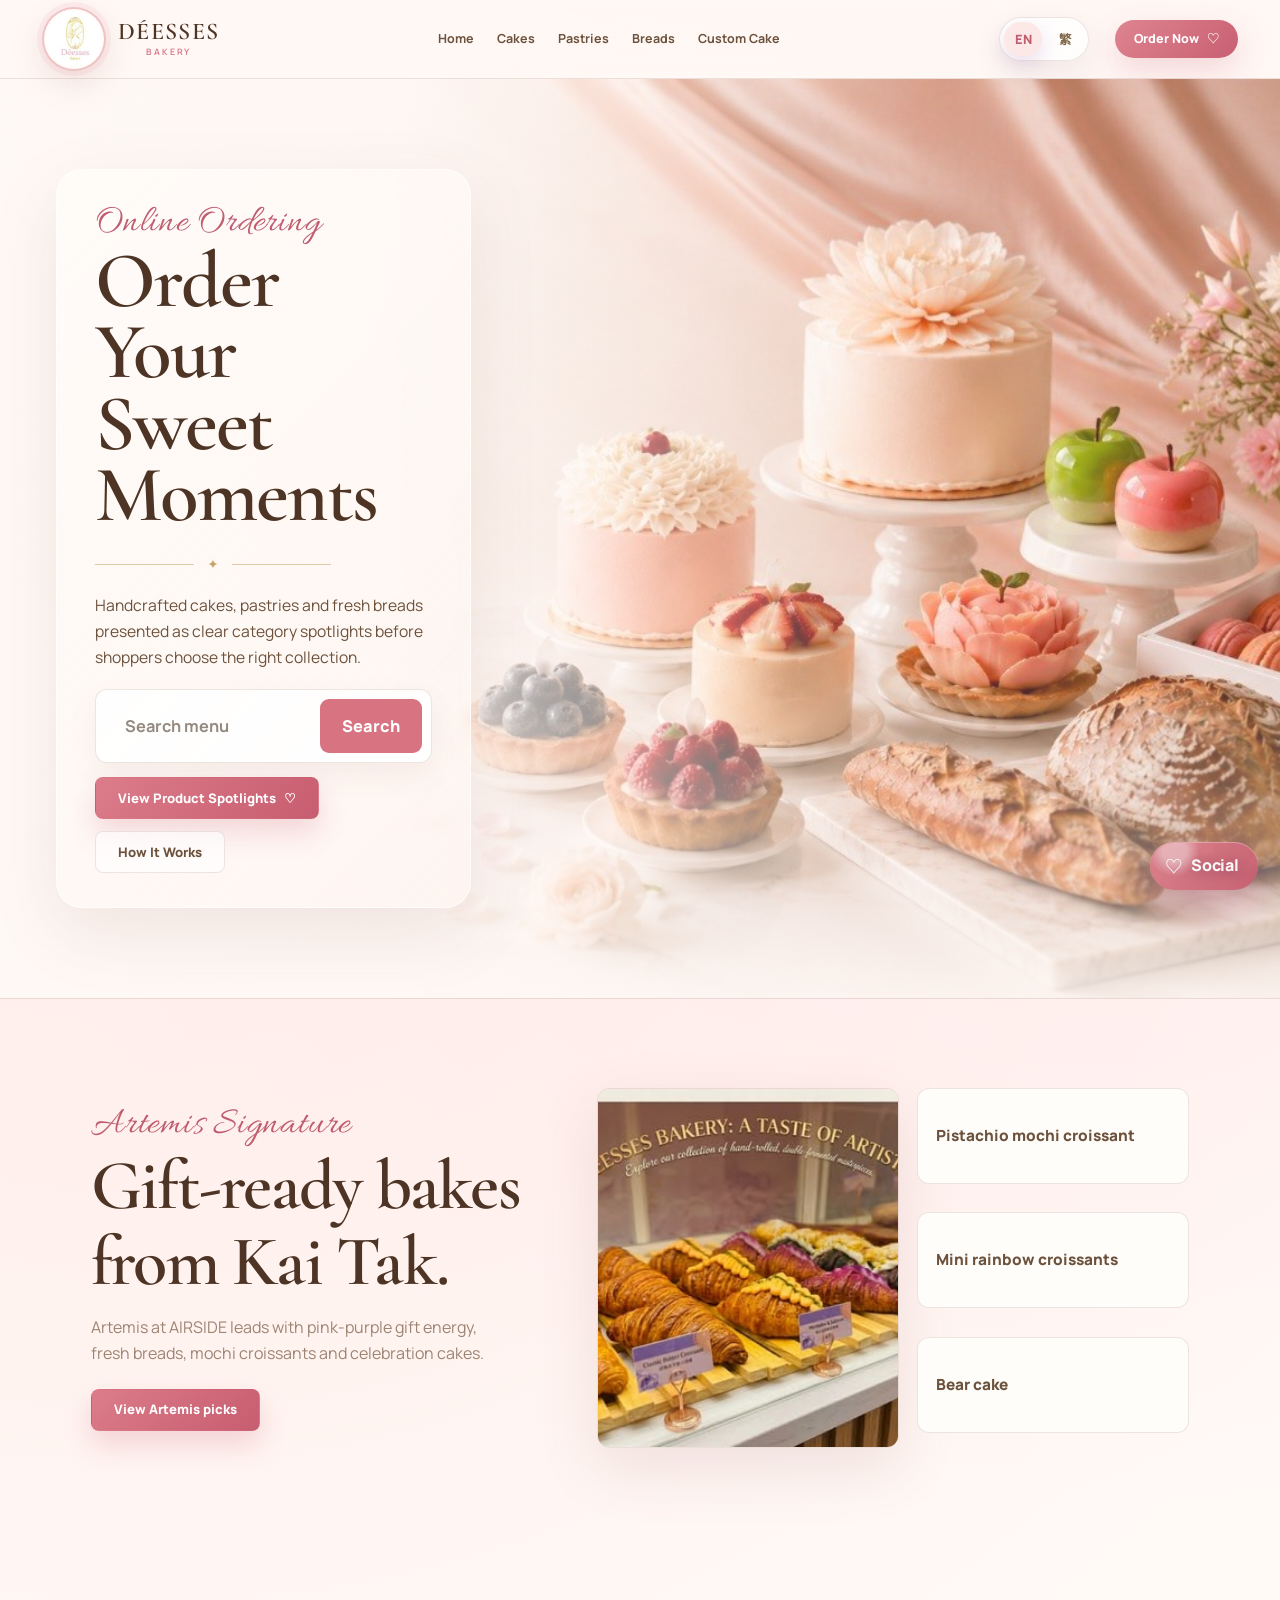
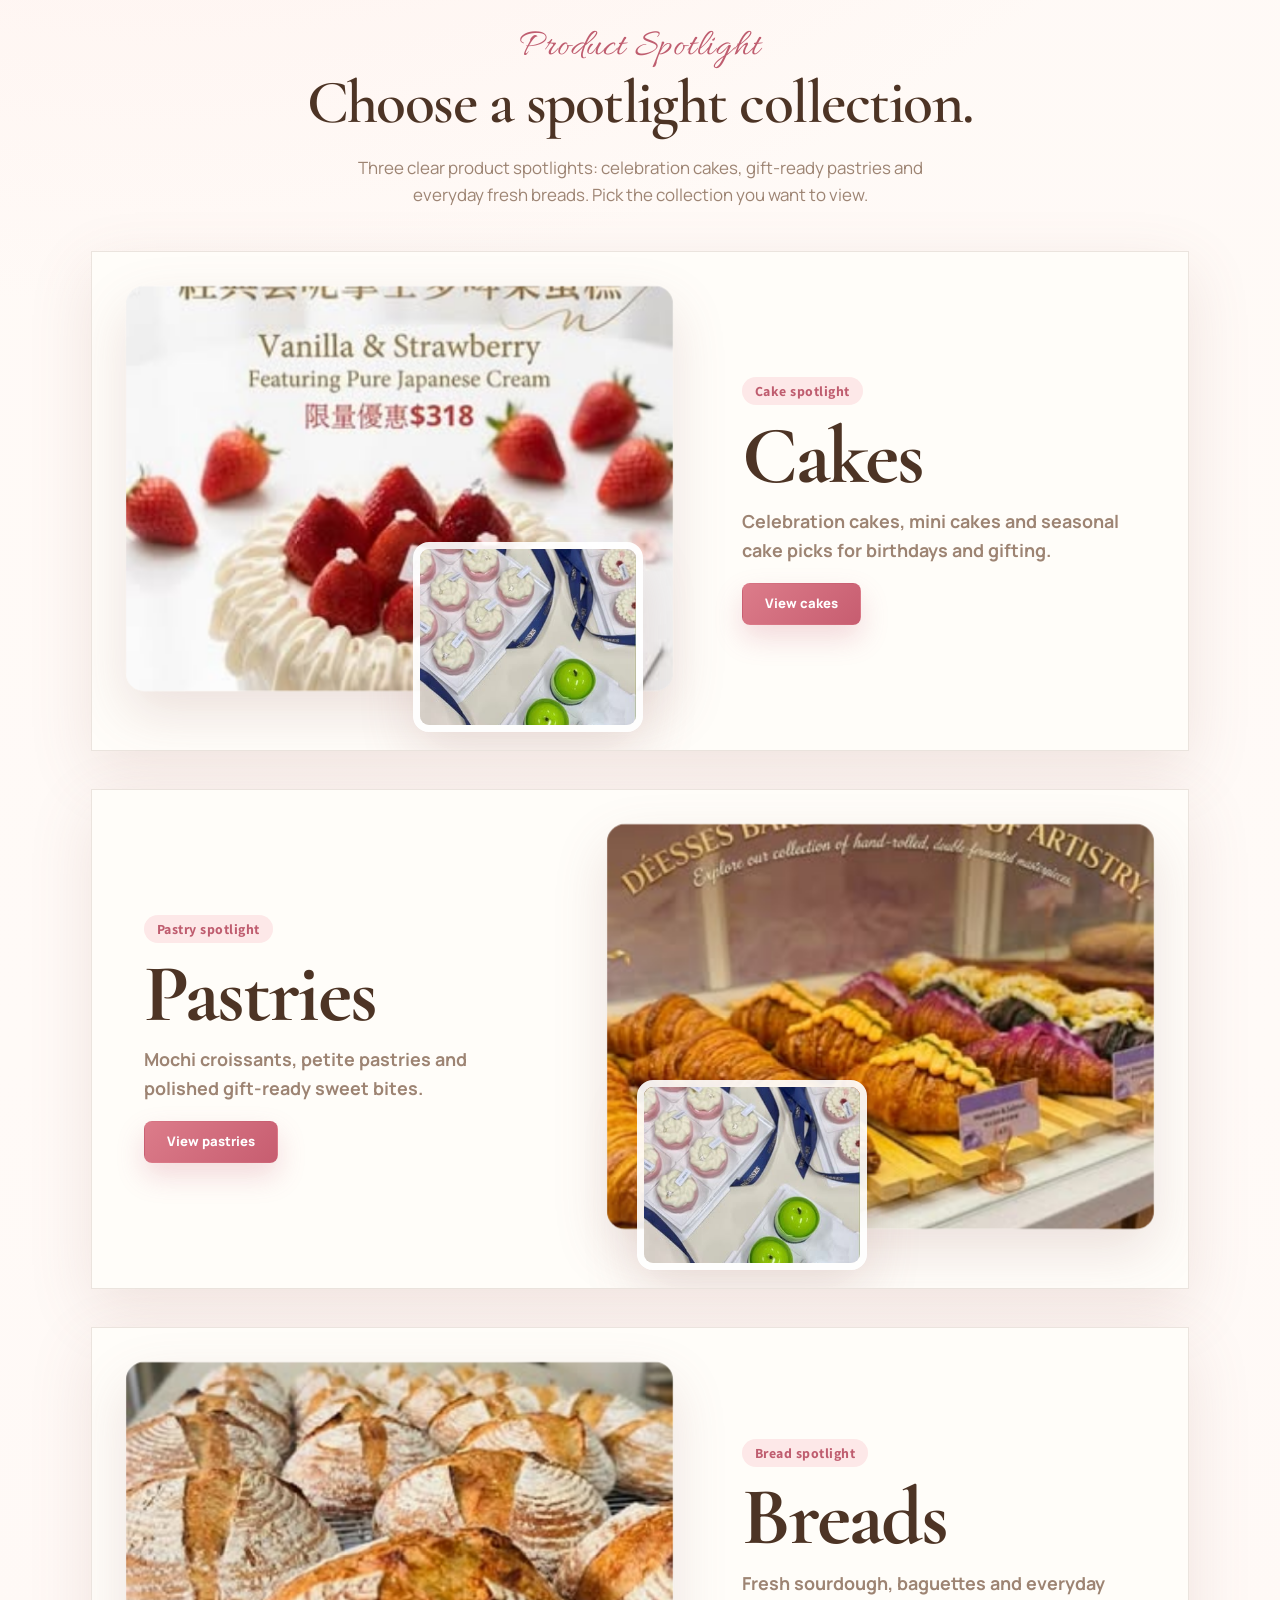
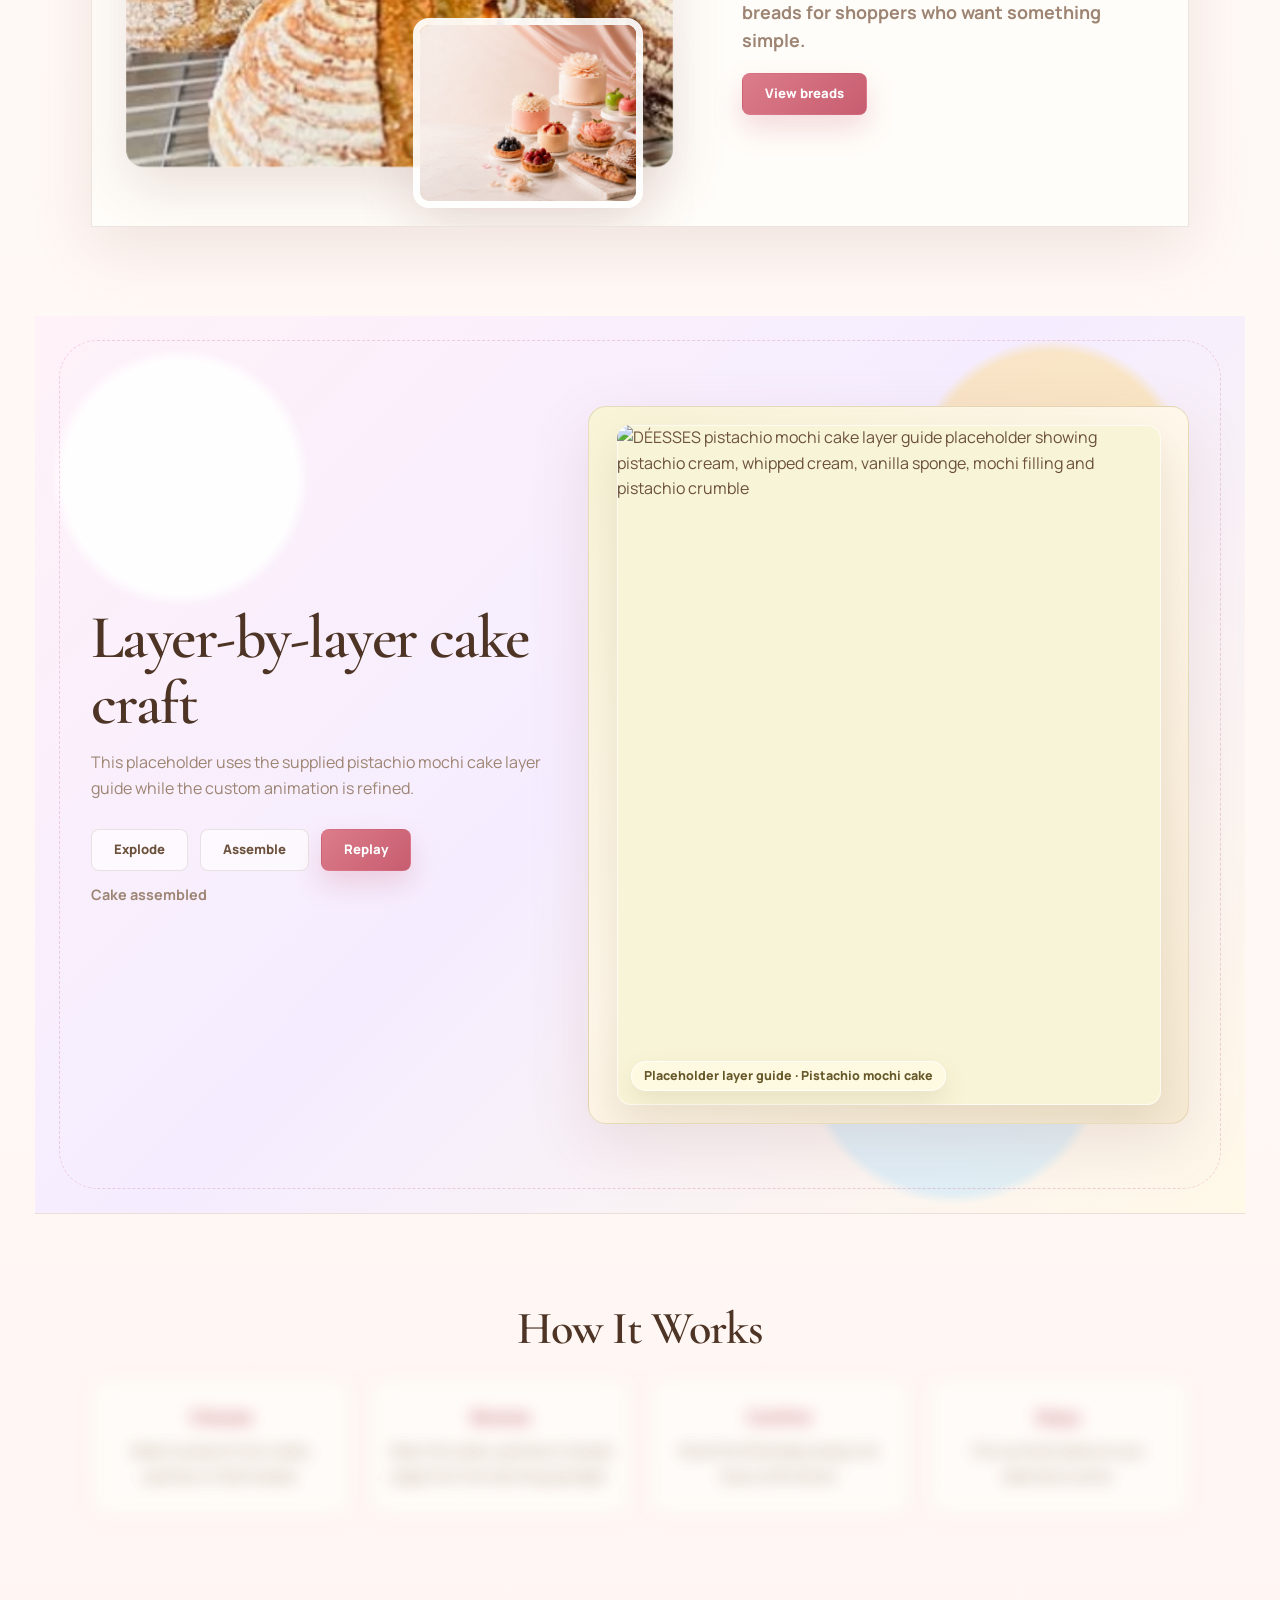
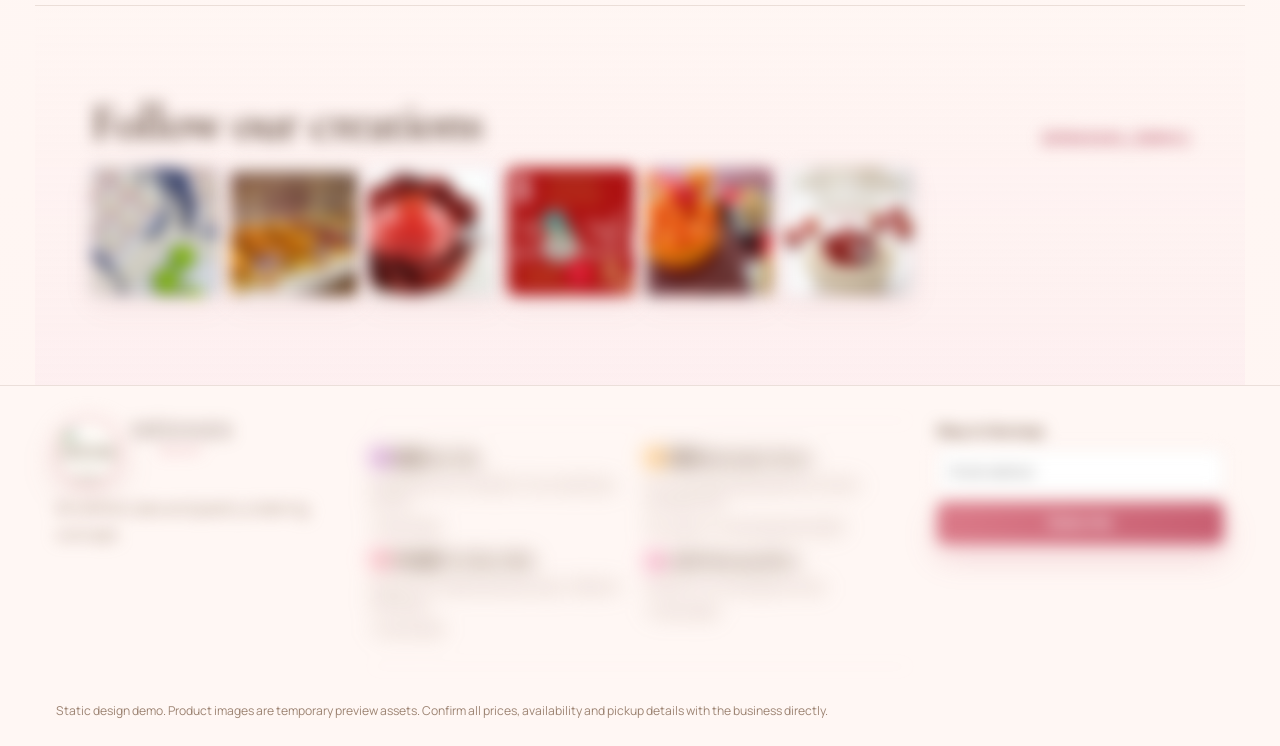
==== index.html @ 6c3a6b91 "feat: split custom cake into dedicated page" ====
<!DOCTYPE html>
<html lang="en">
<head>
  <meta charset="UTF-8" />
  <meta name="viewport" content="width=device-width, initial-scale=1.0" />
  <title>DÉESSES Bakery — Online Ordering</title>
  <meta name="description" content="DÉESSES Bakery showcase concept with cakes, pastries, bakery breads, product highlights and WhatsApp pre-order flow." />
  <meta name="theme-color" content="#fff7f2" />
  <link rel="canonical" href="https://sloppy0726.github.io/deesses-bakery-demo/" />
  <meta property="og:type" content="website" />
  <meta property="og:title" content="DÉESSES Bakery — Online Ordering" />
  <meta property="og:description" content="Browse DÉESSES cakes, pastries and bread highlights, then pre-order by WhatsApp." />
  <meta property="og:image" content="https://sloppy0726.github.io/deesses-bakery-demo/assets/front-page-bakery-scene.jpg" />
  <meta property="og:url" content="https://sloppy0726.github.io/deesses-bakery-demo/" />
  <meta name="twitter:card" content="summary_large_image" />
  <meta name="twitter:title" content="DÉESSES Bakery — Online Ordering" />
  <meta name="twitter:description" content="Browse DÉESSES cakes, pastries and bread highlights, then pre-order by WhatsApp." />
  <meta name="twitter:image" content="https://sloppy0726.github.io/deesses-bakery-demo/assets/front-page-bakery-scene.jpg" />
  <link rel="icon" href="data:image/svg+xml,%3Csvg xmlns='http://www.w3.org/2000/svg' viewBox='0 0 64 64'%3E%3Crect width='64' height='64' rx='18' fill='%23fff7f2'/%3E%3Ctext x='50%25' y='56%25' dominant-baseline='middle' text-anchor='middle' font-size='34'%3E%E2%99%A1%3C/text%3E%3C/svg%3E" />
  <link rel="apple-touch-icon" href="assets/deesses-instagram-logo.jpg" />
  <link rel="preload" as="image" href="assets/front-page-bakery-scene.jpg" />
  <link rel="preload" as="image" href="assets/deconstructed-cake-placeholder.jpg" />
  <link rel="preload" as="image" href="assets/mini.jpg" />
  <link rel="preload" as="image" href="assets/strawberry.jpg" />
  <link rel="preconnect" href="https://fonts.googleapis.com" />
  <link rel="preconnect" href="https://fonts.gstatic.com" crossorigin />
  <link href="https://fonts.googleapis.com/css2?family=Allura&family=Cormorant+Garamond:ital,wght@0,500;0,600;0,700;1,500&family=Manrope:wght@400;500;600;700;800&family=Noto+Sans+TC:wght@400;500;700;900&family=Noto+Serif+TC:wght@500;700;900&display=swap" rel="stylesheet" />
  <link rel="stylesheet" href="styles.css?v=brand-logo-1" />
  <link rel="stylesheet" href="site.css?v=concept-16" />
  <script type="application/ld+json">
  {
    "@context": "https://schema.org",
    "@type": "Bakery",
    "name": "DÉESSES Bakery",
    "url": "https://sloppy0726.github.io/deesses-bakery-demo/",
    "image": "https://sloppy0726.github.io/deesses-bakery-demo/assets/front-page-bakery-scene.jpg",
    "telephone": "+85268128098",
    "sameAs": ["https://www.instagram.com/deesses_bakery/"],
    "servesCuisine": ["French pastry", "Bakery", "Cake"],
    "department": [
      {"@type":"Bakery","name":"Artemis by Deesses Bakery — Kai Tak","telephone":"+85268128981","address":{"@type":"PostalAddress","streetAddress":"Shop B132C, B1/F, AIRSIDE, 2 Concorde Road","addressLocality":"Kai Tak","addressRegion":"Hong Kong","addressCountry":"HK"}},
      {"@type":"Bakery","name":"DÉESSES Bakery — Kennedy Town","address":{"@type":"PostalAddress","streetAddress":"G/F, Luen Wai Building, Belcher's Street","addressLocality":"Kennedy Town","addressRegion":"Hong Kong","addressCountry":"HK"}},
      {"@type":"Bakery","name":"DÉESSES Bakery — Tin Shui Wai","telephone":"+85268128908","address":{"@type":"PostalAddress","streetAddress":"Shop 10, G/F, Wetland Seasons Bay, 1 Wetland Park Road","addressLocality":"Tin Shui Wai","addressRegion":"Hong Kong","addressCountry":"HK"}},
      {"@type":"Bakery","name":"DÉESSES Bakery — Sheung Shui","telephone":"+85268128980","address":{"@type":"PostalAddress","streetAddress":"Shop 512, 5/F, Sheung Shui Plaza","addressLocality":"Sheung Shui","addressRegion":"Hong Kong","addressCountry":"HK"}}
    ]
  }
  </script>
</head>
<body class="site">
  <header class="nav site-nav" id="nav">
    <nav class="nav__inner site-nav__inner" aria-label="Primary">
      <a href="#top" class="nav__brand site-brand">
        <img class="nav__mark nav__logo site-brand__logo" src="assets/deesses-instagram-logo-safe.jpg" alt="DÉESSES Bakery logo" width="68" height="68" />
        <span class="nav__name site-brand__name">DÉESSES<small>Bakery</small></span>
      </a>
      <button class="nav__toggle site-nav__toggle" type="button" aria-expanded="false" aria-controls="primaryNavLinks" data-nav-toggle>
        <span class="sr-only">Open navigation</span>
        <span aria-hidden="true"></span>
      </button>
      <ul class="nav__links site-nav__links" id="primaryNavLinks">
        <li><a href="#top">Home</a></li>
        <li><a href="cakes.html" data-hero-filter="cake">Cakes</a></li>
        <li><a href="pastries.html" data-hero-filter="pastry">Pastries</a></li>
        <li><a href="breads.html" data-hero-filter="bakery">Breads</a></li>
        <li><a href="custom-cake.html" data-i18n="order">Order</a></li>
      </ul>
      <div class="language-switch site-language" aria-label="Language" data-i18n-aria="languageLabel">
        <button type="button" data-language="en" aria-pressed="false"><span>EN</span></button>
        <button type="button" data-language="zh" aria-pressed="false"><span>繁</span></button>
      </div>
      <a href="custom-cake.html" class="nav__cta site-order-pill">Order Now <span aria-hidden="true">♡</span></a>
    </nav>
  </header>

  <aside class="social-float site-social-float" aria-label="Quick social links" data-i18n-aria="quickSocialLinks">
    <button class="social-trigger site-social-trigger" type="button" aria-haspopup="true" aria-expanded="false" data-social-trigger>
      <span class="site-social-trigger__icon" aria-hidden="true">♡</span>
      <span class="social-trigger__label" data-i18n="socialLabel">Social</span>
    </button>
    <div class="social-menu" role="menu">
      <a role="menuitem" href="https://www.instagram.com/deesses_bakery/" target="_blank" rel="noopener">
        <span class="social-icon" aria-hidden="true">◎</span>
        <span><strong>Instagram</strong><small data-i18n="socialInstagramHint">Latest cakes / DM pre-order</small></span>
      </a>
      <a role="menuitem" href="https://wa.me/85268128098" target="_blank" rel="noopener">
        <span class="social-icon" aria-hidden="true">✆</span>
        <span><strong>WhatsApp</strong><small data-i18n="socialWhatsappHint">Message to pre-order</small></span>
      </a>
      <a role="menuitem" href="#social">
        <span class="social-icon" aria-hidden="true">✧</span>
        <span><strong data-i18n="socialGalleryTitle">Social gallery</strong><small data-i18n="socialGalleryHint">Preview posts and updates</small></span>
      </a>
    </div>
  </aside>

  <main id="top">
    <section class="hero site-hero" id="hero">
      <div class="site-hero__content hero-center">
        <p class="site-script">Online Ordering</p>
        <h1 class="site-hero__title">Order Your<br />Sweet Moments</h1>
        <div class="site-flourish" aria-hidden="true"><span></span><strong>✦</strong><span></span></div>
        <p class="site-hero__copy">Handcrafted cakes, pastries and fresh breads presented as clear category spotlights before shoppers choose the right collection.</p>
        <form class="hero-search site-search" role="search" aria-label="Search DÉESSES menu" data-i18n-aria="searchMenu" data-hero-search>
          <label class="sr-only" for="heroSearchInput" data-i18n="searchMenu">Search menu</label>
          <input id="heroSearchInput" type="search" placeholder="Search menu" data-i18n-placeholder="searchMenu" autocomplete="off" />
          <button type="submit" data-i18n="searchButton">Search</button>
        </form>
        <div class="site-hero__actions">
          <a class="btn btn--primary site-button site-button--primary" href="#product-spotlight">View Product Spotlights <span aria-hidden="true">♡</span></a>
          <a class="btn btn--ghost site-button site-button--ghost" href="#how-it-works">How It Works</a>
        </div>
      </div>
      <div class="hero-gallery site-hero__visual" aria-hidden="true">
        <figure class="site-hero-photo site-hero-photo--cake hero-gallery__tile"><img src="assets/strawberry.jpg" alt="" width="520" height="520" fetchpriority="high" /></figure>
        <figure class="site-hero-photo site-hero-photo--berry hero-gallery__tile"><img src="assets/mini.jpg" alt="" width="440" height="440" /></figure>
        <figure class="site-hero-photo site-hero-photo--gift hero-gallery__tile"><img src="assets/orange.jpg" alt="" width="360" height="360" /></figure>
        <figure class="site-hero-photo site-hero-photo--tart hero-gallery__tile"><img src="assets/croissant.jpg" alt="" width="260" height="260" /></figure>
      </div>
    </section>

    <section class="signature site-signature" id="signature">
      <div class="signature__copy site-signature__copy">
        <p class="site-script">Artemis Signature</p>
        <h2>Gift-ready bakes from Kai Tak.</h2>
        <p>Artemis at AIRSIDE leads with pink-purple gift energy, fresh breads, mochi croissants and celebration cakes.</p>
        <a class="btn btn--primary site-button site-button--primary" href="pastries.html?branch=kaitak#menu" data-hero-filter="pastry">View Artemis picks</a>
      </div>
      <div class="signature__visual site-signature__visual">
        <img src="assets/croissant.jpg" alt="Croissants from DÉESSES Bakery" width="520" height="420" loading="lazy" />
        <ul class="signature-list site-signature-list">
          <li><button type="button" data-signature-product="pistachio-mochi-croissant">Pistachio mochi croissant</button></li>
          <li><button type="button" data-signature-product="rainbow-croissants">Mini rainbow croissants</button></li>
          <li><button type="button" data-signature-product="bear-cake">Bear cake</button></li>
        </ul>
      </div>
    </section>

    <section class="site-product-spotlight" id="product-spotlight" aria-labelledby="productSpotlightTitle">
      <div class="site-section-head site-product-spotlight__head">
        <p class="site-script">Product Spotlight</p>
        <h2 id="productSpotlightTitle">Choose a spotlight collection.</h2>
        <p class="section__sub">Three clear product spotlights: celebration cakes, gift-ready pastries and everyday fresh breads. Pick the collection you want to view.</p>
      </div>
      <div class="site-product-spotlight__stack" aria-label="Product spotlight categories">
        <article class="site-product-spotlight__section site-product-spotlight__section--cake">
          <div class="site-product-spotlight__photos" aria-label="Cake spotlight photos">
            <img class="site-product-spotlight__photo site-product-spotlight__photo--main" src="assets/strawberry.jpg" alt="Strawberry celebration cake with cream and fruit" width="720" height="620" loading="lazy" />
            <img class="site-product-spotlight__photo site-product-spotlight__photo--accent" src="assets/mini.jpg" alt="Mini cakes and petite cake selection" width="420" height="360" loading="lazy" />
          </div>
          <div class="site-product-spotlight__copy">
            <span class="site-product-spotlight__tag">Cake spotlight</span>
            <h3>Cakes</h3>
            <p>Celebration cakes, mini cakes and seasonal cake picks for birthdays and gifting.</p>
            <a class="site-button site-button--primary" href="cakes.html">View cakes</a>
          </div>
        </article>
        <article class="site-product-spotlight__section site-product-spotlight__section--pastry site-product-spotlight__section--reverse">
          <div class="site-product-spotlight__copy">
            <span class="site-product-spotlight__tag">Pastry spotlight</span>
            <h3>Pastries</h3>
            <p>Mochi croissants, petite pastries and polished gift-ready sweet bites.</p>
            <a class="site-button site-button--primary" href="pastries.html">View pastries</a>
          </div>
          <div class="site-product-spotlight__photos" aria-label="Pastry spotlight photos">
            <img class="site-product-spotlight__photo site-product-spotlight__photo--main" src="assets/croissant.jpg" alt="Mochi croissants from DÉESSES Bakery" width="720" height="620" loading="lazy" />
            <img class="site-product-spotlight__photo site-product-spotlight__photo--accent" src="assets/mini.jpg" alt="Mini rainbow croissants and petite pastries" width="420" height="360" loading="lazy" />
          </div>
        </article>
        <article class="site-product-spotlight__section site-product-spotlight__section--breads">
          <div class="site-product-spotlight__photos" aria-label="Bread spotlight photos">
            <img class="site-product-spotlight__photo site-product-spotlight__photo--main" src="assets/sourdough.jpg" alt="Fresh sourdough and daily breads" width="720" height="620" loading="lazy" />
            <img class="site-product-spotlight__photo site-product-spotlight__photo--accent" src="assets/front-page-bakery-scene.jpg" alt="DÉESSES counter with fresh breads and bakes" width="420" height="360" loading="lazy" />
          </div>
          <div class="site-product-spotlight__copy">
            <span class="site-product-spotlight__tag">Bread spotlight</span>
            <h3>Breads</h3>
            <p>Fresh sourdough, baguettes and everyday breads for shoppers who want something simple.</p>
            <a class="site-button site-button--primary" href="breads.html">View breads</a>
          </div>
        </article>
      </div>
    </section>

    <section class="craft site-craft" id="craft" data-cake-mode="assembled">
      <div class="craft__copy site-craft__copy">
        <h2>Layer-by-layer cake craft</h2>
        <p>This placeholder uses the supplied pistachio mochi cake layer guide while the custom animation is refined.</p>
        <div class="craft__controls" aria-label="Cake assembly controls">
          <button class="site-button site-button--ghost" type="button" data-cake-action="explode">Explode</button>
          <button class="site-button site-button--ghost" type="button" data-cake-action="assemble">Assemble</button>
          <button class="site-button site-button--primary" type="button" data-cake-action="replay">Replay</button>
        </div>
        <p class="craft__status" id="cakeStatus" aria-live="polite">Cake assembled</p>
      </div>
      <div class="craft__panel site-cake-panel">
        <figure class="site-cake-placeholder">
          <img src="assets/deconstructed-cake-placeholder.jpg" alt="DÉESSES pistachio mochi cake layer guide placeholder showing pistachio cream, whipped cream, vanilla sponge, mochi filling and pistachio crumble" width="1024" height="1280" loading="lazy" />
          <figcaption>Placeholder layer guide · Pistachio mochi cake</figcaption>
        </figure>
        <div class="cake-stage site-cake-stage--legacy" aria-hidden="true" aria-label="Animated exploded-view celebration cake">
          <div class="cake-piece cake-piece--candle">✦</div>
          <div class="cake-piece cake-piece--berries"></div>
          <div class="cake-piece cake-piece--cream"></div>
          <div class="cake-piece cake-piece--sponge"></div>
          <div class="cake-piece cake-piece--plate"></div>
        </div>
      </div>
    </section>

    <section class="site-how" id="how-it-works">
      <h2>How ordering works</h2>
      <ol>
        <li><strong>Choose</strong><span>Select products from cakes, pastries or fresh breads.</span></li>
        <li><strong>Browse</strong><span>Open the cakes, pastries or breads page from the matching spotlight.</span></li>
        <li><strong>Confirm</strong><span>Send the WhatsApp enquiry from the menu page for shop confirmation.</span></li>
        <li><strong>Enjoy</strong><span>Pick up fresh bakes at your selected counter.</span></li>
      </ol>
    </section>

    <section class="social site-social" id="social">
      <div class="social__text site-social__head">
        <h2>Follow our creations</h2>
        <p><a href="https://www.instagram.com/deesses_bakery/" target="_blank" rel="noopener">@deesses_bakery</a></p>
      </div>
      <div class="social__grid site-social-grid" id="socialGrid"></div>
    </section>
  </main>

  <footer class="footer site-footer" id="contact">
    <div class="footer__inner site-footer__inner">
      <div>
        <a href="#top" class="site-brand site-footer-brand">
          <img class="site-brand__logo" src="assets/deesses-instagram-logo.jpg" alt="DÉESSES Bakery logo" width="48" height="48" />
          <span class="site-brand__name">DÉESSES<small>Bakery</small></span>
        </a>
        <p>An online cake and pastry ordering concept.</p>
      </div>
      <div class="footer__branches site-footer-branches" id="footerBranches"></div>
      <form class="site-subscribe" action="https://wa.me/85268128098" target="_blank">
        <label>Stay in the loop<input type="email" placeholder="Email address" /></label>
        <button class="site-button site-button--primary" type="submit">Subscribe</button>
      </form>
    </div>
    <p class="site-footer-note">Static design demo. Product images are temporary preview assets. Confirm all prices, availability and pickup details with the business directly.</p>
  </footer>

  <script src="script.js?v=custom-page-1"></script>
</body>
</html>
---- styles.css ----
/* =========================================================
   DÉESSES Bakery — multi-branch static demo
   Warm golden bakery base + pink/purple "goddess" gift accent
   Scroll-driven warm theme via [data-theme] on <body>
   ========================================================= */

:root {
  /* Warm bakery palette */
  --crust:   #7a4a21;
  --amber:   #c8821f;
  --honey:   #e7a93c;
  --butter:  #f4d58a;
  --cream:   #fbf3e4;
  --linen:   #fdf8ef;
  --espresso:#3a2614;

  /* Goddess gift accent (pink / purple) */
  --rose:    #c93278;
  --plum:    #8a4f9e;
  --blush:   #f6d6e6;
  --lilac:   #efe2f6;

  /* Brand channels */
  --whatsapp:#25d366;

  /* Theme tokens (default / "dawn") */
  --bg:      var(--linen);
  --surface: #ffffff;
  --text:    var(--espresso);
  --muted:   #836b4d;
  --accent:  var(--amber);
  --accent-2:var(--rose);
  --hairline: rgba(58, 38, 20, 0.10);
  --glass:   rgba(253, 248, 239, 0.72);

  --radius:  20px;
  --radius-sm: 14px;
  --maxw: 1160px;
  --ease: cubic-bezier(0.22, 1, 0.36, 1);
}

/* ---- Scroll themes ---- */
body[data-theme="dawn"]   { --bg: var(--linen); --surface: #fff; --text: var(--espresso); --muted: #836b4d; --accent: var(--amber); --glass: rgba(253,248,239,0.72); --hairline: rgba(58,38,20,0.10); }
body[data-theme="midday"] { --bg: var(--cream); --surface: #fffaf0; --text: var(--espresso); --muted: #8a6f4d; --accent: var(--amber); --glass: rgba(251,243,228,0.72); --hairline: rgba(58,38,20,0.12); }
body[data-theme="golden"] { --bg: #f9ecdc; --surface: #fff5e6; --text: #4a2f15; --muted: #8a6336; --accent: var(--crust); --glass: rgba(249,236,220,0.74); --hairline: rgba(74,47,21,0.14); }
body[data-theme="dusk"]   { --bg: #2a1a0e; --surface: #36230f; --text: #f6e4c2; --muted: #cba36a; --accent: var(--honey); --glass: rgba(42,26,14,0.66); --hairline: rgba(246,228,194,0.14); }

/* ---- Reset / base ---- */
*, *::before, *::after { box-sizing: border-box; }
html { scroll-behavior: smooth; }
body {
  margin: 0;
  font-family: "Inter", "Noto Sans TC", system-ui, -apple-system, "Segoe UI", sans-serif;
  color: var(--text);
  background: var(--bg);
  line-height: 1.6;
  -webkit-font-smoothing: antialiased;
  transition: background 0.8s var(--ease), color 0.8s var(--ease);
}
::selection { background: rgba(201, 50, 120, 0.18); color: var(--espresso); }
body.modal-open { overflow: hidden; }
h1, h2, h3 {
  font-family: "Fraunces", Georgia, serif;
  font-weight: 600;
  line-height: 1.08;
  letter-spacing: -0.01em;
  margin: 0;
}
p { margin: 0; }
a { color: inherit; text-decoration: none; }
img { max-width: 100%; display: block; }
section { padding: clamp(64px, 11vw, 132px) clamp(20px, 6vw, 64px); }

/* ---- Instagram glyph ---- */
.ig-mark {
  display: inline-block;
  width: 18px; height: 18px;
  border-radius: 6px;
  border: 2px solid currentColor;
  position: relative;
  flex: none;
}
.ig-mark::before {
  content: ""; position: absolute;
  inset: 3px; border-radius: 50%;
  border: 2px solid currentColor;
}
.ig-mark::after {
  content: ""; position: absolute;
  top: 2.5px; right: 2.5px;
  width: 2.5px; height: 2.5px; border-radius: 50%;
  background: currentColor;
}
.ig-mark--lg { width: 30px; height: 30px; border-radius: 9px; }
.ig-mark--lg::after { width: 3.5px; height: 3.5px; top: 4px; right: 4px; }

/* ---- Shared bits ---- */
.eyebrow {
  font-size: 0.78rem;
  letter-spacing: 0.16em;
  text-transform: uppercase;
  font-weight: 600;
  color: var(--accent-2);
  margin-bottom: 14px;
}
.eyebrow--light { color: var(--blush); }

.section__head { max-width: 760px; margin: 0 auto clamp(34px, 5vw, 64px); text-align: center; }
.section__head h2 { font-size: clamp(2rem, 5vw, 3.4rem); }
.section__sub { margin: 18px auto 0; color: var(--muted); font-size: 1.06rem; max-width: 62ch; }
.section__sub strong, .section__sub em { color: var(--text); }
.reveal-on-scroll {
  opacity: 0;
  transform: translateY(34px) scale(0.985);
  filter: blur(8px);
  transition:
    opacity 0.85s ease var(--reveal-delay, 0ms),
    transform 0.85s cubic-bezier(0.2, 0.8, 0.2, 1) var(--reveal-delay, 0ms),
    filter 0.85s ease var(--reveal-delay, 0ms);
  will-change: opacity, transform, filter;
}
.reveal-on-scroll.is-visible { opacity: 1; transform: translateY(0) scale(1); filter: blur(0); }
.product.reveal-on-scroll,
.branch-card.reveal-on-scroll,
.social-tile.reveal-on-scroll,
.footer-branch.reveal-on-scroll { transform: translateY(42px) scale(0.96); }
.product.reveal-on-scroll.is-visible,
.branch-card.reveal-on-scroll.is-visible,
.social-tile.reveal-on-scroll.is-visible,
.footer-branch.reveal-on-scroll.is-visible { transform: translateY(0) scale(1); }
.product.reveal-on-scroll.is-visible:hover,
.branch-card.reveal-on-scroll.is-visible:hover { transform: translateY(-6px) scale(1); }
.social-tile.reveal-on-scroll.is-visible:hover { transform: translateY(-4px) scale(1); }

.btn {
  display: inline-flex; align-items: center; justify-content: center;
  gap: 9px; padding: 14px 26px; border-radius: 999px;
  font-weight: 600; font-size: 0.98rem; border: none; cursor: pointer;
  font-family: inherit;
  transition: transform 0.3s var(--ease), box-shadow 0.3s var(--ease), background 0.3s var(--ease);
}
.btn:hover { transform: translateY(-2px); }
.btn--primary {
  background: linear-gradient(120deg, var(--rose), var(--plum));
  color: #fff;
  box-shadow: 0 14px 32px -14px var(--plum);
}
.btn--ghost { border: 1px solid var(--hairline); color: var(--text); background: transparent; }
.btn--ghost:hover { border-color: var(--accent-2); }
.skip-link {
  position: fixed; left: 16px; top: 12px; z-index: 2000; transform: translateY(-160%);
  padding: 10px 16px; border-radius: 999px; background: var(--espresso); color: #fff; font-weight: 800;
  box-shadow: 0 16px 32px -18px rgba(0,0,0,0.55); transition: transform 0.2s var(--ease);
}
.skip-link:focus { transform: translateY(0); }
.btn--lg { padding: 16px 32px; font-size: 1.02rem; }

.note {
  text-align: center; margin: 40px auto 0; max-width: 780px;
  font-size: 0.84rem; color: var(--muted); font-style: italic;
}

/* ---- Navigation ---- */
.nav {
  position: sticky; top: 0; z-index: 100;
  padding: 14px clamp(16px, 5vw, 48px);
  transition: padding 0.4s var(--ease), background 0.6s var(--ease), box-shadow 0.4s var(--ease);
}
.nav--scrolled {
  background: var(--glass);
  -webkit-backdrop-filter: saturate(180%) blur(18px);
  backdrop-filter: saturate(180%) blur(18px);
  box-shadow: 0 1px 0 var(--hairline);
}
.nav__inner { max-width: var(--maxw); margin: 0 auto; display: flex; align-items: center; gap: 24px; }
.nav__brand { display: flex; align-items: center; gap: 12px; font-family: "Fraunces", serif; font-weight: 600; font-size: 1.18rem; letter-spacing: 0.04em; }
.nav__name small { display: block; font-size: 0.62rem; letter-spacing: 0.32em; color: var(--muted); font-family: "Inter", sans-serif; font-weight: 600; }
.nav__mark { color: var(--accent-2); font-size: 1.25rem; }
.nav__logo {
  width: 48px; height: 48px; border-radius: 50%; object-fit: cover; display: block; flex: none;
  padding: 3px;
  background: linear-gradient(#fffaf4, #fffaf4) padding-box, linear-gradient(135deg, var(--rose), var(--plum), var(--honey)) border-box;
  border: 2px solid transparent;
  box-shadow: 0 12px 30px -13px rgba(138, 79, 158, 0.95), 0 0 0 5px rgba(246, 214, 230, 0.34);
}
.nav__links { display: flex; gap: 26px; list-style: none; margin: 0 auto 0 18px; padding: 0; font-size: 0.92rem; font-weight: 500; }
.nav__links a { color: var(--muted); transition: color 0.25s var(--ease); }
.nav__links a:hover { color: var(--accent-2); }
.social-float { position: fixed; right: clamp(10px, 2vw, 22px); bottom: max(10px, env(safe-area-inset-bottom)); z-index: 95; }
.social-trigger {
  border: 0; cursor: pointer; min-width: 104px; height: 48px; padding: 0 18px 0 14px; display: inline-flex; align-items: center; justify-content: center; gap: 8px;
  position: relative; overflow: hidden; isolation: isolate; border-radius: 999px; color: #fff;
  background: linear-gradient(135deg, #5b2a86 0%, #c13584 38%, #e1306c 68%, #f77737 100%);
  box-shadow: 0 16px 38px rgba(193,53,132,0.24), inset 0 1px 0 rgba(255,255,255,0.32);
  font: inherit; font-weight: 850; letter-spacing: -0.01em; opacity: 0.94;
  transition: transform 0.18s var(--ease), box-shadow 0.18s var(--ease), opacity 0.18s var(--ease);
}
.social-trigger::before {
  content: ""; position: absolute; inset: 1px; z-index: -1; border-radius: inherit;
  background: radial-gradient(circle at 22% 18%, rgba(255,255,255,0.42) 0 13%, transparent 28%);
}
.social-trigger__ig {
  width: 21px; height: 21px; flex: none; display: block; color: currentColor;
  filter: drop-shadow(0 1px 8px rgba(63, 18, 65, 0.22));
}
.social-trigger__ig rect, .social-trigger__ig circle,
.social-menu__ig svg rect, .social-menu__ig svg circle {
  fill: none; stroke: currentColor; stroke-width: 1.9; stroke-linecap: round; stroke-linejoin: round;
}
.social-trigger__ig .social-trigger__ig-dot, .social-menu__ig svg circle:last-child { fill: currentColor; stroke: none; }
.social-trigger__label { position: relative; text-shadow: 0 1px 12px rgba(62,22,58,0.26); }
.social-menu {
  position: absolute; right: 0; bottom: calc(100% + 10px); width: min(314px, calc(100vw - 32px)); padding: 10px;
  border-radius: 26px; background: rgba(255,250,244,0.92); border: 1px solid rgba(138,79,158,0.15);
  box-shadow: 0 26px 80px rgba(83,49,75,0.22); -webkit-backdrop-filter: blur(18px); backdrop-filter: blur(18px);
  opacity: 0; transform: translateY(12px) scale(0.96); pointer-events: none; transform-origin: bottom right;
  transition: opacity 0.22s var(--ease), transform 0.22s var(--ease);
}
.social-float:hover .social-menu, .social-float:focus-within .social-menu, .social-float.social-float--open .social-menu { opacity: 1; transform: translateY(0) scale(1); pointer-events: auto; }
.social-float:hover .social-trigger, .social-float:focus-within .social-trigger, .social-float.social-float--open .social-trigger { transform: translateY(-1px); box-shadow: 0 20px 52px rgba(138,79,158,0.32); }
.social-menu a { display: grid; grid-template-columns: 38px 1fr; gap: 10px; align-items: center; padding: 10px; border-radius: 18px; color: var(--text); }
.social-menu a:hover, .social-menu a:focus { background: rgba(246,214,230,0.24); outline: none; }
.social-menu .ig-mark, .social-menu__ig, .social-icon {
  width: 38px; height: 38px; border-radius: 50%; display: grid; place-items: center; background: linear-gradient(135deg, var(--rose), var(--plum)); color: #fff;
  box-shadow: 0 10px 22px rgba(138,79,158,0.16);
}
.social-menu__ig { background: linear-gradient(135deg, #5b2a86, #c13584 42%, #f77737); }
.social-menu__ig svg { width: 19px; height: 19px; display: block; }
.social-menu span { display: grid; gap: 2px; }
.social-menu strong { font-size: 0.95rem; }
.social-menu small { color: var(--muted); font-weight: 700; line-height: 1.25; }
.language-switch {
  display: inline-flex; align-items: center; gap: 4px; padding: 4px; border: 1px solid var(--hairline);
  border-radius: 999px; background: rgba(255,255,255,0.68); box-shadow: 0 12px 30px rgba(83,49,75,0.08);
  -webkit-backdrop-filter: blur(12px); backdrop-filter: blur(12px); flex: none;
}
.language-switch button {
  border: 0; cursor: pointer; min-width: 38px; height: 34px; border-radius: 999px; color: var(--muted);
  background: transparent; font: inherit; font-size: 0.8rem; font-weight: 800; letter-spacing: -0.01em;
  transition: color 0.18s var(--ease), background 0.18s var(--ease), box-shadow 0.18s var(--ease);
}
.language-switch button:hover { color: var(--text); }
.language-switch button.active { color: #fff; background: linear-gradient(120deg, var(--rose), var(--plum)); box-shadow: 0 8px 20px rgba(138,79,158,0.18); }
.nav__cta {
  display: inline-flex; align-items: center; gap: 8px;
  padding: 10px 18px; border-radius: 999px;
  background: linear-gradient(120deg, var(--rose), var(--plum));
  color: #fff; font-weight: 600; font-size: 0.88rem;
  transition: transform 0.3s var(--ease);
}
.nav__cta:hover { transform: translateY(-2px); }
.nav__toggle {
  display: none; width: 44px; height: 44px; margin-left: auto; border: 1px solid var(--hairline); border-radius: 999px;
  background: var(--surface); color: var(--text); cursor: pointer; position: relative; flex: none;
}
.nav__toggle span[aria-hidden="true"], .nav__toggle span[aria-hidden="true"]::before, .nav__toggle span[aria-hidden="true"]::after {
  content: ""; position: absolute; left: 12px; right: 12px; height: 2px; border-radius: 2px; background: currentColor; transition: transform 0.2s var(--ease), opacity 0.2s var(--ease);
}
.nav__toggle span[aria-hidden="true"] { top: 21px; }
.nav__toggle span[aria-hidden="true"]::before { top: -7px; left: 0; right: 0; }
.nav__toggle span[aria-hidden="true"]::after { top: 7px; left: 0; right: 0; }
body[data-nav-open="true"] .nav__toggle span[aria-hidden="true"] { transform: rotate(45deg); }
body[data-nav-open="true"] .nav__toggle span[aria-hidden="true"]::before { transform: translateY(7px) rotate(90deg); }
body[data-nav-open="true"] .nav__toggle span[aria-hidden="true"]::after { opacity: 0; }

/* ---- Hero ---- */
.sr-only {
  position: absolute; width: 1px; height: 1px; padding: 0; margin: -1px;
  overflow: hidden; clip: rect(0, 0, 0, 0); white-space: nowrap; border: 0;
}
.hero {
  position: relative; min-height: calc(100vh - 72px); min-height: calc(100svh - 72px); display: grid; place-items: center;
  overflow: hidden; padding: clamp(72px, 12vh, 118px) clamp(18px, 5vw, 56px) clamp(52px, 9vh, 92px);
  background: linear-gradient(180deg, #fff6ee 0%, #fdebf4 48%, #fffaf4 100%);
}
.hero::after {
  content: ""; position: absolute; inset: auto -12% -22% -12%; height: 42%; z-index: 1;
  background: radial-gradient(closest-side at 50% 100%, rgba(255, 255, 255, 0.78), rgba(255, 214, 230, 0.2) 54%, transparent 74%);
  pointer-events: none;
}
.hero--gallery::before {
  content: ""; position: absolute; inset: 0; z-index: 1;
  background:
    radial-gradient(90% 80% at 50% 28%, rgba(255, 250, 244, 0.46), transparent 58%),
    linear-gradient(180deg, rgba(255, 246, 238, 0.08), rgba(83, 49, 75, 0.24));
  pointer-events: none;
}
.hero-gallery {
  position: absolute; inset: 0; display: grid;
  grid-template-columns: 1.04fr 0.9fr 1.12fr 0.9fr 1.04fr;
  gap: clamp(8px, 1.1vw, 16px); padding: clamp(12px, 2vw, 26px);
  transform: scale(1.02);
}
.hero-gallery__tile {
  position: relative; overflow: hidden; border-radius: clamp(22px, 3vw, 42px);
  min-height: 58vh; box-shadow: 0 34px 90px -54px rgba(67, 33, 58, 0.68);
  isolation: isolate;
}
.hero-gallery__tile--one, .hero-gallery__tile--five { transform: translateY(6vh); }
.hero-gallery__tile--two, .hero-gallery__tile--four { transform: translateY(-2vh); }
.hero-gallery__tile--three { transform: translateY(3vh); }
.hero-gallery__tile img { width: 100%; height: 100%; object-fit: cover; filter: saturate(1.08) contrast(0.98) brightness(1.18); }
.hero-gallery__tile::after {
  content: ""; position: absolute; inset: 0;
  background: linear-gradient(180deg, rgba(255,246,238,0.04), rgba(48,21,43,0.28));
  z-index: 1;
}
.hero-gallery__tile span {
  position: absolute; z-index: 2; left: 16px; right: 16px; bottom: 16px;
  color: #fff8ee; text-shadow: 0 2px 18px rgba(0,0,0,0.45);
}
.hero-gallery__tile strong { display: block; font-family: "Fraunces", Georgia, serif; font-size: clamp(1.02rem, 1.65vw, 1.46rem); line-height: 1.08; }
.hero-gallery__tile small { display: block; margin-top: 4px; font-size: 0.72rem; letter-spacing: 0.06em; opacity: 0.86; }
.hero-center {
  position: relative; z-index: 2; width: min(860px, 100%); text-align: center;
  padding: clamp(10px, 2.4vw, 22px);
}
.hero-center .eyebrow { margin-bottom: 12px; color: #6f2e61; font-size: clamp(0.78rem, 1vw, 0.95rem); font-weight: 800; text-shadow: 0 1px 0 rgba(255,250,244,0.88), 0 8px 26px rgba(255,250,244,0.92); }
.hero__title { font-size: clamp(3.15rem, 9vw, 6.55rem); font-weight: 700; line-height: 0.9; color: #2f1d12; text-shadow: 0 1px 0 rgba(255,250,244,0.92), 0 6px 24px rgba(255,250,244,0.88), 0 18px 58px rgba(255,250,244,0.74); }
.hero__zh { margin-top: 18px; font-family: "Noto Sans TC", serif; font-size: clamp(1.12rem, 2.4vw, 1.55rem); letter-spacing: 0.16em; color: #5a351f; font-weight: 800; text-shadow: 0 1px 0 rgba(255,250,244,0.86), 0 8px 28px rgba(255,250,244,0.92); }
.hero-search {
  display: grid; grid-template-columns: 1fr auto; align-items: center; gap: 8px;
  width: min(720px, 100%); margin: clamp(28px, 4vw, 42px) auto 0; padding: 9px;
  border-radius: 999px; background: rgba(255,255,255,0.76); border: 1px solid rgba(255,255,255,0.54);
  box-shadow: 0 16px 42px -32px rgba(58,38,20,0.58), inset 0 1px 0 rgba(255,255,255,0.62);
}
.hero-search input {
  min-width: 0; border: 0; outline: 0; background: transparent; color: var(--espresso);
  padding: 14px 10px 14px 20px; font: inherit; font-size: 1.02rem; font-weight: 700;
}
.hero-search input::placeholder { color: rgba(58,38,20,0.54); }
.hero-search button {
  border: 0; cursor: pointer; border-radius: 999px; padding: 14px 22px; color: #fff; font: inherit; font-size: 1.02rem; font-weight: 800;
  background: linear-gradient(120deg, var(--rose), var(--plum));
}
.hero-category-nav { margin: 18px auto 0; display: flex; justify-content: center; flex-wrap: wrap; gap: 9px; }
.hero-category-nav a {
  display: inline-flex; align-items: center; min-height: 46px; padding: 10px 16px; border-radius: 999px;
  background: rgba(255,255,255,0.42); border: 1px solid rgba(255,255,255,0.32); color: #352113;
  font-size: 0.94rem; font-weight: 800; text-shadow: 0 1px 0 rgba(255,250,244,0.68); transition: transform 0.22s var(--ease), background 0.22s var(--ease);
}
.hero-category-nav a:hover { transform: translateY(-2px); background: #fff; }
.hero__fine {
  position: absolute; z-index: 2; left: 50%; bottom: 18px; transform: translateX(-50%);
  width: min(720px, calc(100% - 30px)); text-align: center; color: rgba(58,38,20,0.64);
  font-size: 0.78rem; letter-spacing: 0.01em; text-shadow: 0 1px 12px rgba(255,250,244,0.58);
}

@media (min-width: 1024px) {
  .hero-center { width: min(940px, 100%); }
  .hero__title { font-size: clamp(5.7rem, 9.8vw, 7.75rem); letter-spacing: -0.045em; }
  .hero__zh { font-size: clamp(1.24rem, 1.55vw, 1.64rem); }
}

/* ---- Branches ---- */
.branch-grid {
  max-width: var(--maxw); margin: 0 auto;
  display: grid; grid-template-columns: repeat(auto-fit, minmax(248px, 1fr)); gap: 20px;
}
.branch-card {
  position: relative; text-align: left; cursor: pointer; font-family: inherit;
  background: linear-gradient(180deg, rgba(255,255,255,0.96), var(--surface)); border: 1px solid var(--hairline); border-radius: var(--radius);
  padding: 26px 24px; display: flex; flex-direction: column; gap: 4px; color: var(--text);
  transition: transform 0.4s var(--ease), box-shadow 0.4s var(--ease), border-color 0.4s var(--ease), background 0.6s var(--ease);
}
.branch-card::before {
  content: ""; position: absolute; inset: 0 0 auto 0; height: 4px; border-radius: var(--radius) var(--radius) 0 0;
  background: linear-gradient(90deg, var(--rose), var(--plum)); opacity: 0; transition: opacity 0.3s var(--ease);
}
.branch-card:hover { transform: translateY(-6px); box-shadow: 0 26px 52px -30px rgba(138, 79, 158, 0.5); border-color: rgba(138, 79, 158, 0.22); }
.branch-card--on { border-color: var(--plum); box-shadow: 0 26px 54px -28px rgba(138, 79, 158, 0.6); }
.branch-card--on::before { opacity: 1; }
.branch-card__heart { font-size: 1.5rem; }
.branch-card__name { font-size: 1.32rem; margin: 4px 0 0; }
.branch-card__sub { font-size: 0.8rem; letter-spacing: 0.1em; text-transform: uppercase; color: var(--accent-2); font-weight: 600; }
.branch-card__addr { font-size: 0.92rem; color: var(--text); margin-top: 10px; }
.branch-card__addr--en { color: var(--muted); font-size: 0.84rem; margin-top: 2px; }
.branch-card__note { font-size: 0.85rem; color: var(--muted); margin-top: 10px; line-height: 1.5; }
.branch-card__phone { display: inline-block; margin-top: 14px; font-weight: 600; font-size: 0.92rem; color: var(--plum); }
.branch-card__phone--none { color: var(--muted); font-weight: 500; font-size: 0.82rem; }
.branch-card__cta { margin-top: 16px; font: inherit; font-size: 0.82rem; font-weight: 800; color: var(--accent); letter-spacing: 0.02em; align-self: flex-start; border: 0; background: transparent; padding: 0; cursor: pointer; }
.branch-card__cta:hover, .branch-card__cta:focus-visible { color: var(--accent-2); text-decoration: underline; outline: none; }

/* ---- Filters ---- */
.filters { max-width: var(--maxw); margin: 0 auto clamp(28px, 4vw, 40px); display: flex; flex-direction: column; gap: 14px; }
.filters__row { display: flex; flex-wrap: wrap; align-items: center; gap: 10px; }
.filters__label { font-size: 0.72rem; letter-spacing: 0.14em; text-transform: uppercase; color: var(--muted); font-weight: 600; margin-right: 4px; min-width: 92px; }
.chip {
  font-family: inherit; cursor: pointer; font-size: 0.86rem; font-weight: 500;
  padding: 9px 16px; border-radius: 999px; color: var(--text);
  background: var(--surface); border: 1px solid var(--hairline);
  transition: transform 0.2s var(--ease), background 0.3s var(--ease), color 0.3s var(--ease), border-color 0.3s var(--ease);
}
.chip:hover { transform: translateY(-2px); border-color: var(--accent-2); }
.chip--on {
  background: linear-gradient(120deg, var(--rose), var(--plum));
  color: #fff; border-color: transparent;
}

/* ---- Menu / products ---- */
.menu__grid {
  max-width: var(--maxw); margin: 0 auto;
  display: grid; grid-template-columns: repeat(auto-fill, minmax(266px, 1fr)); gap: 24px;
}
.menu__empty { text-align: center; color: var(--muted); margin: 20px auto 0; font-style: italic; }
.product {
  background: linear-gradient(180deg, rgba(255,255,255,0.98), var(--surface)); border: 1px solid var(--hairline); border-radius: var(--radius);
  overflow: hidden; display: flex; flex-direction: column; text-align: left;
  width: 100%; padding: 0; color: inherit; font: inherit; cursor: pointer;
  transition: transform 0.4s var(--ease), box-shadow 0.4s var(--ease), background 0.6s var(--ease);
}
.product:hover { transform: translateY(-6px); box-shadow: 0 26px 52px -30px rgba(138, 79, 158, 0.5); border-color: rgba(138, 79, 158, 0.2); outline: none; }
.product:focus-visible { border-color: var(--plum); box-shadow: 0 26px 52px -30px rgba(138, 79, 158, 0.5); outline: 3px solid rgba(138, 79, 158, 0.35); outline-offset: 4px; }
.product:focus-within { border-color: var(--plum); box-shadow: 0 26px 52px -30px rgba(138, 79, 158, 0.5); }
.product--spotlight {
  border-color: var(--plum);
  box-shadow: 0 0 0 5px rgba(138, 79, 158, 0.16), 0 28px 58px -30px rgba(138, 79, 158, 0.7);
  animation: productSpotlight 1.25s ease-in-out 1;
}
@keyframes productSpotlight {
  0%, 100% { transform: translateY(0) scale(1); }
  40% { transform: translateY(-8px) scale(1.018); }
}
.product__media { position: relative; aspect-ratio: 1 / 1; overflow: hidden; background: var(--lilac); cursor: pointer; border: 0; padding: 0; width: 100%; display: block; color: inherit; font: inherit; }
.product__media::after {
  content: "Tap for details"; position: absolute; left: 12px; top: 12px; z-index: 2;
  padding: 6px 10px; border-radius: 999px; font-size: 0.68rem; font-weight: 800;
  color: var(--espresso); background: rgba(255,255,255,0.84);
  -webkit-backdrop-filter: blur(8px); backdrop-filter: blur(8px);
  opacity: 0; transform: translateY(-4px); transition: opacity 0.22s ease, transform 0.22s ease;
  pointer-events: none;
}
.product:hover .product__media::after, .product:focus-visible .product__media::after, .product:focus-within .product__media::after { opacity: 1; transform: translateY(0); }
.product__media img { width: 100%; height: 100%; object-fit: cover; transition: transform 0.75s var(--ease), filter 0.75s var(--ease); }
.product:hover .product__media img { transform: scale(1.05); }
.product__cat {
  position: absolute; left: 12px; bottom: 12px; z-index: 2;
  font-size: 0.72rem; font-weight: 600; padding: 6px 11px; border-radius: 999px;
  background: rgba(255,255,255,0.86); color: var(--crust);
  -webkit-backdrop-filter: blur(6px); backdrop-filter: blur(6px);
}
.product__badge {
  position: absolute; right: 12px; top: 12px; z-index: 2;
  font-size: 0.68rem; font-weight: 700; letter-spacing: 0.04em; padding: 6px 11px; border-radius: 999px; color: #fff;
}
.product__badge--sig { background: linear-gradient(120deg, var(--rose), var(--plum)); }
.product__badge--season { background: linear-gradient(120deg, var(--amber), var(--crust)); }
.product__body { padding: 18px 18px 20px; display: flex; flex-direction: column; flex: 1; }
.product__head h3 { font-size: 1.12rem; }
.product__desc { color: var(--muted); font-size: 0.92rem; margin-top: 8px; flex: 1; }
.product__foot { margin-top: 16px; padding-top: 14px; border-top: 1px solid var(--hairline); display: flex; flex-direction: column; gap: 8px; }
.product__price {
  align-self: flex-start; font-size: 0.74rem; font-weight: 600; letter-spacing: 0.02em;
  color: var(--crust); padding: 5px 11px; border-radius: 999px;
  background: rgba(231, 169, 60, 0.16); border: 1px solid rgba(122, 74, 33, 0.14);
}
.product__avail { font-size: 0.78rem; color: var(--muted); display: flex; align-items: center; gap: 6px; }
.product__avail-all { color: var(--plum); font-weight: 600; }
.product__avail-some span { font-size: 0.95rem; }
.product__open { margin-top: 4px; font-size: 0.82rem; font-weight: 800; color: var(--accent-2); width: fit-content; min-height: 44px; display: inline-flex; align-items: center; }
.product__order-hint { display: inline-flex; width: fit-content; margin-top: 8px; padding: 7px 11px; border-radius: 999px; background: rgba(37,211,102,0.12); color: #168346; font-size: 0.76rem; font-weight: 800; }

/* ---- Product detail modal ---- */
.product-modal {
  position: fixed; inset: 0; z-index: 1000; display: grid; place-items: center;
  padding: clamp(14px, 3vw, 34px); pointer-events: none; opacity: 0;
  transition: opacity 0.28s var(--ease);
}
.product-modal--open { opacity: 1; pointer-events: auto; }
.product-modal__backdrop {
  position: absolute; inset: 0; background: rgba(36, 19, 38, 0.46);
  -webkit-backdrop-filter: blur(18px) saturate(140%); backdrop-filter: blur(18px) saturate(140%);
}
.product-modal__panel {
  position: relative; width: min(100%, 1040px); max-height: min(92vh, 780px); max-height: min(92dvh, 780px); overflow: auto;
  border-radius: 32px; background: rgba(255, 250, 244, 0.94); color: var(--espresso);
  border: 1px solid rgba(255,255,255,0.72);
  box-shadow: 0 42px 110px -34px rgba(36, 19, 38, 0.62);
  transform: translateY(18px) scale(0.98); transition: transform 0.32s var(--ease);
}
.product-modal--open .product-modal__panel { transform: translateY(0) scale(1); }
.product-modal__close {
  position: absolute; top: 16px; right: 16px; z-index: 3; width: 42px; height: 42px;
  border-radius: 999px; border: 1px solid rgba(58,38,20,0.12); background: rgba(255,255,255,0.82);
  color: var(--espresso); font-size: 1.65rem; line-height: 1; cursor: pointer;
  box-shadow: 0 14px 28px -20px rgba(58,38,20,0.45);
}
.product-modal__content { display: grid; grid-template-columns: minmax(280px, 0.86fr) 1.14fr; height: min(76vh, 640px); min-height: 520px; }
.product-modal__image { position: relative; background: var(--lilac); overflow: hidden; min-height: 0; }
.product-modal__image::after {
  content: ""; position: absolute; inset: 0;
  background: linear-gradient(180deg, transparent 55%, rgba(36,19,38,0.18)); pointer-events: none;
}
.product-modal__image img { display: block; width: 100%; height: 100%; min-height: 100%; object-fit: cover; }
.product-modal__details { padding: clamp(28px, 5vw, 56px); display: flex; flex-direction: column; justify-content: center; overflow: auto; }
.product-modal__details h2 { font-size: clamp(2rem, 5vw, 3.65rem); margin-bottom: 16px; }
.product-modal__desc { color: #6f5536; font-size: 1.03rem; margin-bottom: 22px; }
.product-modal__specs { display: grid; grid-template-columns: repeat(2, minmax(0, 1fr)); gap: 12px; margin: 8px 0 22px; }
.product-modal__specs div {
  padding: 14px 16px; border-radius: 18px; background: rgba(255,255,255,0.68); border: 1px solid rgba(58,38,20,0.08);
}
.product-modal__specs span, .product-modal__section > span { display: block; font-size: 0.72rem; letter-spacing: 0.1em; text-transform: uppercase; color: #8a6f4d; font-weight: 700; margin-bottom: 5px; }
.product-modal__specs strong { font-size: 0.95rem; line-height: 1.35; }
.product-modal__section { margin-top: 14px; }
.product-modal__pickup { margin-top: 4px; }
.product-modal__pills, .product-modal__branches, .product-modal__branch-choices, .product-modal__addon-grid { display: flex; flex-wrap: wrap; gap: 8px; }
.product-modal__pill, .product-modal__branch, .product-modal__branch-choice, .product-modal__addon {
  display: inline-flex; align-items: center; border-radius: 999px; padding: 7px 12px; font-size: 0.82rem; font-weight: 600;
  background: rgba(246,214,230,0.7); color: var(--plum); border: 1px solid rgba(138,79,158,0.12);
}
.product-modal__branch { background: rgba(231,169,60,0.16); color: var(--crust); }
.product-modal__addon { background: rgba(37,211,102,0.10); color: #15723f; border-color: rgba(37,211,102,0.16); }
.product-modal__addon input { accent-color: var(--whatsapp); margin-right: 5px; }
.product-modal__config { padding: 14px; border-radius: 22px; background: rgba(255,255,255,0.62); border: 1px solid rgba(138,79,158,0.13); }
.product-modal__form-grid { display: grid; grid-template-columns: repeat(2, minmax(0, 1fr)); gap: 10px; margin-bottom: 12px; }
.product-modal__control { display: grid; gap: 6px; font-size: 0.74rem; letter-spacing: 0.06em; text-transform: uppercase; color: #8a6f4d; font-weight: 800; }
.product-modal__control select, .product-modal__control input, .product-modal__field { width: 100%; border-radius: 18px; border: 1px solid rgba(58,38,20,0.1); background: rgba(255,255,255,0.78); padding: 12px 14px; color: var(--espresso); font: inherit; text-transform: none; letter-spacing: 0; font-weight: 600; }
.product-modal__field { margin-top: 10px; }
.product-modal__branch-choice {
  -webkit-appearance: none; appearance: none; font-family: inherit; cursor: pointer; background: rgba(255,255,255,0.76); color: #6f5536; -webkit-text-fill-color: #6f5536;
  transition: transform 0.2s var(--ease), background 0.25s var(--ease);
}
.product-modal__branch-choice:hover { transform: translateY(-1px); color: var(--plum); -webkit-text-fill-color: var(--plum); }
.product-modal__branch-choice:focus-visible { outline: 3px solid rgba(138, 79, 158, 0.28); outline-offset: 2px; }
.product-modal__branch-choice--on { background: linear-gradient(120deg, var(--rose), var(--plum)); color: #fff !important; -webkit-text-fill-color: #fff !important; border-color: transparent; }
.product-modal__branch-choice--on:hover,
.product-modal__branch-choice--on:focus,
.product-modal__branch-choice--on:focus-visible,
.product-modal__branch-choice--on:active { color: #fff !important; -webkit-text-fill-color: #fff !important; }
.product-modal__branch-note { margin-top: 18px; color: #6f5536; font-size: 0.92rem; }
.product-modal__specs--compact { grid-template-columns: repeat(2, minmax(0, 1fr)); }
.product-modal__toggle { display: inline-flex; align-items: center; gap: 8px; margin: 2px 0 8px; border-radius: 999px; padding: 9px 13px; background: rgba(246,214,230,0.7); color: var(--plum); font-weight: 800; font-size: 0.86rem; }
.product-modal__toggle input { accent-color: var(--plum); }
.product-modal__review { padding: 14px; border-radius: 22px; background: rgba(58,38,20,0.045); border: 1px solid rgba(58,38,20,0.08); }
.product-modal__summary { display: grid; grid-template-columns: repeat(2, minmax(0, 1fr)); gap: 8px; }
.product-modal__summary div { padding: 10px 12px; border-radius: 16px; background: rgba(255,255,255,0.72); border: 1px solid rgba(58,38,20,0.07); }
.product-modal__summary span { display: block; color: #8a6f4d; font-size: 0.7rem; font-weight: 800; letter-spacing: 0.06em; text-transform: uppercase; margin-bottom: 3px; }
.product-modal__summary strong { font-size: 0.9rem; line-height: 1.25; }
.product-modal__order { margin-top: 14px; width: 100%; justify-content: center; }
.product-modal__fine { margin-top: 12px; color: #8a6f4d; font-size: 0.8rem; line-height: 1.5; }

/* ---- Signature (dusk-toned) ---- */
.signature {
  background:
    radial-gradient(100% 100% at 80% 0%, rgba(231, 99, 155, 0.28), transparent 55%),
    radial-gradient(90% 90% at 10% 100%, rgba(138, 79, 158, 0.34), transparent 55%),
    #241326;
  color: #f6e4f0;
}
.signature__inner, .craft__inner, .social__inner { isolation: isolate; }
.signature__inner { max-width: 820px; margin: 0 auto; text-align: center; }
.signature h2 { font-size: clamp(2.4rem, 6vw, 4rem); color: #fff; }
.signature__by { color: var(--blush); font-style: italic; font-weight: 400; }
.signature__lead { margin: 22px auto 0; max-width: 640px; color: #e9cfe0; font-size: 1.08rem; }
.signature__lead strong { color: #fff; }
.signature__list { list-style: none; margin: 34px auto 32px; padding: 0; display: grid; grid-template-columns: repeat(auto-fit, minmax(240px, 1fr)); gap: 14px; max-width: 720px; text-align: left; }
.signature__list li { min-width: 0; }
.signature__product {
  width: 100%; min-height: 100%; display: flex; align-items: center; gap: 12px;
  border: 1px solid rgba(246, 214, 230, 0.2); border-radius: var(--radius-sm);
  padding: 16px 18px; background: rgba(246, 214, 230, 0.05); color: inherit; font: inherit;
  text-align: left; cursor: pointer; transition: transform 0.18s ease, border-color 0.18s ease, background 0.18s ease;
}
.signature__product:hover, .signature__product:focus-visible {
  transform: translateY(-2px); border-color: rgba(246, 214, 230, 0.55); background: rgba(246, 214, 230, 0.12);
  outline: none;
}
.signature__product span { font-size: 1.4rem; }
.signature__product em { margin-left: auto; font-style: normal; font-size: 0.68rem; letter-spacing: 0.08em; text-transform: uppercase; color: var(--blush); font-weight: 700; }

/* ---- Cake craft / Dribbble-inspired motion panel ---- */
.craft {
  position: relative;
  overflow: hidden;
  background:
    radial-gradient(circle at 12% 18%, rgba(255,255,255,0.92) 0 9%, transparent 10%),
    radial-gradient(circle at 84% 18%, rgba(255,214,102,0.36) 0 10%, transparent 11%),
    radial-gradient(circle at 76% 82%, rgba(186,229,255,0.42) 0 12%, transparent 13%),
    linear-gradient(135deg, #fff2f8, #f5edff 48%, #fff9e8);
}
.craft::before { content: ""; position: absolute; inset: 24px; border: 1px dashed rgba(201, 50, 120, 0.2); border-radius: 38px; pointer-events: none; }
.craft__inner { position: relative; max-width: var(--maxw); margin: 0 auto; display: grid; grid-template-columns: minmax(0, 0.85fr) minmax(340px, 1.15fr); gap: clamp(28px, 6vw, 72px); align-items: center; }
.craft__copy h2 { font-size: clamp(2.2rem, 6vw, 4.2rem); max-width: 560px; }
.craft__copy .section__sub { text-align: left; max-width: 610px; }
.craft__controls { display: flex; flex-wrap: wrap; gap: 12px; margin-top: 28px; }
.craft__controls .btn[disabled] { opacity: 0.56; cursor: not-allowed; transform: none; }
.craft__status { margin-top: 14px; color: var(--muted); font-size: 0.9rem; font-weight: 700; }
.craft__panel {
  position: relative; min-height: clamp(420px, 52vw, 620px); display: grid; place-items: center;
  padding: clamp(18px, 4vw, 34px); border-radius: 36px; background: rgba(255,255,255,0.5);
  border: 1px solid rgba(255,255,255,0.82); box-shadow: 0 30px 80px rgba(96,57,92,0.17), inset 0 1px 0 rgba(255,255,255,0.76);
  -webkit-backdrop-filter: blur(18px); backdrop-filter: blur(18px); overflow: hidden;
}
.craft__shot-meta { position: absolute; left: 18px; right: 18px; top: 18px; z-index: 2; display: flex; flex-wrap: wrap; gap: 8px; }
.craft__shot-meta span { display: inline-flex; align-items: center; min-height: 34px; padding: 7px 11px; border-radius: 999px; background: rgba(255,255,255,0.76); border: 1px solid rgba(255,255,255,0.9); color: #7b4a66; font-size: 0.78rem; font-weight: 800; box-shadow: 0 10px 24px rgba(124,73,101,0.09); }
.cake-assembly { width: min(100%, 620px); max-height: 620px; overflow: visible; user-select: none; }
.cake-piece { transform-box: fill-box; transform-origin: center; transition: transform 0.9s var(--ease), filter 0.9s var(--ease); filter: drop-shadow(0 16px 22px rgba(88,40,62,0.12)); }
.cake-shadow { opacity: 0.22; filter: blur(8px); transition: transform 0.9s var(--ease), opacity 0.9s var(--ease); }
.cake-guide line { opacity: 0; stroke: rgba(146,80,117,0.34); stroke-width: 2; stroke-dasharray: 8 8; stroke-linecap: round; transition: opacity 0.45s var(--ease); }
.cake-labels text { opacity: 0; fill: #8b4663; font: 800 18px "Inter", "Noto Sans TC", sans-serif; letter-spacing: 0.02em; paint-order: stroke; stroke: rgba(255,255,255,0.92); stroke-width: 7px; stroke-linejoin: round; transition: opacity 0.45s var(--ease), transform 0.45s var(--ease); }
.craft[data-cake-mode="exploded"] .cake-candle { transform: translate(94px, -86px) rotate(10deg) scale(1.03); }
.craft[data-cake-mode="exploded"] .cake-berries { transform: translate(-118px, -76px) rotate(-12deg) scale(1.06); }
.craft[data-cake-mode="exploded"] .cake-frosting { transform: translate(98px, -48px) rotate(4deg) scale(1.02); }
.craft[data-cake-mode="exploded"] .cake-sponge--top { transform: translate(-34px, -12px) rotate(-1deg); }
.craft[data-cake-mode="exploded"] .cake-cream { transform: translate(-116px, 28px) rotate(-5deg) scale(1.02); }
.craft[data-cake-mode="exploded"] .cake-sponge--bottom { transform: translate(92px, 58px) rotate(3deg); }
.craft[data-cake-mode="exploded"] .cake-plate { transform: translate(-96px, 72px) rotate(-2deg) scale(0.98); }
.craft[data-cake-mode="exploded"] .cake-shadow { opacity: 0.14; transform: scaleX(1.24); }
.craft[data-cake-mode="exploded"] .cake-guide line, .craft[data-cake-mode="exploded"] .cake-labels text { opacity: 1; }
.craft[data-cake-mode="exploded"] .cake-labels text { transform: translateY(5px); }
.craft[data-cake-mode="replaying"] .cake-piece { animation: cakePulse 2.8s var(--ease) infinite; }
@keyframes cakePulse { 0%, 100% { filter: drop-shadow(0 16px 22px rgba(88,40,62,0.12)); } 50% { filter: drop-shadow(0 22px 34px rgba(201,50,120,0.2)); } }

/* ---- Order ---- */
.order__cards { max-width: 760px; margin: 0 auto; display: grid; grid-template-columns: repeat(auto-fit, minmax(240px, 1fr)); gap: 20px; }
.order-card {
  position: relative; text-align: center; padding: 36px 28px; border-radius: var(--radius);
  background: var(--surface); border: 1px solid var(--hairline); display: flex; flex-direction: column; align-items: center; gap: 8px;
  transition: transform 0.4s var(--ease), box-shadow 0.4s var(--ease), border-color 0.3s var(--ease);
}
.order-card:hover { transform: translateY(-6px); box-shadow: 0 26px 52px -30px rgba(138, 79, 158, 0.5); }
.order-card h3 { font-size: 1.3rem; }
.order-card p { font-size: 1.08rem; font-weight: 600; color: var(--text); }
.order-card__hint { font-size: 0.84rem; color: var(--muted); }
.order-card__icon { margin-bottom: 6px; color: var(--plum); }
.order-card--ig:hover { border-color: var(--rose); }
.order-card--wa:hover { border-color: var(--whatsapp); }
.order-card__icon--wa {
  width: 46px; height: 46px; border-radius: 50%; display: flex; align-items: center; justify-content: center;
  background: var(--whatsapp); color: #fff; font-size: 1.4rem;
}
.order-card--ig .order-card__icon { color: var(--rose); }

/* ---- Social ---- */
.social { background: linear-gradient(180deg, transparent, rgba(246, 214, 230, 0.18)); }
.social__inner { max-width: var(--maxw); margin: 0 auto; display: grid; grid-template-columns: 0.9fr 1.1fr; gap: clamp(32px, 6vw, 64px); align-items: center; }
.social__text h2 { font-size: clamp(2rem, 5vw, 3rem); }
.social__lead { margin-top: 18px; color: var(--muted); font-size: 1.05rem; }
.social__lead strong { color: var(--text); }
.social__counts { margin: 16px 0 24px; color: var(--muted); font-size: 0.95rem; }
.social__counts strong { color: var(--accent-2); }
.social__grid { display: grid; grid-template-columns: repeat(3, 1fr); gap: 12px; }
.social-tile { aspect-ratio: 1 / 1; border-radius: var(--radius-sm); overflow: hidden; background: var(--lilac); }
.social-tile img { width: 100%; height: 100%; object-fit: cover; transition: transform 0.65s var(--ease), filter 0.65s var(--ease); }
.social-tile:hover img { transform: scale(1.08); }

/* ---- Footer ---- */
.footer { background: #241326; color: var(--blush); padding: 56px clamp(20px, 6vw, 64px); }
.footer__inner { max-width: var(--maxw); margin: 0 auto; }
.footer__top { display: flex; align-items: center; justify-content: space-between; flex-wrap: wrap; gap: 16px; margin-bottom: 28px; }
.footer__brand { font-family: "Fraunces", serif; font-size: 1.5rem; color: #fff; letter-spacing: 0.04em; }
.footer__tag { font-size: 0.82rem; color: rgba(246, 214, 230, 0.7); margin-top: 4px; }
.footer__ig { display: inline-flex; align-items: center; gap: 9px; font-size: 0.92rem; font-weight: 600; color: var(--blush); padding: 9px 16px; border-radius: 999px; border: 1px solid rgba(246, 214, 230, 0.28); transition: border-color 0.25s var(--ease), background 0.25s var(--ease); }
.footer__ig:hover { border-color: var(--rose); background: rgba(231, 99, 155, 0.12); }
.footer__branches { display: grid; grid-template-columns: repeat(auto-fit, minmax(200px, 1fr)); gap: 18px; padding: 26px 0; margin-bottom: 8px; border-top: 1px solid rgba(246, 214, 230, 0.14); border-bottom: 1px solid rgba(246, 214, 230, 0.14); }
.footer-branch__name { font-weight: 700; color: #fff; font-size: 0.96rem; }
.footer-branch__addr { font-size: 0.82rem; color: rgba(246, 214, 230, 0.66); margin-top: 4px; line-height: 1.5; }
.footer-branch__phone { font-size: 0.82rem; color: var(--blush); margin-top: 6px; }
.footer__fine { font-size: 0.8rem; color: rgba(246, 214, 230, 0.6); max-width: 880px; line-height: 1.7; margin-top: 24px; }
.footer__fine strong { color: rgba(246, 214, 230, 0.85); }


/* ---- Responsive ---- */
@media (max-width: 920px) {
  .hero-gallery { grid-template-columns: 1fr 1fr; opacity: 0.74; }
  .hero-gallery__tile { min-height: 28vh; }
  .hero-gallery__tile--three { grid-column: span 2; }
  .social__inner { grid-template-columns: 1fr; }
  .craft__inner { grid-template-columns: 1fr; }
}
@media (max-width: 760px) {
  .nav { padding-inline: max(10px, env(safe-area-inset-left)) max(10px, env(safe-area-inset-right)); }
  .nav__inner { position: relative; max-width: 100%; gap: 8px; min-width: 0; }
  .nav__brand { min-width: 0; flex: 1 1 auto; gap: 8px; font-size: clamp(0.88rem, 4vw, 1.05rem); letter-spacing: 0.025em; order: 1; }
  .nav__name { min-width: 0; overflow: hidden; text-overflow: ellipsis; }
  .nav__name small { font-size: 0.54rem; letter-spacing: 0.22em; }
  .nav__logo { width: 40px; height: 40px; padding: 2px; box-shadow: 0 10px 24px -14px rgba(138,79,158,0.95), 0 0 0 4px rgba(246,214,230,0.30); }
  .language-switch { padding: 3px; gap: 2px; order: 2; }
  .language-switch button { min-width: 34px; height: 32px; font-size: 0.76rem; }
  .nav__cta { display: none; }
  .nav__toggle { display: inline-flex; align-items: center; justify-content: center; width: 42px; height: 42px; margin-left: 0; order: 3; }
  .nav__links {
    position: absolute; left: 0; right: 0; top: calc(100% + 12px); display: none; flex-direction: column; gap: 4px;
    margin: 0; padding: 12px; border-radius: 22px; background: var(--surface); border: 1px solid var(--hairline);
    box-shadow: 0 24px 54px -32px rgba(58,38,20,0.52);
  }
  body[data-nav-open="true"] .nav__links, .nav__links--open { display: flex; }
  .nav__links a { display: flex; align-items: center; gap: 10px; padding: 12px 14px; border-radius: 14px; }
  .nav__links a:hover { background: rgba(246,214,230,0.28); }
  .social-float { right: 10px; bottom: max(8px, env(safe-area-inset-bottom)); }
  .social-trigger { min-width: 48px; width: 48px; height: 48px; padding: 0; opacity: 0.94; }
  .social-trigger > span:last-child { display: none; }
  .social-menu { width: min(292px, calc(100vw - 28px)); }
  .hero { min-height: 86vh; min-height: 86svh; padding-top: 76px; }
  .craft::before { inset: 10px; border-radius: 24px; }
  .craft__panel { min-height: 420px; border-radius: 26px; }
  .craft__shot-meta { position: static; margin-bottom: 8px; }
  .cake-assembly { width: min(112%, 520px); }
  .hero-search { grid-template-columns: 1fr; border-radius: 24px; }
  .hero-search button { width: 100%; }
  .hero-gallery { grid-template-columns: 1fr 1fr; gap: 8px; padding: 8px; }
  .hero-gallery__tile { min-height: 24vh; border-radius: 22px; }
  .hero-gallery__tile--five { display: none; }
  .filters__label { min-width: 100%; }
  .product-modal { padding: 10px; align-items: end; }
  .product-modal__panel { max-height: 94vh; border-radius: 26px 26px 0 0; }
  .product-modal__content { grid-template-columns: 1fr; height: auto; min-height: 0; }
  .product-modal__image { max-height: 340px; }
  .product-modal__specs { grid-template-columns: 1fr; }
  .product-modal__order { width: 100%; }
}
@media (prefers-reduced-motion: reduce) {
  html { scroll-behavior: auto; }
  *, *::before, *::after { transition-duration: 0.01ms !important; animation-duration: 0.01ms !important; animation-iteration-count: 1 !important; }
  .reveal-on-scroll { opacity: 1; transform: none !important; filter: none; }
  .craft[data-cake-mode="replaying"] .cake-piece { animation: none; }
}
---- site.css ----
/* DÉESSES Bakery current site styles
   Soft pink ordering storefront inspired by the supplied concept image.
   Scoped to the current production site. */

.site {
  --site-ink: #6c513c;
  --site-ink-strong: #4d3425;
  --site-muted: #9d8473;
  --site-paper: #fff8f4;
  --site-panel: rgba(255, 252, 248, 0.92);
  --site-line: rgba(124, 89, 66, 0.15);
  --site-rose: #d87382;
  --site-rose-dark: #bf5d6f;
  --site-rose-soft: #fde8e8;
  --site-gold: #c7a36a;
  --site-shadow: 0 20px 60px rgba(151, 93, 86, 0.14);
  --text: var(--site-ink);
  --muted: var(--site-muted);
  --accent: var(--site-rose);
  --accent-2: var(--site-rose);
  --hairline: var(--site-line);
  --bg: var(--site-paper);
  --surface: var(--site-panel);
  background:
    radial-gradient(circle at 12% 8%, rgba(255, 228, 225, 0.8), transparent 28%),
    radial-gradient(circle at 88% 2%, rgba(255, 222, 225, 0.65), transparent 25%),
    linear-gradient(180deg, #fff9f5 0%, #fffaf7 48%, #fff5f2 100%);
  color: var(--site-ink);
  font-family: "Manrope", "Noto Sans TC", system-ui, sans-serif;
}

.site::before {
  content: "";
  position: fixed;
  inset: 0;
  z-index: -1;
  pointer-events: none;
  opacity: 0.38;
  background-image:
    linear-gradient(rgba(125, 86, 66, 0.04) 1px, transparent 1px),
    linear-gradient(90deg, rgba(125, 86, 66, 0.035) 1px, transparent 1px);
  background-size: 42px 42px;
  mask-image: linear-gradient(to bottom, black, transparent 92%);
}

.site h1,
.site h2,
.site h3 {
  font-family: "Cormorant Garamond", Georgia, serif;
  color: var(--site-ink-strong);
  letter-spacing: -0.025em;
}

.site:lang(zh-Hant-HK) {
  font-family: "Noto Sans TC", "Manrope", system-ui, sans-serif;
  --site-zh-heading: "Noto Serif TC", "Noto Sans TC", serif;
}

.site:lang(zh-Hant-HK) h1,
.site:lang(zh-Hant-HK) h2,
.site:lang(zh-Hant-HK) h3 {
  font-family: var(--site-zh-heading);
  font-weight: 700;
  letter-spacing: 0.045em;
  line-height: 1.08;
}

.site section { padding: clamp(46px, 7vw, 92px) clamp(18px, 5vw, 56px); }

.site .reveal-on-scroll {
  opacity: 0;
  transform: translateY(34px) scale(0.985);
  filter: blur(8px);
  transition:
    opacity 0.85s ease var(--reveal-delay, 0ms),
    transform 0.85s cubic-bezier(0.2, 0.8, 0.2, 1) var(--reveal-delay, 0ms),
    filter 0.85s ease var(--reveal-delay, 0ms);
  will-change: opacity, transform, filter;
}
.site .reveal-on-scroll.is-visible {
  opacity: 1;
  transform: translateY(0) scale(1);
  filter: blur(0);
}
.site .site-product-spotlight__section.reveal-on-scroll,
.site .product.reveal-on-scroll,
.site .branch-card.reveal-on-scroll,
.site .site-how li.reveal-on-scroll,
.site .social-tile.reveal-on-scroll,
.site .footer-branch.reveal-on-scroll {
  transform: translateY(42px) scale(0.96);
}
.site .site-product-spotlight__section.reveal-on-scroll.is-visible,
.site .product.reveal-on-scroll.is-visible,
.site .branch-card.reveal-on-scroll.is-visible,
.site .site-how li.reveal-on-scroll.is-visible,
.site .social-tile.reveal-on-scroll.is-visible,
.site .footer-branch.reveal-on-scroll.is-visible {
  transform: translateY(0) scale(1);
}
.site .site-product-spotlight__section.reveal-on-scroll.is-visible:hover,
.site .product.reveal-on-scroll.is-visible:hover,
.site .branch-card.reveal-on-scroll.is-visible:hover { transform: translateY(-6px) scale(1); }
.site .social-tile.reveal-on-scroll.is-visible:hover { transform: translateY(-4px) scale(1); }

.site-nav {
  padding: 7px clamp(16px, 4vw, 42px);
  background: rgba(255, 250, 246, 0.88);
  border-bottom: 1px solid var(--site-line);
  -webkit-backdrop-filter: blur(18px) saturate(150%);
  backdrop-filter: blur(18px) saturate(150%);
}
.site-nav.nav--scrolled { background: rgba(255, 250, 246, 0.94); box-shadow: 0 12px 34px rgba(139, 92, 79, 0.08); }
.site-nav__inner { max-width: 1240px; gap: clamp(14px, 2vw, 28px); }
.site-brand { gap: 12px; min-width: max-content; }
.site-brand__logo,
.site-brand .nav__logo {
  width: 64px;
  height: 64px;
  border-radius: 999px;
  padding: 2px;
  border: 2px solid rgba(216, 115, 130, 0.42);
  background: #fffdf8;
  object-fit: contain;
  box-shadow:
    0 12px 32px rgba(169, 112, 106, 0.18),
    0 0 0 5px rgba(253, 232, 232, 0.74);
}
.site-brand__name {
  font-family: "Cormorant Garamond", Georgia, serif;
  font-size: 1.5rem;
  line-height: 0.9;
  color: var(--site-ink-strong);
  letter-spacing: 0.055em;
  text-transform: uppercase;
}
.site-brand__name small {
  display: block;
  margin-top: 6px;
  font-family: "Manrope", sans-serif;
  font-size: 0.55rem;
  letter-spacing: 0.22em;
  color: var(--site-rose);
  text-align: center;
}
.site-nav__links { margin-left: auto; gap: clamp(13px, 1.8vw, 26px); font-size: 0.78rem; }
.site-nav__links a { color: var(--site-ink); font-weight: 700; }
.site-nav__links a:hover { color: var(--site-rose-dark); }
.site-language { background: rgba(255, 255, 255, 0.74); border-color: var(--site-line); }
.site-language button.active,
.site-language button[aria-pressed="true"] { background: var(--site-rose-soft); color: var(--site-rose-dark); }
.site-order-pill {
  display: inline-flex;
  align-items: center;
  gap: 8px;
  min-height: 38px;
  padding: 0 19px;
  border-radius: 999px;
  color: #fff;
  background: linear-gradient(135deg, #df8490, #c85f72);
  box-shadow: 0 12px 30px rgba(200, 95, 114, 0.22);
  font-size: 0.78rem;
  font-weight: 800;
}

.site-button,
.site .btn.site-button {
  display: inline-flex;
  align-items: center;
  justify-content: center;
  gap: 8px;
  min-height: 42px;
  padding: 11px 22px;
  border-radius: 8px;
  border: 1px solid var(--site-line);
  font: 800 0.82rem/1 "Manrope", sans-serif;
  text-decoration: none;
  cursor: pointer;
  transition: transform 0.18s ease, box-shadow 0.18s ease, background 0.18s ease;
}
.site-button:hover { transform: translateY(-1px); }
.site-button:active { transform: translateY(1px); }
.site-button--primary,
.site .btn--primary.site-button--primary {
  color: #fff;
  border-color: transparent;
  background: linear-gradient(135deg, #dc7c8a, #c75d70);
  box-shadow: 0 13px 28px rgba(199, 93, 112, 0.22);
}
.site-button--ghost,
.site .btn--ghost.site-button--ghost {
  color: var(--site-ink);
  background: rgba(255, 255, 255, 0.64);
}

.site-hero {
  position: relative;
  display: grid;
  grid-template-columns: minmax(330px, 0.58fr) minmax(420px, 1fr);
  align-items: stretch;
  gap: clamp(16px, 3vw, 38px);
  min-height: min(640px, calc(100dvh - 72px));
  padding-top: clamp(44px, 6vw, 72px);
  padding-bottom: clamp(34px, 5vw, 56px);
  overflow: hidden;
  background-image:
    linear-gradient(90deg, rgba(255, 249, 246, 0.96) 0%, rgba(255, 249, 246, 0.88) 31%, rgba(255, 249, 246, 0.42) 52%, rgba(255, 236, 229, 0.08) 72%),
    linear-gradient(0deg, rgba(255, 248, 244, 0.58), rgba(255, 248, 244, 0.03) 38%),
    url("assets/front-page-bakery-scene.jpg");
  background-size: cover;
  background-position: center center;
  background-repeat: no-repeat;
  border-bottom: 1px solid var(--site-line);
}
.site-hero::after {
  content: "";
  position: absolute;
  inset: auto 0 0;
  height: 90px;
  background: linear-gradient(to bottom, transparent, rgba(255, 248, 244, 0.72));
  pointer-events: none;
}
.site-hero__content {
  width: auto;
  max-width: 540px;
  margin: 0;
  text-align: left;
  align-self: center;
  padding: clamp(18px, 3.2vw, 34px) clamp(18px, 3.5vw, 38px);
  color: var(--site-ink);
  position: relative;
  z-index: 2;
  border: 1px solid rgba(255, 255, 255, 0.68);
  border-radius: 26px;
  background: linear-gradient(135deg, rgba(255, 252, 249, 0.78), rgba(255, 244, 239, 0.52));
  box-shadow: 0 24px 70px rgba(126, 72, 54, 0.11);
  backdrop-filter: blur(5px);
}
.site-script {
  font-family: "Allura", cursive;
  margin: 0 0 4px;
  color: var(--site-rose-dark);
  font-size: clamp(1.85rem, 3vw, 2.45rem);
  line-height: 1;
  letter-spacing: 0.02em;
}
.site:lang(zh-Hant-HK) .site-script {
  display: inline-flex;
  align-items: center;
  gap: 0.55em;
  font-family: "Noto Serif TC", "Noto Sans TC", serif;
  font-size: clamp(0.92rem, 1.4vw, 1.08rem);
  font-weight: 700;
  line-height: 1.2;
  letter-spacing: 0.18em;
  color: var(--site-rose-dark);
}
.site:lang(zh-Hant-HK) .site-script::before,
.site:lang(zh-Hant-HK) .site-script::after {
  content: "";
  width: 1.9em;
  height: 1px;
  background: linear-gradient(90deg, transparent, currentColor);
  opacity: 0.58;
}
.site:lang(zh-Hant-HK) .site-script::after { background: linear-gradient(90deg, currentColor, transparent); }
.site-hero__title {
  margin: 0;
  max-width: 560px;
  font-size: clamp(3.75rem, 6.2vw, 5.8rem);
  line-height: 0.9;
  font-weight: 600;
}
.site-flourish { display: flex; align-items: center; gap: 13px; width: min(280px, 70%); margin: 22px 0 18px; color: var(--site-gold); }
.site-flourish span { height: 1px; flex: 1; background: currentColor; opacity: 0.55; }
.site-flourish strong { font-size: 0.85rem; }
.site-hero__copy { max-width: 39ch; margin: 0 0 18px; color: var(--site-ink); font-size: 0.98rem; line-height: 1.65; }
.site-search { margin: 0 0 14px; max-width: 470px; background: rgba(255, 255, 255, 0.82); border: 1px solid var(--site-line); border-radius: 12px; box-shadow: 0 12px 28px rgba(142, 92, 77, 0.08); }
.site-search input { color: var(--site-ink-strong); }
.site-search button { background: var(--site-rose); color: #fff; border-radius: 9px; }
.site-hero__actions { display: flex; flex-wrap: wrap; gap: 12px; margin-top: 8px; }
.site-hero__visual {
  display: none;
  position: relative;
  inset: auto;
  min-height: 405px;
  opacity: 1;
  pointer-events: none;
  filter: none;
  transform: none;
  align-self: center;
  isolation: isolate;
}
.site-hero__visual::before {
  content: "";
  position: absolute;
  inset: 6% 3% 4% 0;
  z-index: -2;
  border-radius: 36px 0 0 36px;
  background:
    linear-gradient(115deg, rgba(255, 250, 246, 0.18), rgba(244, 183, 191, 0.54)),
    radial-gradient(circle at 76% 22%, rgba(255, 255, 255, 0.72), transparent 21%),
    radial-gradient(circle at 52% 76%, rgba(255, 236, 232, 0.78), transparent 30%);
  box-shadow: inset 0 0 0 1px rgba(255,255,255,0.5), 0 24px 70px rgba(194, 103, 112, 0.13);
}
.site-hero__visual::after {
  content: "";
  position: absolute;
  left: 6%;
  right: 8%;
  bottom: 5%;
  height: 34px;
  z-index: -1;
  border-radius: 50%;
  background: radial-gradient(ellipse at center, rgba(129, 82, 63, 0.22), transparent 68%);
  filter: blur(8px);
}
.site-hero-photo {
  position: absolute;
  margin: 0;
  border-radius: 18px;
  overflow: hidden;
  background: #fffaf7;
  box-shadow: 0 16px 44px rgba(129, 82, 63, 0.12);
  border: 8px solid rgba(255, 249, 245, 0.82);
}
.site-hero-photo img { width: 100%; height: 100%; object-fit: cover; }
.site-hero-photo--cake {
  width: clamp(220px, 27vw, 350px);
  height: clamp(220px, 27vw, 350px);
  left: 8%;
  top: 8%;
  border-radius: 50%;
  z-index: 2;
}
.site-hero-photo--berry {
  width: clamp(240px, 29vw, 380px);
  height: clamp(210px, 25vw, 330px);
  left: 38%;
  bottom: 8%;
  border-radius: 50% 50% 22px 22px;
  z-index: 4;
}
.site-hero-photo--gift {
  width: clamp(170px, 20vw, 260px);
  height: clamp(225px, 25vw, 320px);
  right: 4%;
  top: 7%;
  border-radius: 16px;
  z-index: 3;
  transform: rotate(0deg);
}
.site-hero-photo--tart {
  width: clamp(92px, 10vw, 132px);
  height: clamp(92px, 10vw, 132px);
  left: 26%;
  bottom: 11%;
  border-radius: 50%;
  z-index: 5;
  border-width: 6px;
}

.site-section-head { text-align: center; margin-bottom: 28px; }
.site-section-head h2 { font-size: clamp(2.35rem, 4.8vw, 4.1rem); font-weight: 600; }
.site-section-head .section__sub { max-width: 60ch; color: var(--site-muted); }
.category-page #menu .site-section-head h2 {
  position: relative;
  display: inline-block;
  margin: 0;
  padding: 0 0 clamp(12px, 1.4vw, 16px);
  font-family: "Allura", "Cormorant Garamond", "Noto Sans TC", cursive;
  font-size: clamp(4.2rem, 8.5vw, 7rem);
  font-weight: 400;
  line-height: 0.88;
  letter-spacing: 0.01em;
  color: var(--site-rose-dark);
  text-wrap: balance;
  text-shadow: 0 10px 28px rgba(176, 89, 105, 0.12);
}
.category-page #menu .site-section-head h2::after {
  content: "";
  position: absolute;
  left: 50%;
  bottom: 0;
  width: min(170px, 54%);
  height: 2px;
  border-radius: 999px;
  background: linear-gradient(90deg, transparent, var(--site-rose), var(--site-gold), transparent);
  transform: translateX(-50%);
  opacity: 0.8;
}
.site:lang(zh-Hant-HK).category-page #menu .site-section-head h2 {
  font-family: "Noto Serif TC", "Noto Sans TC", serif;
  font-size: clamp(2.7rem, 6.2vw, 4.5rem);
  font-weight: 900;
  line-height: 1.08;
  letter-spacing: 0.12em;
  text-indent: 0.12em;
}
.site:lang(zh-Hant-HK).category-page #menu .site-section-head h2::after {
  width: min(150px, 46%);
  height: 3px;
}

.site-product-spotlight {
  max-width: 1210px;
  margin: 0 auto;
  padding-block: clamp(54px, 8vw, 92px);
}
.site-product-spotlight__head { margin-bottom: clamp(24px, 4vw, 42px); }
.site-product-spotlight__stack {
  display: grid;
  gap: clamp(22px, 4vw, 38px);
}
.site-product-spotlight__section {
  display: grid;
  grid-template-columns: minmax(0, 1.12fr) minmax(320px, 0.88fr);
  gap: clamp(22px, 4vw, 56px);
  align-items: center;
  overflow: hidden;
  min-height: clamp(360px, 38vw, 510px);
  padding: clamp(18px, 3vw, 34px);
  background: rgba(255, 253, 249, 0.96);
  border: 1px solid var(--site-line);
  box-shadow: var(--site-shadow);
}
.site-product-spotlight__section--reverse {
  grid-template-columns: minmax(320px, 0.88fr) minmax(0, 1.12fr);
}
.site-product-spotlight__photos {
  position: relative;
  min-height: clamp(280px, 34vw, 430px);
  isolation: isolate;
}
.site-product-spotlight__photo {
  display: block;
  width: 100%;
  object-fit: cover;
  box-shadow: 0 22px 54px rgba(151, 93, 86, 0.18);
  transition: transform 0.75s var(--ease), filter 0.75s var(--ease);
}
.site-product-spotlight__photo--main {
  height: clamp(260px, 32vw, 405px);
  border-radius: 18px;
  transform: rotate(-1.4deg) scale(1.01);
}
.site-product-spotlight__section--reverse .site-product-spotlight__photo--main { transform: rotate(1.4deg) scale(1.01); }
.site-product-spotlight__photo--accent {
  position: absolute;
  right: clamp(12px, 3vw, 30px);
  bottom: clamp(-16px, -1.4vw, -8px);
  z-index: 2;
  width: min(42%, 230px);
  height: clamp(132px, 15vw, 190px);
  border: 7px solid rgba(255,255,255,0.92);
  border-radius: 16px;
  transform: rotate(4deg);
}
.site-product-spotlight__section--reverse .site-product-spotlight__photo--accent {
  right: auto;
  left: clamp(12px, 3vw, 30px);
  transform: rotate(-4deg);
}
.site-product-spotlight__section:hover .site-product-spotlight__photo--main { transform: rotate(0deg) scale(1.045); filter: saturate(1.08); }
.site-product-spotlight__section:hover .site-product-spotlight__photo--accent { transform: rotate(0deg) translateY(-4px); filter: saturate(1.08); }
.site-product-spotlight__copy {
  display: grid;
  gap: 14px;
  align-content: center;
  max-width: 440px;
  padding: clamp(6px, 2vw, 18px);
}
.site-product-spotlight__section--reverse .site-product-spotlight__copy { justify-self: end; }
.site-product-spotlight__tag {
  justify-self: start;
  padding: 8px 13px;
  border-radius: 999px;
  background: var(--site-rose-soft);
  color: var(--site-rose-dark);
  font: 800 0.76rem/1 "Noto Sans TC", sans-serif;
  letter-spacing: 0.04em;
}
.site-product-spotlight__copy h3 {
  font: 700 clamp(3rem, 6.4vw, 5.8rem)/0.9 "Cormorant Garamond", serif;
  color: var(--site-ink-strong);
  text-wrap: balance;
}
.site-product-spotlight__copy p {
  color: var(--site-muted);
  font-weight: 700;
  font-size: clamp(1rem, 1.5vw, 1.12rem);
}
.site-product-spotlight__copy .site-button {
  justify-self: start;
  margin-top: 4px;
}

.site-menu-hero {
  max-width: 1210px;
  margin: clamp(88px, 12vw, 132px) auto 0;
  padding: clamp(36px, 6vw, 64px);
  display: grid;
  grid-template-columns: minmax(0, 1fr) minmax(320px, 460px);
  gap: clamp(24px, 5vw, 64px);
  align-items: end;
  background: linear-gradient(135deg, rgba(255,248,239,0.95), rgba(253,232,232,0.72)), url("assets/mini.jpg") center right / cover;
  border: 1px solid var(--site-line);
  box-shadow: var(--site-shadow);
}
.site-menu-hero h1 { margin: 0; max-width: 780px; font-size: clamp(3.2rem, 7vw, 6.1rem); line-height: 0.9; }
.site:lang(zh-Hant-HK) .site-hero__title,
.site:lang(zh-Hant-HK) .site-menu-hero h1 {
  max-width: 720px;
  font-size: clamp(3rem, 5.8vw, 5.25rem);
  line-height: 1.06;
  letter-spacing: 0.05em;
}
.site:lang(zh-Hant-HK) .site-hero__copy,
.site:lang(zh-Hant-HK) .site-menu-hero p:not(.site-script),
.site:lang(zh-Hant-HK) .site-product-spotlight__copy p,
.site:lang(zh-Hant-HK) .site-section-head .section__sub {
  font-size: 1rem;
  line-height: 1.9;
  letter-spacing: 0.035em;
}
.site-menu-hero p:not(.site-script) { max-width: 58ch; color: var(--site-muted); }
.site-menu-search { align-self: end; margin: 0; background: rgba(255,255,255,0.88); }
.menu-page .site-menu { padding-top: clamp(34px, 5vw, 62px); }

.site-branches { padding-top: 62px; }
.site-branch-grid { max-width: 1210px; margin: 0 auto; grid-template-columns: repeat(4, 1fr); gap: 14px; }
.site .branch-card {
  min-height: 250px;
  padding: 22px 18px;
  background: rgba(255, 252, 248, 0.9);
  border: 1px solid var(--site-line);
  border-radius: 6px;
  box-shadow: 0 14px 42px rgba(151, 93, 86, 0.08);
}
.site .branch-card:hover,
.site .branch-card--on { border-color: rgba(216, 115, 130, 0.58); background: rgba(255, 244, 244, 0.95); }
.site .branch-card__heart { color: var(--site-rose); }
.site .branch-card__name { font-size: 1.35rem; }
.site .branch-card__cta { background: var(--site-rose); color: #fff; border-radius: 8px; }

.site-signature {
  max-width: 1210px;
  margin: 0 auto;
  display: grid;
  grid-template-columns: 0.86fr 1.14fr;
  gap: clamp(20px, 5vw, 60px);
  align-items: center;
  background: transparent;
  color: var(--site-ink);
}
.site-signature__copy h2 { font-size: clamp(2.6rem, 5.5vw, 4.6rem); }
.site-signature__copy p:not(.site-script) { margin: 15px 0 22px; max-width: 42ch; color: var(--site-muted); }
.site-signature__visual { display: grid; grid-template-columns: 1fr 0.9fr; gap: 18px; align-items: stretch; }
.site-signature__visual > img { width: 100%; height: 100%; min-height: 360px; object-fit: cover; border-radius: 12px; border: 1px solid var(--site-line); box-shadow: var(--site-shadow); }
.site-signature-list { list-style: none; display: grid; gap: 13px; margin: 0; padding: 0; }
.site-signature-list button {
  width: 100%; min-height: 96px; text-align: left; padding: 17px 18px;
  border: 1px solid var(--site-line); border-radius: 12px; background: #fffdfa; color: var(--site-ink);
  font: 800 0.96rem/1.35 "Manrope", sans-serif; cursor: pointer;
}
.site-signature-list button:hover { border-color: var(--site-rose); background: var(--site-rose-soft); }

.site-menu { max-width: 1290px; margin: 0 auto; padding-top: 56px; }
.site-filters {
  background: #fffdfa;
  border: 1px solid var(--site-line);
  box-shadow: 0 14px 44px rgba(151, 93, 86, 0.07);
  padding: 12px;
  margin-bottom: 22px;
}
.site-filters__row { gap: 10px; padding: 6px 0; border: 0; }
.site .filters__label { color: var(--site-muted); font-size: 0.75rem; letter-spacing: 0.12em; }
.site .chip {
  min-height: 36px;
  padding: 8px 16px;
  border-radius: 8px;
  border: 1px solid rgba(124, 89, 66, 0.13);
  background: rgba(255, 255, 255, 0.78);
  color: var(--site-muted);
  box-shadow: none;
}
.site .chip:hover,
.site .chip--on {
  background: var(--site-rose);
  border-color: var(--site-rose);
  color: #fff;
}
.site-product-grid {
  display: grid;
  grid-template-columns: repeat(5, minmax(0, 1fr));
  gap: 22px;
  max-width: 1210px;
  margin: 0 auto;
}
.site .product {
  border: 1px solid var(--site-line);
  border-radius: 8px;
  background: rgba(255, 253, 249, 0.96);
  box-shadow: 0 15px 40px rgba(151, 93, 86, 0.09);
  overflow: hidden;
}
.site .product:hover { transform: translateY(-5px); border-color: rgba(216, 115, 130, 0.48); }
.site .product__media { aspect-ratio: 1 / 0.88; border-radius: 0; background: #fff3f0; }
.site .product__media img { width: 100%; height: 100%; object-fit: cover; }
.site .product__badge,
.site .product__cat { border-radius: 999px; background: rgba(255, 255, 255, 0.86); color: var(--site-rose-dark); }
.site .product__body { padding: 15px 15px 16px; }
.site .product__head h3 { font-size: 1.18rem; line-height: 1.08; }
.site .product__desc { margin-top: 7px; font-size: 0.78rem; min-height: 3.75em; color: var(--site-muted); }
.site .product__foot { gap: 9px; }
.site .product__price { color: var(--site-ink); font-weight: 800; }
.site .product__open { display: none; }
.site .product__order-hint {
  display: inline-flex;
  width: 100%;
  justify-content: center;
  padding: 9px 10px;
  border-radius: 7px;
  background: var(--site-rose);
  color: #fff;
  font-weight: 800;
  font-size: 0.76rem;
}
.site-empty { text-align: center; color: var(--site-muted); }

.site-order {
  max-width: 1210px;
  margin: 0 auto;
  display: grid;
  grid-template-columns: 0.72fr 1.3fr 0.82fr;
  gap: 18px;
  align-items: start;
}
.site-inspiration-card,
.site-custom-form,
.site-order-info {
  background: rgba(255, 253, 249, 0.96);
  border: 1px solid var(--site-line);
  border-radius: 10px;
  box-shadow: var(--site-shadow);
}
.site-inspiration-card { overflow: hidden; }
.site-inspiration-card img { width: 100%; aspect-ratio: 1 / 1.1; object-fit: cover; }
.site-inspiration-card div { padding: 18px; }
.site-inspiration-card h3,
.site-order-info h3 { font-size: 1.45rem; margin-bottom: 7px; }
.site-inspiration-card p { color: var(--site-muted); font-size: 0.9rem; margin-bottom: 14px; }
.site-custom-form { padding: clamp(20px, 3vw, 30px); }
.site-custom-form h2 { font-size: clamp(2.15rem, 4vw, 3.25rem); margin-bottom: 18px; }
.site-custom-form label,
.site-radio-row { display: grid; gap: 7px; color: var(--site-ink); font-size: 0.82rem; font-weight: 800; }
.site-form-grid { display: grid; grid-template-columns: repeat(2, 1fr); gap: 13px; }
.site-custom-form input,
.site-custom-form select,
.site-custom-form textarea {
  width: 100%;
  border: 1px solid rgba(124, 89, 66, 0.18);
  border-radius: 7px;
  background: rgba(255, 255, 255, 0.78);
  padding: 11px 12px;
  color: var(--site-ink-strong);
  font: 600 0.86rem/1.2 "Manrope", sans-serif;
}
.site-custom-form textarea { resize: vertical; }
.site-radio-row { grid-template-columns: auto 1fr 1fr; align-items: center; margin: 14px 0; padding: 12px; border: 1px solid var(--site-line); border-radius: 8px; }
.site-radio-row legend { font-weight: 800; padding-right: 8px; }
.site-radio-row label { display: flex; align-items: center; gap: 7px; }
.site-submit { width: 100%; margin-top: 16px; }
.site-order-info { padding: 22px; }
.site-order-info ul { list-style: none; margin: 0 0 18px; padding: 0; display: grid; gap: 14px; }
.site-order-info li { display: grid; grid-template-columns: 28px 1fr; column-gap: 10px; color: var(--site-muted); font-size: 0.82rem; }
.site-order-info li::before { content: "♡"; color: var(--site-rose); font-weight: 900; }
.site-order-info strong { color: var(--site-ink); display: block; }
.site-order-info li strong,
.site-order-info li span { grid-column: 2; }
.site-order-info .site-button { width: 100%; margin-top: 10px; }

.site-craft {
  max-width: 1210px;
  margin: 0 auto;
  display: grid;
  grid-template-columns: 0.88fr 1.12fr;
  gap: 24px;
  align-items: center;
}
.site-craft__copy h2 { font-size: clamp(2.35rem, 4.8vw, 4rem); }
.site-craft__copy p { color: var(--site-muted); max-width: 48ch; margin: 12px 0 18px; }
.site-cake-panel {
  position: relative;
  overflow: hidden;
  padding: clamp(12px, 2vw, 18px);
  border-radius: 18px;
  background: linear-gradient(135deg, #f8f4d7, #fff7ea 46%, #f7ead4);
  border: 1px solid rgba(183, 163, 99, 0.32);
  box-shadow: var(--site-shadow);
}
.site-cake-placeholder {
  margin: 0;
  position: relative;
  overflow: hidden;
  border-radius: 14px;
  background: #f8f4d7;
  box-shadow: inset 0 0 0 1px rgba(255,255,255,0.7), 0 18px 42px rgba(116, 97, 48, 0.15);
}
.site-cake-placeholder img {
  display: block;
  width: 100%;
  height: min(680px, 68vw);
  min-height: 500px;
  object-fit: cover;
  object-position: center center;
  transition: transform 0.72s cubic-bezier(.2,.8,.2,1), filter 0.72s ease;
}
.site-cake-placeholder figcaption {
  position: absolute;
  left: 14px;
  bottom: 14px;
  z-index: 2;
  padding: 8px 12px;
  border-radius: 999px;
  color: #665829;
  background: rgba(255, 251, 230, 0.78);
  border: 1px solid rgba(255,255,255,0.72);
  box-shadow: 0 10px 24px rgba(116, 97, 48, 0.12);
  font: 800 0.78rem/1 "Manrope", sans-serif;
}
.site .craft[data-cake-mode="exploded"] .site-cake-placeholder img { transform: scale(1.035); filter: saturate(1.04) contrast(1.02); }
.site .craft[data-cake-replay="true"] .site-cake-placeholder img { animation: cakePlaceholderPulse 2.8s cubic-bezier(.2,.8,.2,1) infinite; }
.site-cake-stage--legacy { position: absolute !important; width: 1px; height: 1px; min-height: 0 !important; overflow: hidden; clip-path: inset(50%); opacity: 0; pointer-events: none; }
@keyframes cakePlaceholderPulse {
  0%, 100% { transform: scale(1); }
  50% { transform: scale(1.04); }
}
.site .cake-stage {
  position: relative;
  min-height: 360px;
  display: grid;
  place-items: center;
  overflow: hidden;
}
.site .cake-piece {
  position: absolute;
  left: 50%;
  top: 50%;
  transform: translate(-50%, -50%);
  transition: transform 0.72s cubic-bezier(.2,.8,.2,1), filter 0.72s ease;
}
.site .cake-piece--plate {
  width: 310px;
  height: 52px;
  margin-top: 78px;
  border-radius: 50%;
  background: radial-gradient(ellipse at center, #fff 0 45%, #f7d8df 46% 72%, transparent 73%);
  box-shadow: 0 18px 34px rgba(155, 89, 98, 0.15);
}
.site .cake-piece--sponge {
  width: 238px;
  height: 96px;
  margin-top: 38px;
  border-radius: 0 0 34px 34px;
  background: linear-gradient(180deg, #fff2d7, #e7b978);
  box-shadow: inset 0 -16px 0 rgba(154, 96, 48, 0.08), 0 12px 22px rgba(155, 89, 98, 0.12);
}
.site .cake-piece--cream {
  width: 260px;
  height: 54px;
  margin-top: -2px;
  border-radius: 999px 999px 24px 24px;
  background: radial-gradient(circle at 12% 55%, #fff 0 13px, transparent 14px), radial-gradient(circle at 28% 45%, #fff 0 15px, transparent 16px), radial-gradient(circle at 44% 55%, #fff 0 13px, transparent 14px), radial-gradient(circle at 60% 45%, #fff 0 15px, transparent 16px), radial-gradient(circle at 76% 55%, #fff 0 13px, transparent 14px), linear-gradient(180deg, #fff, #ffe5ea);
}
.site .cake-piece--berries {
  width: 190px;
  height: 42px;
  margin-top: -54px;
  background: radial-gradient(circle at 16% 55%, #d84154 0 14px, transparent 15px), radial-gradient(circle at 36% 35%, #e95968 0 16px, transparent 17px), radial-gradient(circle at 56% 50%, #c92f48 0 15px, transparent 16px), radial-gradient(circle at 76% 38%, #ef6674 0 14px, transparent 15px);
}
.site .cake-piece--candle {
  width: 54px;
  height: 54px;
  margin-top: -104px;
  display: grid;
  place-items: center;
  color: var(--site-gold);
  font-size: 2rem;
  filter: drop-shadow(0 10px 16px rgba(199, 163, 106, 0.28));
}
.site .craft[data-cake-mode="exploded"] .cake-piece--candle { transform: translate(calc(-50% + 94px), calc(-50% - 80px)) rotate(8deg); }
.site .craft[data-cake-mode="exploded"] .cake-piece--berries { transform: translate(calc(-50% - 112px), calc(-50% - 48px)) rotate(-10deg); }
.site .craft[data-cake-mode="exploded"] .cake-piece--cream { transform: translate(calc(-50% + 92px), calc(-50% - 18px)) rotate(4deg); }
.site .craft[data-cake-mode="exploded"] .cake-piece--sponge { transform: translate(calc(-50% - 76px), calc(-50% + 42px)) rotate(-3deg); }
.site .craft[data-cake-mode="exploded"] .cake-piece--plate { transform: translate(calc(-50% + 80px), calc(-50% + 84px)) rotate(2deg); }

.site-how {
  max-width: 1210px;
  margin: 0 auto;
  text-align: center;
  border-top: 1px solid var(--site-line);
  border-bottom: 1px solid var(--site-line);
}
.site-how h2 { font-size: clamp(2rem, 3.6vw, 3.2rem); margin-bottom: 24px; }
.site-how ol {
  list-style: none;
  margin: 0;
  padding: 0;
  display: grid;
  grid-template-columns: repeat(4, 1fr);
  gap: 18px;
}
.site-how li { position: relative; padding: 26px 18px; background: rgba(255, 253, 249, 0.76); border: 1px solid var(--site-line); border-radius: 12px; }
.site-how strong { display: block; color: var(--site-rose-dark); margin-bottom: 7px; }
.site-how span { color: var(--site-muted); font-size: 0.88rem; }

.site-social { max-width: 1210px; margin: 0 auto; padding-bottom: 46px; }
.site-social__head { display: flex; justify-content: space-between; align-items: end; gap: 18px; margin-bottom: 16px; }
.site-social__head h2 { font-size: clamp(2rem, 4vw, 3.2rem); }
.site-social__head a { color: var(--site-rose-dark); font-weight: 800; }
.site-social-grid { grid-template-columns: repeat(8, 1fr); gap: 10px; }
.site .social-tile { border-radius: 8px; aspect-ratio: 1; border: 1px solid var(--site-line); box-shadow: 0 10px 24px rgba(151, 93, 86, 0.08); }
.site .social-tile img { width: 100%; height: 100%; object-fit: cover; }

.site-footer { padding: 34px clamp(18px, 5vw, 56px) 26px; background: rgba(255, 247, 244, 0.98); border-top: 1px solid var(--site-line); color: var(--site-ink); }
.site-footer__inner { max-width: 1210px; margin: 0 auto; display: grid; grid-template-columns: 0.8fr 1.5fr 0.8fr; gap: 28px; align-items: start; }
.site-footer-brand { display: inline-flex; margin-bottom: 12px; }
.site-footer p { color: var(--site-muted); }
.site-footer-branches { display: grid; grid-template-columns: repeat(2, 1fr); gap: 12px; }
.site .footer-branch { padding: 0; border: 0; background: transparent; box-shadow: none; }
.site .footer-branch__name { color: var(--site-ink); font-weight: 900; }
.site .footer-branch__addr,
.site .footer-branch__phone { color: var(--site-muted); font-size: 0.76rem; }
.site-subscribe { display: grid; gap: 10px; }
.site-subscribe label { display: grid; gap: 8px; font-weight: 800; font-size: 0.86rem; }
.site-subscribe input { min-height: 42px; border: 1px solid var(--site-line); border-radius: 8px; background: #fff; padding: 0 12px; }
.site-footer-note { max-width: 1210px; margin: 26px auto 0; font-size: 0.76rem; }

.site-social-trigger {
  background: linear-gradient(135deg, #df8490, #c75d70);
  min-width: 108px;
  color: #fff;
}
.site-social-trigger__icon { font-size: 1.1rem; }
.site .product-modal__panel { border-radius: 18px; background: #fffaf7; }
.site .product-modal__order { color: #fff; }

@media (max-width: 1120px) {
  .site-nav__links { gap: 13px; font-size: 0.72rem; }
  .site-product-grid { grid-template-columns: repeat(3, minmax(0, 1fr)); }
  .site-product-spotlight__section,
  .site-product-spotlight__section--reverse { grid-template-columns: minmax(0, 1fr) minmax(280px, 0.9fr); }
  .site-order { grid-template-columns: 1fr 1fr; }
  .site-order-info { grid-column: 1 / -1; }
  .site-branch-grid { grid-template-columns: repeat(2, 1fr); }
}

@media (max-width: 920px) {
  .site-hero {
    grid-template-columns: 1fr;
    min-height: 620px;
    background-image:
      linear-gradient(180deg, rgba(255, 249, 246, 0.96) 0%, rgba(255, 249, 246, 0.78) 47%, rgba(255, 249, 246, 0.34) 68%, rgba(255, 247, 242, 0.08) 100%),
      url("assets/front-page-bakery-scene.jpg");
    background-position: 62% center;
  }
  .site-hero__content { max-width: 650px; }
  .site-hero__visual { min-height: 420px; }
  .site-menu-hero { grid-template-columns: 1fr; margin-top: 92px; }
  .site-signature,
  .site-craft { grid-template-columns: 1fr; }
  .site-social-grid { grid-template-columns: repeat(4, 1fr); }
  .site-footer__inner { grid-template-columns: 1fr; }
}

@media (max-width: 760px) {
  .site-nav { padding-inline: 12px; }
  .site-brand__logo,
  .site-brand .nav__logo { width: 54px; height: 54px; padding: 2px; }
  .site-brand__name { font-size: 1.12rem; }
  .site-order-pill { display: none; }
  .site .nav__links { top: calc(100% + 10px); background: #fffaf6; border-color: var(--site-line); box-shadow: var(--site-shadow); }
  .site .nav__links a { color: var(--site-ink); }
  .site-hero {
    padding-top: 42px;
    background-image:
      linear-gradient(180deg, rgba(255, 249, 246, 0.86) 0%, rgba(255, 249, 246, 0.58) 46%, rgba(255, 249, 246, 0.18) 76%, rgba(255, 247, 242, 0.04) 100%),
      url("assets/front-page-bakery-scene.jpg");
    background-position: 60% center;
  }
  .site-hero__content {
    border-color: rgba(255, 255, 255, 0.58);
    background: linear-gradient(135deg, rgba(255, 252, 249, 0.64), rgba(255, 244, 239, 0.38));
    box-shadow: 0 20px 56px rgba(126, 72, 54, 0.1);
    -webkit-backdrop-filter: blur(3px) saturate(118%);
    backdrop-filter: blur(3px) saturate(118%);
  }
  .site-hero__title { font-size: clamp(3.35rem, 16vw, 4.75rem); }
  .site-search { grid-template-columns: 1fr; border-radius: 14px; padding: 8px; }
  .site-search button { width: 100%; min-height: 42px; }
  .site-hero__visual { min-height: 350px; }
  .site-hero__visual::before { inset: 4% 0 3%; border-radius: 28px; }
  .site-hero-photo--cake { width: 50vw; height: 50vw; left: 4%; top: 8%; }
  .site-hero-photo--berry { width: 54vw; height: 44vw; left: 36%; bottom: 8%; }
  .site-hero-photo--gift { width: 30vw; height: 42vw; right: 3%; top: 5%; }
  .site-hero-photo--tart { width: 22vw; height: 22vw; left: 23%; bottom: 10%; }
  .site-product-spotlight__section,
  .site-product-spotlight__section--reverse,
  .site-branch-grid,
  .site-product-grid,
  .site-how ol,
  .site-footer-branches { grid-template-columns: 1fr; }
  .site-product-spotlight__section { min-height: 0; }
  .site-product-spotlight__section--reverse .site-product-spotlight__copy { justify-self: start; }
  .site-product-spotlight__photos { min-height: 250px; }
  .site-product-spotlight__photo--main { height: 250px; }
  .site-product-spotlight__photo--accent { height: 120px; width: min(44%, 180px); }
  .site-menu-hero { padding: 28px 18px; }
  .site-menu-hero h1 { font-size: clamp(3rem, 14vw, 4.4rem); }
  .site-order { grid-template-columns: 1fr; }
  .site-form-grid { grid-template-columns: 1fr; }
  .site-radio-row { grid-template-columns: 1fr; }
  .site-signature__visual { grid-template-columns: 1fr; }
  .site-social__head { display: block; }
  .site-social-grid { grid-template-columns: repeat(3, 1fr); }
}

@media (prefers-reduced-motion: reduce) {
  .site *,
  .site *::before,
  .site *::after { transition-duration: 0.01ms !important; animation-duration: 0.01ms !important; }
  .site .reveal-on-scroll {
    opacity: 1;
    transform: none !important;
    filter: none;
    transition: none;
  }
}
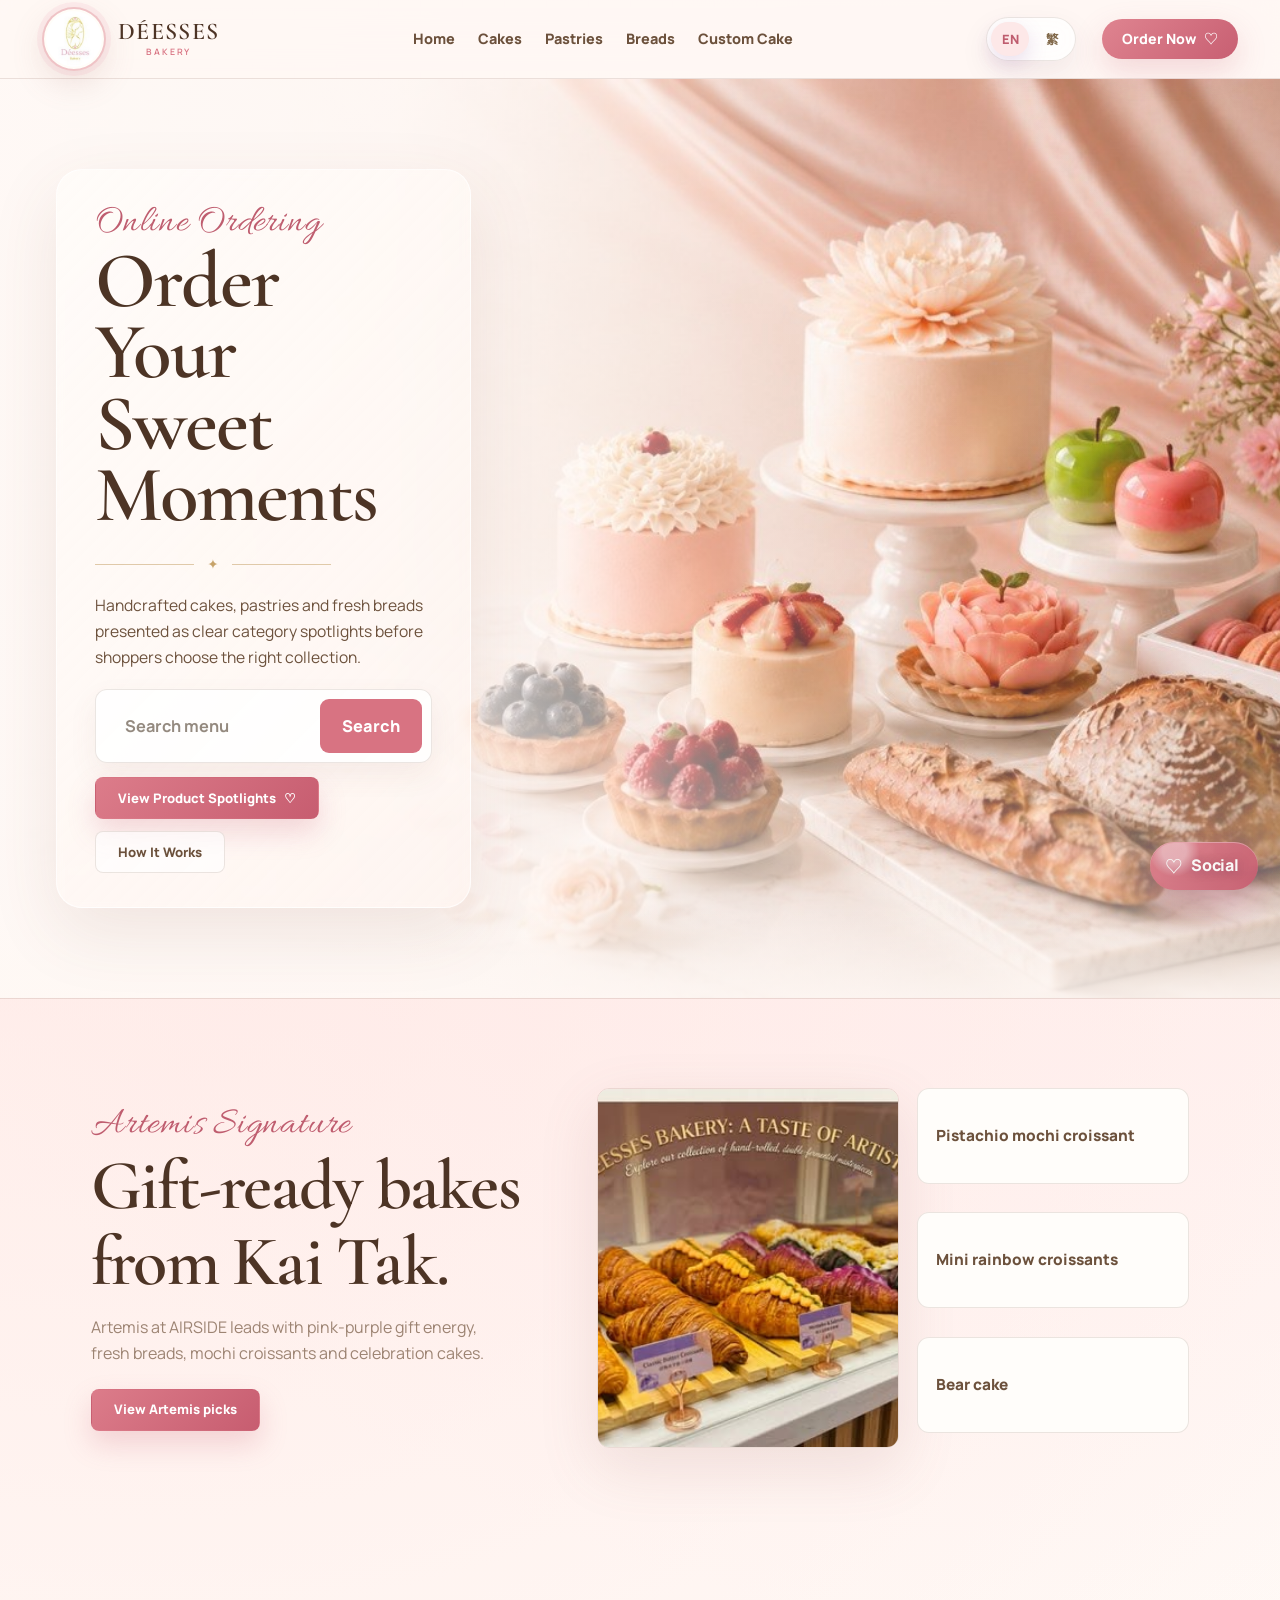
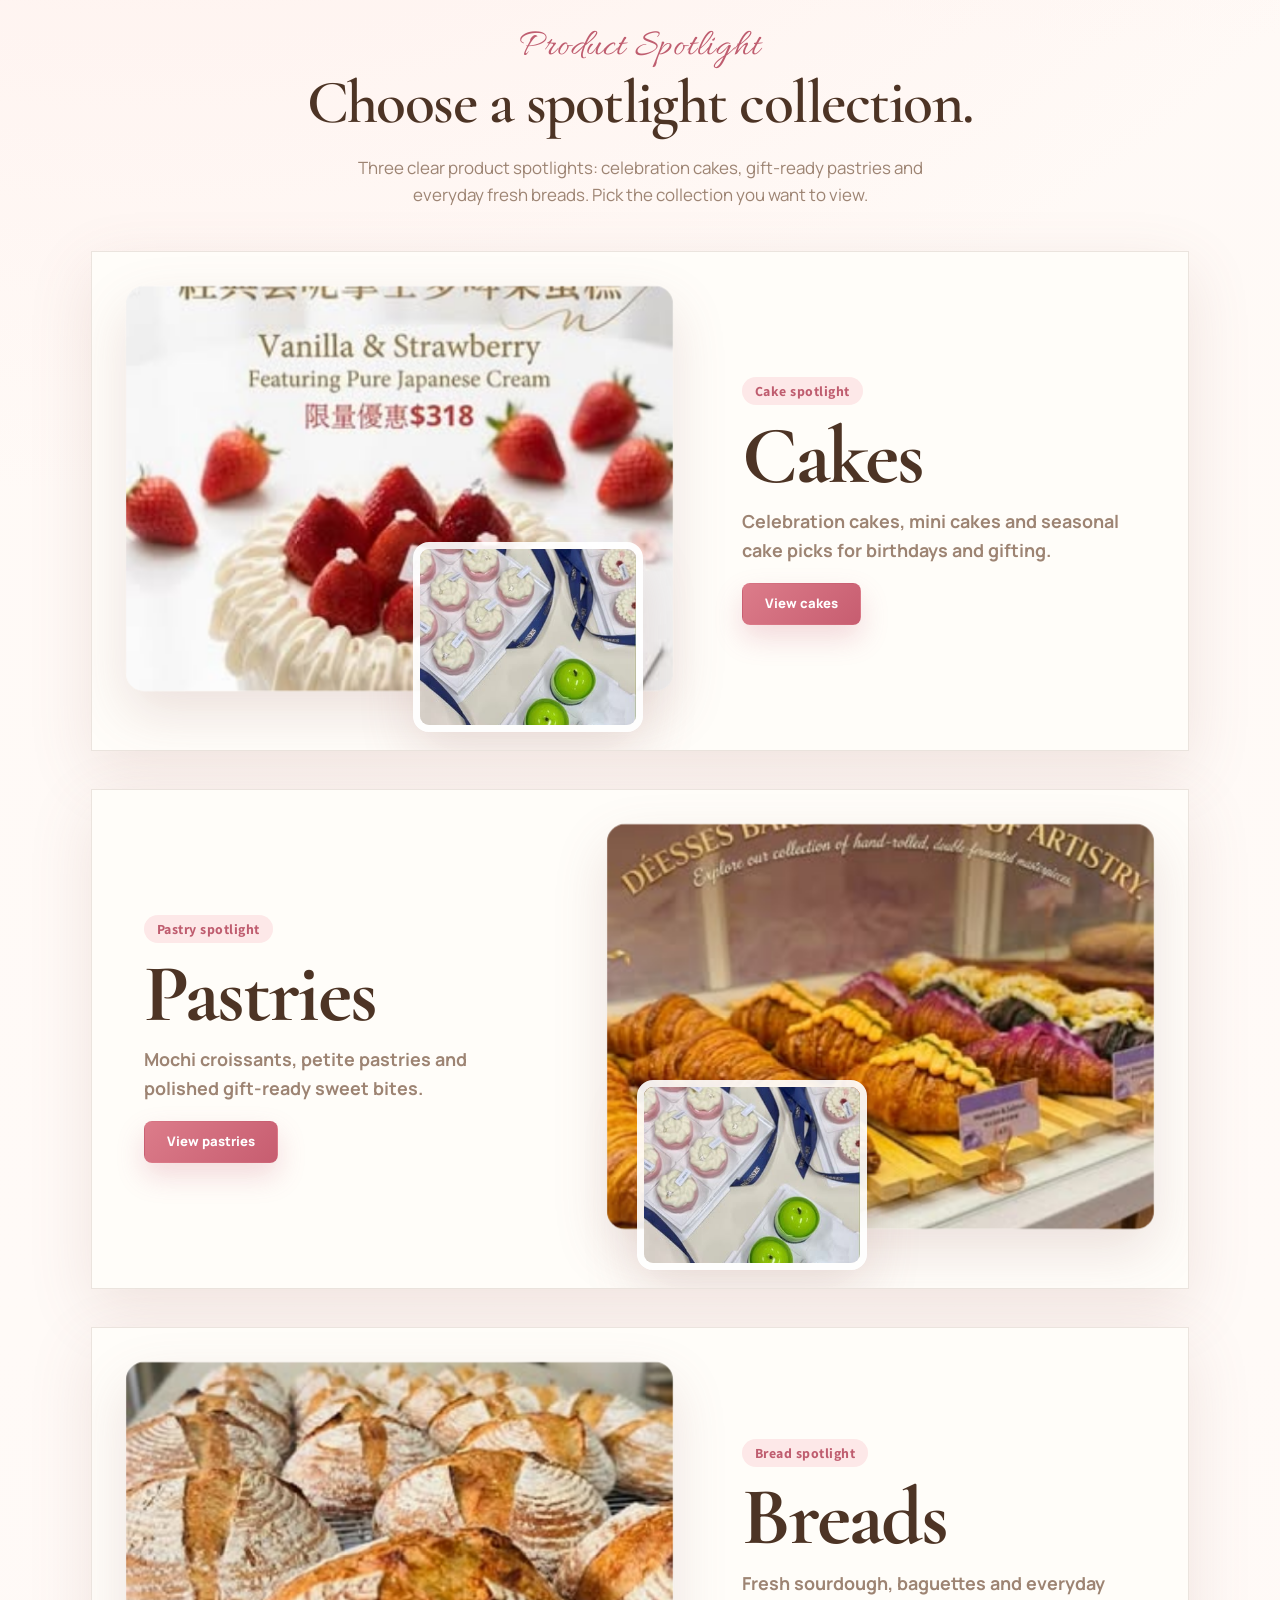
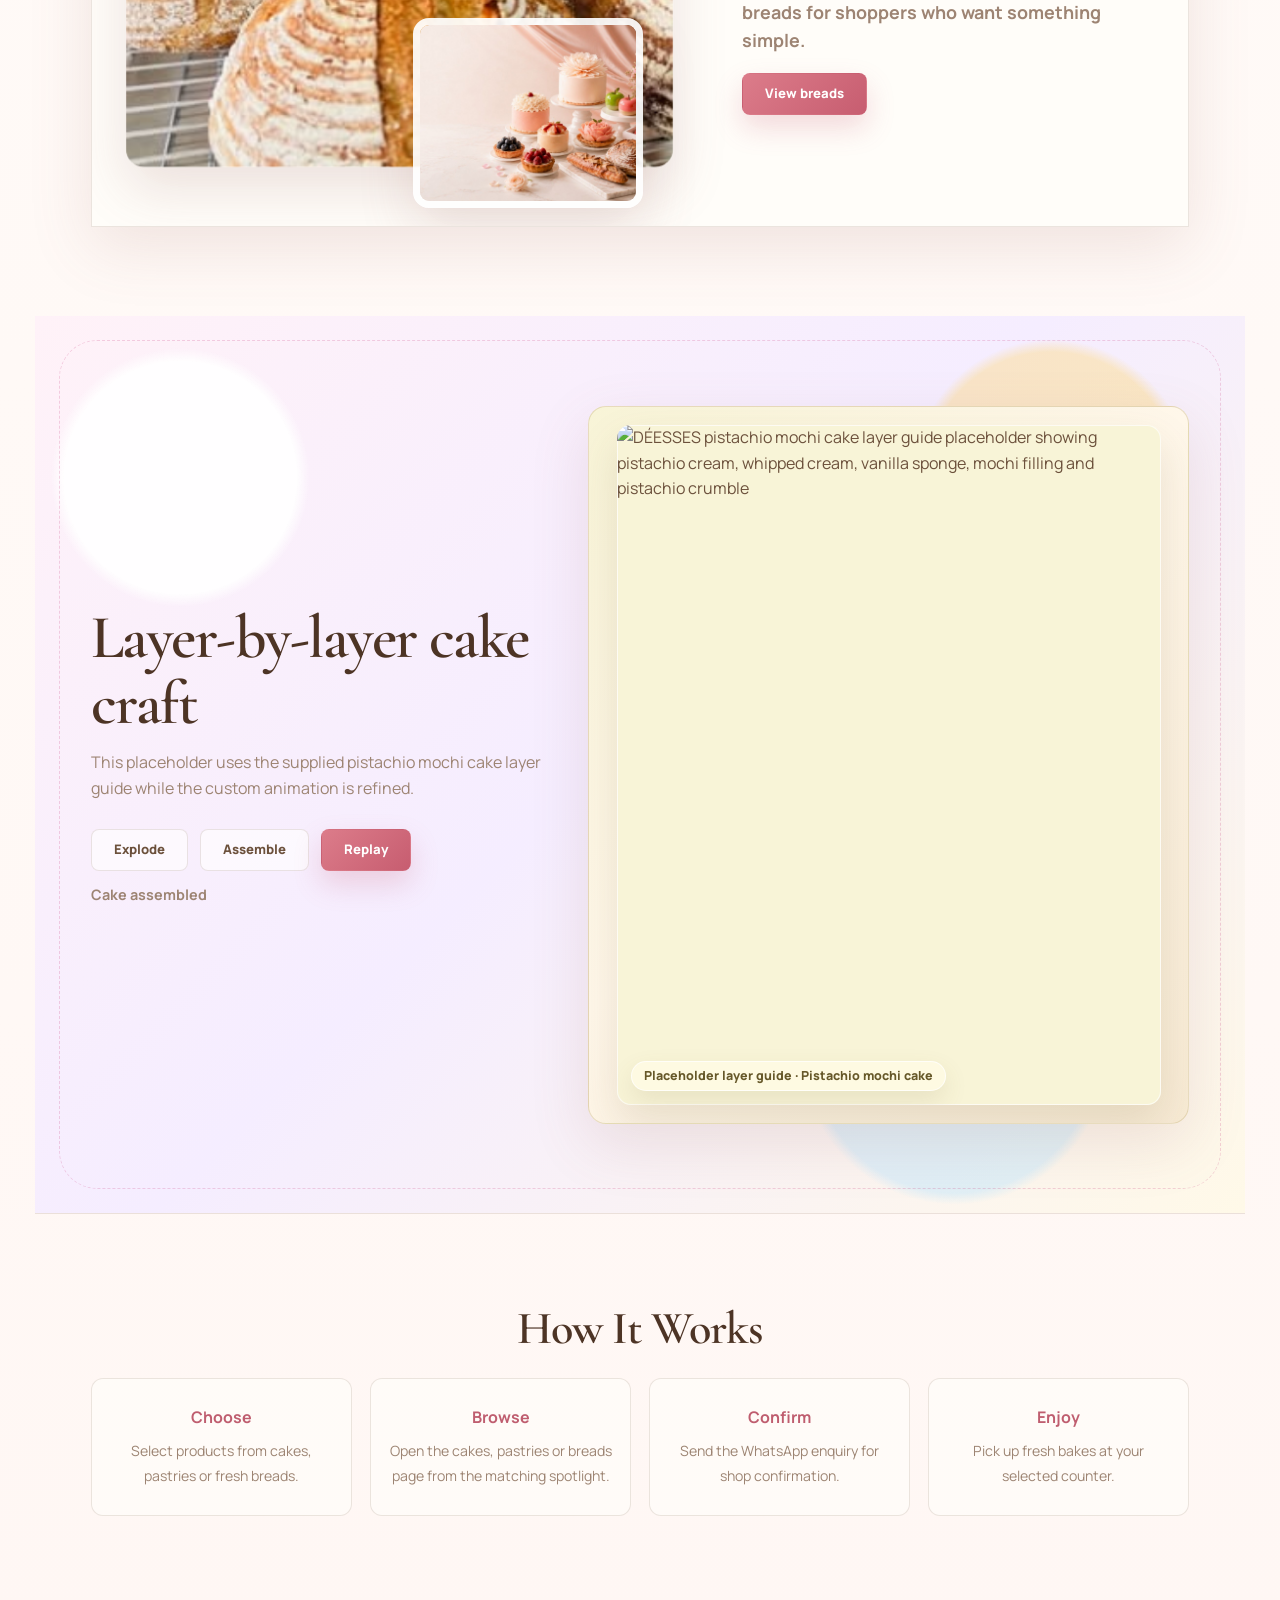
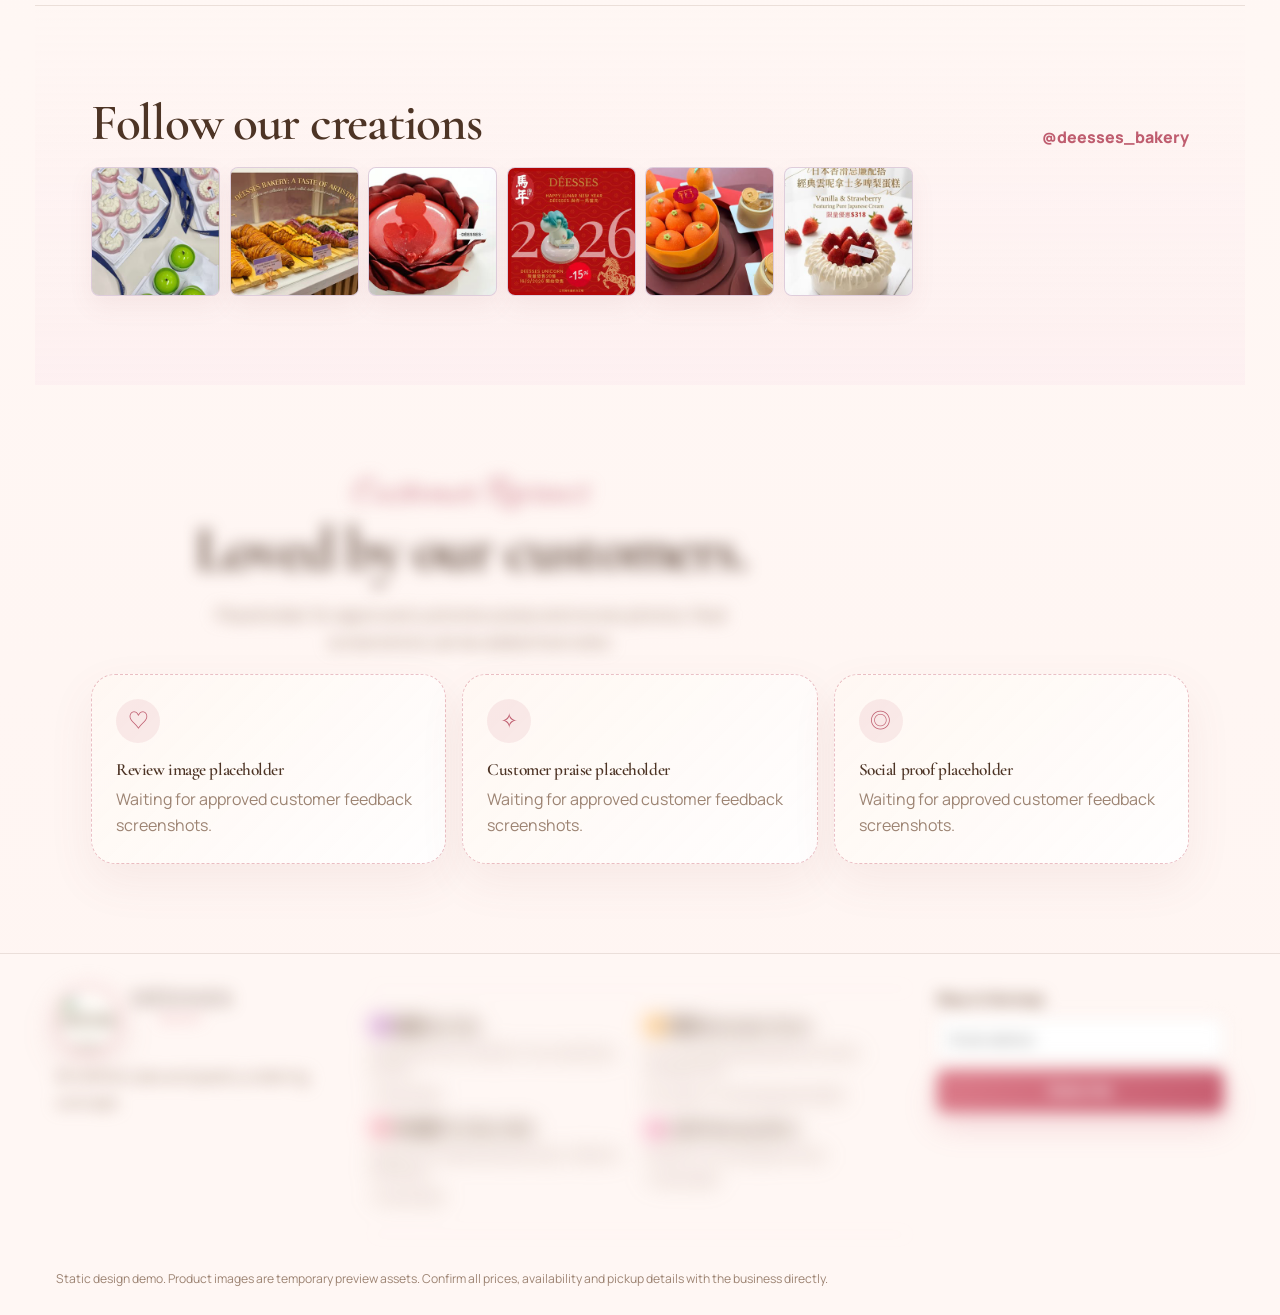
==== commit 3796190a: "fix: remove category social galleries and add review placeholder" ====
--- a/index.html
+++ b/index.html
@@ -26,7 +26,7 @@
   <link rel="preconnect" href="https://fonts.gstatic.com" crossorigin />
   <link href="https://fonts.googleapis.com/css2?family=Allura&family=Cormorant+Garamond:ital,wght@0,500;0,600;0,700;1,500&family=Manrope:wght@400;500;600;700;800&family=Noto+Sans+TC:wght@400;500;700;900&family=Noto+Serif+TC:wght@500;700;900&display=swap" rel="stylesheet" />
   <link rel="stylesheet" href="styles.css?v=brand-logo-1" />
-  <link rel="stylesheet" href="site.css?v=concept-16" />
+  <link rel="stylesheet" href="site.css?v=concept-17" />
   <script type="application/ld+json">
   {
     "@context": "https://schema.org",
@@ -224,6 +224,31 @@
       </div>
       <div class="social__grid site-social-grid" id="socialGrid"></div>
     </section>
+
+    <section class="site-review-placeholder" id="customer-reviews" aria-labelledby="customerReviewsTitle">
+      <div class="site-section-head site-review-placeholder__head">
+        <p class="site-script" data-i18n="customerReviewsEyebrow">Customer Reviews</p>
+        <h2 id="customerReviewsTitle" data-i18n="customerReviewsTitle">Loved by our customers.</h2>
+        <p class="section__sub" data-i18n="customerReviewsCopy">Placeholder for approved customer praise and review photos. Real screenshots can be added here later.</p>
+      </div>
+      <div class="site-review-placeholder__grid" aria-label="Customer review placeholders" data-i18n-aria="customerReviewsAria">
+        <article class="site-review-placeholder__card">
+          <span aria-hidden="true">♡</span>
+          <h3 data-i18n="customerReviewPlaceholderOne">Review image placeholder</h3>
+          <p data-i18n="customerReviewPlaceholderCopy">Waiting for approved customer feedback screenshots.</p>
+        </article>
+        <article class="site-review-placeholder__card">
+          <span aria-hidden="true">✧</span>
+          <h3 data-i18n="customerReviewPlaceholderTwo">Customer praise placeholder</h3>
+          <p data-i18n="customerReviewPlaceholderCopy">Waiting for approved customer feedback screenshots.</p>
+        </article>
+        <article class="site-review-placeholder__card">
+          <span aria-hidden="true">◎</span>
+          <h3 data-i18n="customerReviewPlaceholderThree">Social proof placeholder</h3>
+          <p data-i18n="customerReviewPlaceholderCopy">Waiting for approved customer feedback screenshots.</p>
+        </article>
+      </div>
+    </section>
   </main>
 
   <footer class="footer site-footer" id="contact">
@@ -244,6 +269,6 @@
     <p class="site-footer-note">Static design demo. Product images are temporary preview assets. Confirm all prices, availability and pickup details with the business directly.</p>
   </footer>
 
-  <script src="script.js?v=custom-page-1"></script>
+  <script src="script.js?v=reviews-placeholder-1"></script>
 </body>
 </html>
--- a/site.css
+++ b/site.css
@@ -143,8 +143,8 @@
   color: var(--site-rose);
   text-align: center;
 }
-.site-nav__links { margin-left: auto; gap: clamp(13px, 1.8vw, 26px); font-size: 0.78rem; }
-.site-nav__links a { color: var(--site-ink); font-weight: 700; }
+.site-nav__links { margin-left: auto; gap: clamp(13px, 1.8vw, 26px); font-size: 0.9rem; }
+.site-nav__links a { color: var(--site-ink); font-weight: 800; }
 .site-nav__links a:hover { color: var(--site-rose-dark); }
 .site-language { background: rgba(255, 255, 255, 0.74); border-color: var(--site-line); }
 .site-language button.active,
@@ -153,13 +153,13 @@
   display: inline-flex;
   align-items: center;
   gap: 8px;
-  min-height: 38px;
-  padding: 0 19px;
+  min-height: 40px;
+  padding: 0 20px;
   border-radius: 999px;
   color: #fff;
   background: linear-gradient(135deg, #df8490, #c85f72);
   box-shadow: 0 12px 30px rgba(200, 95, 114, 0.22);
-  font-size: 0.78rem;
+  font-size: 0.88rem;
   font-weight: 800;
 }
 
@@ -654,22 +654,31 @@
 .site-custom-form h2 { font-size: clamp(2.15rem, 4vw, 3.25rem); margin-bottom: 18px; }
 .site-custom-form label,
 .site-radio-row { display: grid; gap: 7px; color: var(--site-ink); font-size: 0.82rem; font-weight: 800; }
-.site-form-grid { display: grid; grid-template-columns: repeat(2, 1fr); gap: 13px; }
+.site-form-grid { display: grid; grid-template-columns: repeat(2, minmax(0, 1fr)); gap: 13px; }
+.site-order,
+.site-inspiration-card,
+.site-custom-form,
+.site-order-info,
+.site-form-grid,
+.site-radio-row,
+.site-radio-options { min-width: 0; }
 .site-custom-form input,
 .site-custom-form select,
 .site-custom-form textarea {
   width: 100%;
+  min-width: 0;
   border: 1px solid rgba(124, 89, 66, 0.18);
   border-radius: 7px;
-  background: rgba(255, 255, 255, 0.78);
-  padding: 11px 12px;
+  background: rgba(255, 255, 255, 0.88);
+  padding: 10px 11px;
   color: var(--site-ink-strong);
   font: 600 0.86rem/1.2 "Manrope", sans-serif;
 }
 .site-custom-form textarea { resize: vertical; }
-.site-radio-row { grid-template-columns: auto 1fr 1fr; align-items: center; margin: 14px 0; padding: 12px; border: 1px solid var(--site-line); border-radius: 8px; }
-.site-radio-row legend { font-weight: 800; padding-right: 8px; }
-.site-radio-row label { display: flex; align-items: center; gap: 7px; }
+.site-radio-row { display: block; margin: 14px 0; padding: 12px; border: 1px solid var(--site-line); border-radius: 8px; }
+.site-radio-row legend { font-weight: 800; padding: 0 8px 8px 0; writing-mode: horizontal-tb; white-space: normal; }
+.site-radio-options { display: grid; grid-template-columns: repeat(2, minmax(0, 1fr)); gap: 9px; }
+.site-radio-row label { display: inline-flex; align-items: center; justify-content: center; gap: 7px; min-height: 40px; padding: 8px 10px; border-radius: 999px; background: rgba(255, 255, 255, 0.72); border: 1px solid rgba(124, 89, 66, 0.12); writing-mode: horizontal-tb; white-space: nowrap; }
 .site-submit { width: 100%; margin-top: 16px; }
 .site-order-info { padding: 22px; }
 .site-order-info ul { list-style: none; margin: 0 0 18px; padding: 0; display: grid; gap: 14px; }
@@ -822,6 +831,39 @@
 .site-social-grid { grid-template-columns: repeat(8, 1fr); gap: 10px; }
 .site .social-tile { border-radius: 8px; aspect-ratio: 1; border: 1px solid var(--site-line); box-shadow: 0 10px 24px rgba(151, 93, 86, 0.08); }
 .site .social-tile img { width: 100%; height: 100%; object-fit: cover; }
+
+.site-review-placeholder {
+  max-width: 1210px;
+  margin: 0 auto;
+  padding: 0 0 56px;
+}
+.site-review-placeholder__head { max-width: 760px; margin-bottom: 18px; }
+.site-review-placeholder__grid {
+  display: grid;
+  grid-template-columns: repeat(3, minmax(0, 1fr));
+  gap: 16px;
+}
+.site-review-placeholder__card {
+  min-height: 190px;
+  border: 1px dashed rgba(199, 93, 112, 0.38);
+  border-radius: 24px;
+  padding: 24px;
+  background: linear-gradient(135deg, rgba(255, 247, 242, 0.95), rgba(255, 255, 255, 0.86));
+  box-shadow: 0 18px 46px rgba(151, 93, 86, 0.08);
+}
+.site-review-placeholder__card span {
+  display: inline-grid;
+  place-items: center;
+  width: 44px;
+  height: 44px;
+  border-radius: 999px;
+  background: rgba(199, 93, 112, 0.1);
+  color: var(--site-rose-dark);
+  font-size: 1.3rem;
+  margin-bottom: 18px;
+}
+.site-review-placeholder__card h3 { font-size: 1.08rem; margin-bottom: 8px; }
+.site-review-placeholder__card p { color: var(--site-muted); margin: 0; }
 
 .site-footer { padding: 34px clamp(18px, 5vw, 56px) 26px; background: rgba(255, 247, 244, 0.98); border-top: 1px solid var(--site-line); color: var(--site-ink); }
 .site-footer__inner { max-width: 1210px; margin: 0 auto; display: grid; grid-template-columns: 0.8fr 1.5fr 0.8fr; gap: 28px; align-items: start; }
@@ -847,7 +889,7 @@
 .site .product-modal__order { color: #fff; }
 
 @media (max-width: 1120px) {
-  .site-nav__links { gap: 13px; font-size: 0.72rem; }
+  .site-nav__links { gap: 12px; font-size: 0.82rem; }
   .site-product-grid { grid-template-columns: repeat(3, minmax(0, 1fr)); }
   .site-product-spotlight__section,
   .site-product-spotlight__section--reverse { grid-template-columns: minmax(0, 1fr) minmax(280px, 0.9fr); }
@@ -918,12 +960,23 @@
   .site-product-spotlight__photo--accent { height: 120px; width: min(44%, 180px); }
   .site-menu-hero { padding: 28px 18px; }
   .site-menu-hero h1 { font-size: clamp(3rem, 14vw, 4.4rem); }
-  .site-order { grid-template-columns: 1fr; }
+  .site-order { width: min(100% - 24px, 1210px); grid-template-columns: 1fr; gap: 16px; }
+  .site-inspiration-card,
+  .site-custom-form,
+  .site-order-info { border-radius: 14px; overflow: hidden; }
+  .site-custom-form { padding: 18px; }
+  .site-custom-form h2 { font-size: clamp(2rem, 12vw, 2.8rem); line-height: 0.96; }
   .site-form-grid { grid-template-columns: 1fr; }
-  .site-radio-row { grid-template-columns: 1fr; }
+  .site-radio-row { padding: 11px; }
+  .site-radio-options { grid-template-columns: repeat(2, minmax(0, 1fr)); }
+  .site-radio-row label { min-width: 0; font-size: 0.82rem; }
+  .site-social-trigger { min-width: 48px; width: 48px; height: 48px; padding: 0; border-radius: 999px; }
+  .site-social-trigger .social-trigger__label { display: none; }
   .site-signature__visual { grid-template-columns: 1fr; }
   .site-social__head { display: block; }
   .site-social-grid { grid-template-columns: repeat(3, 1fr); }
+  .site-review-placeholder { width: min(100% - 24px, 1210px); padding-bottom: 34px; }
+  .site-review-placeholder__grid { grid-template-columns: 1fr; }
 }
 
 @media (prefers-reduced-motion: reduce) {
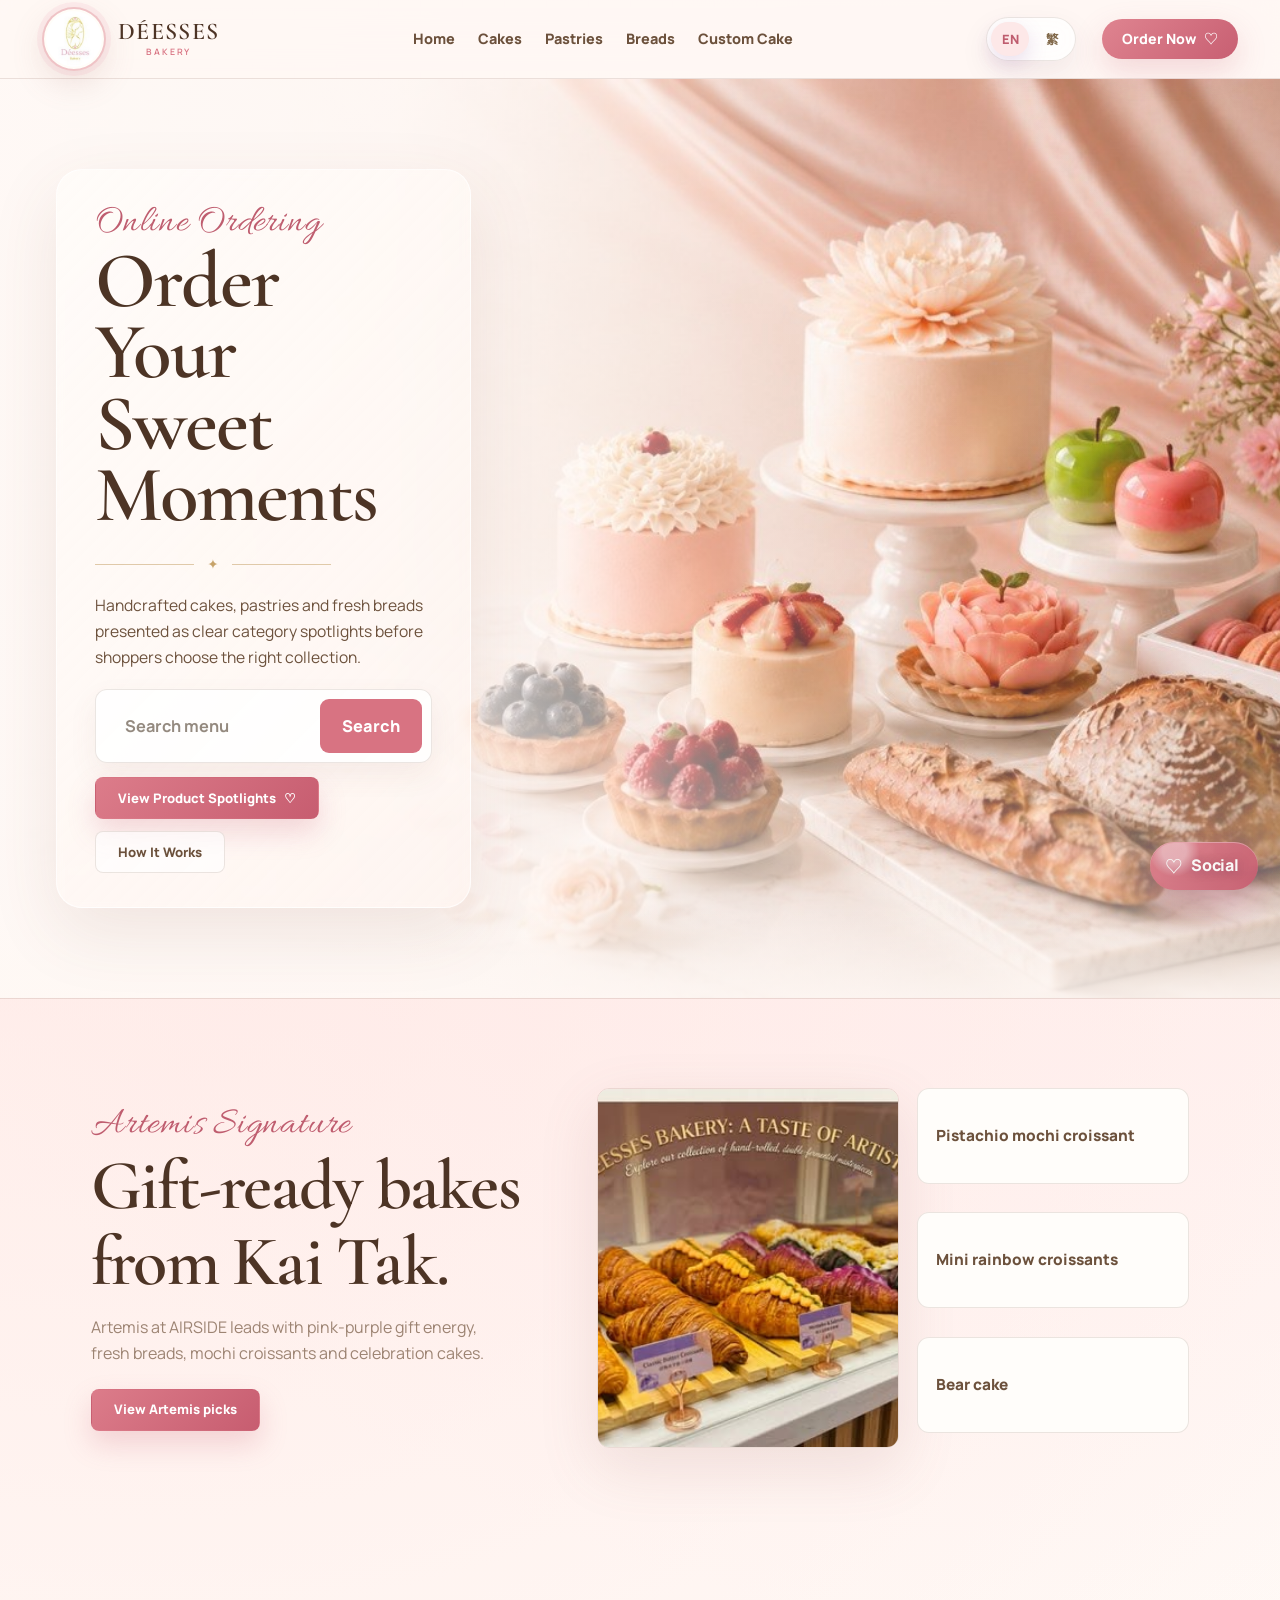
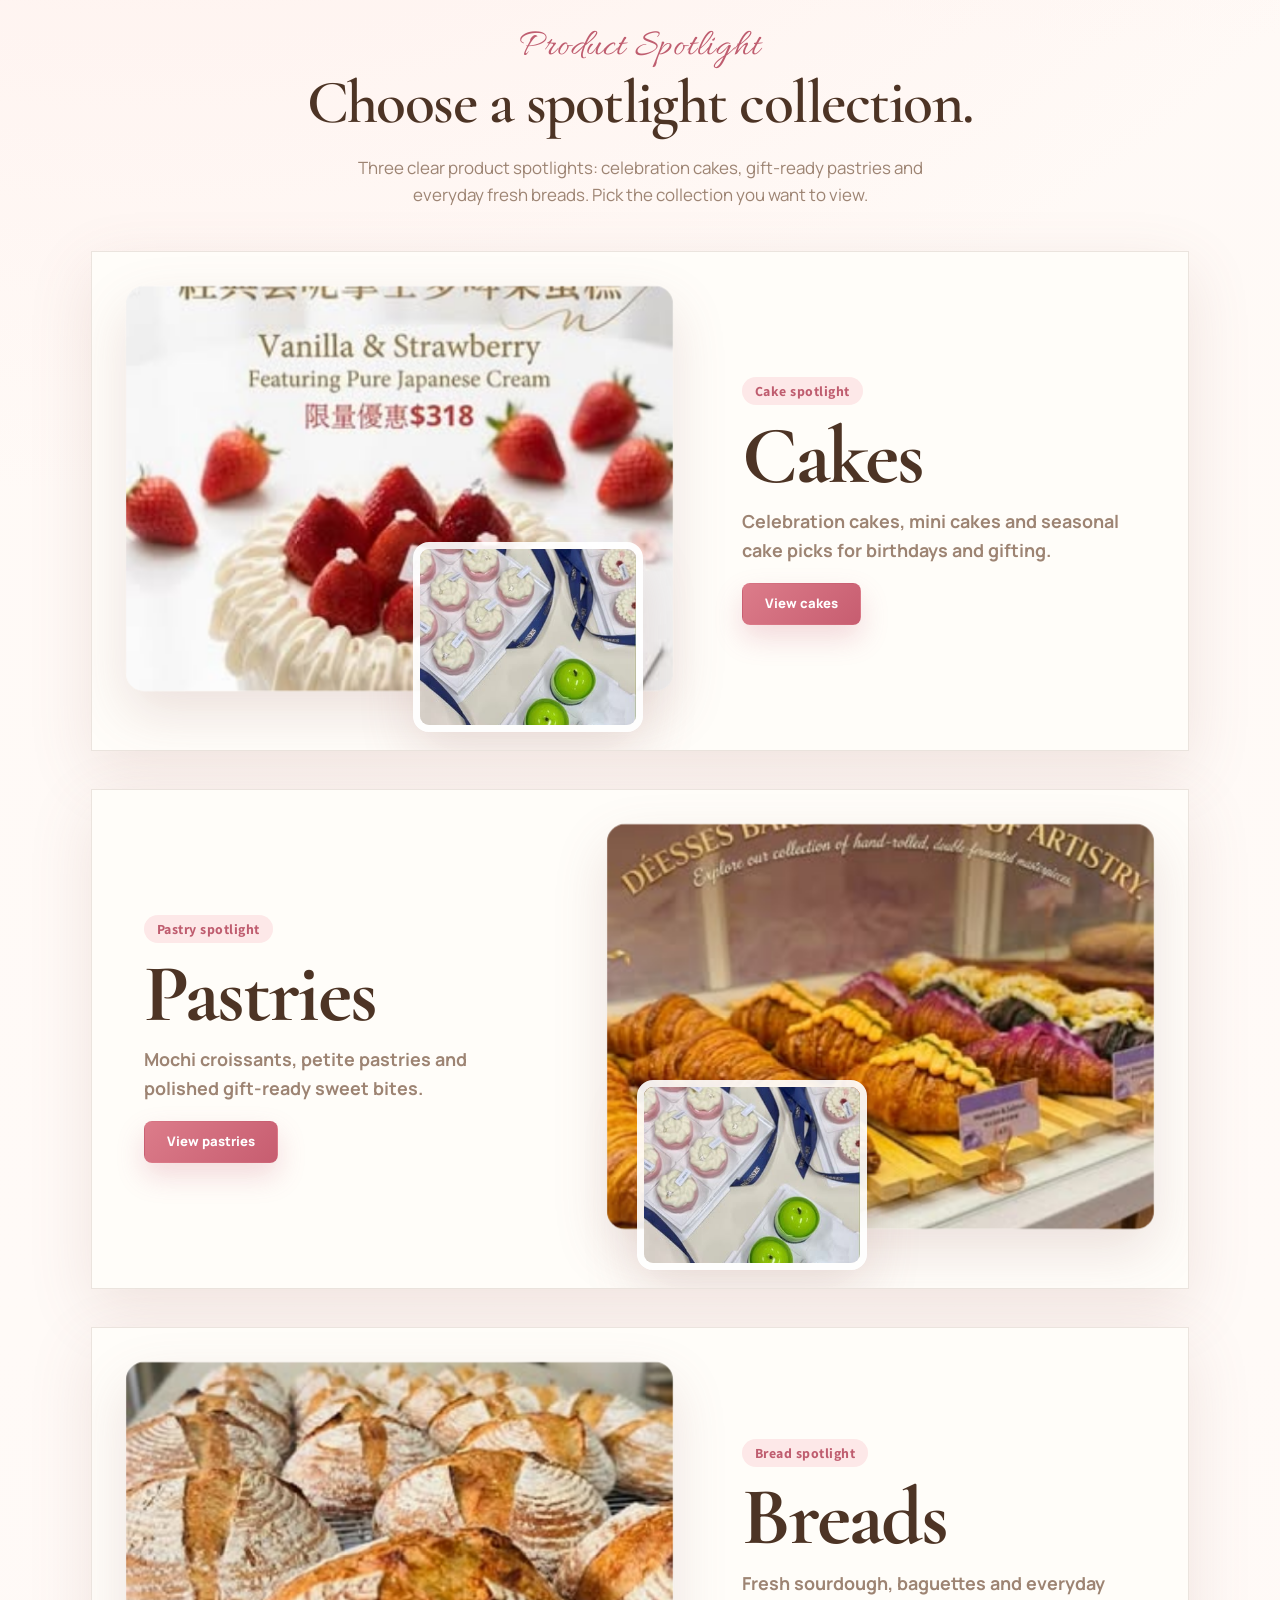
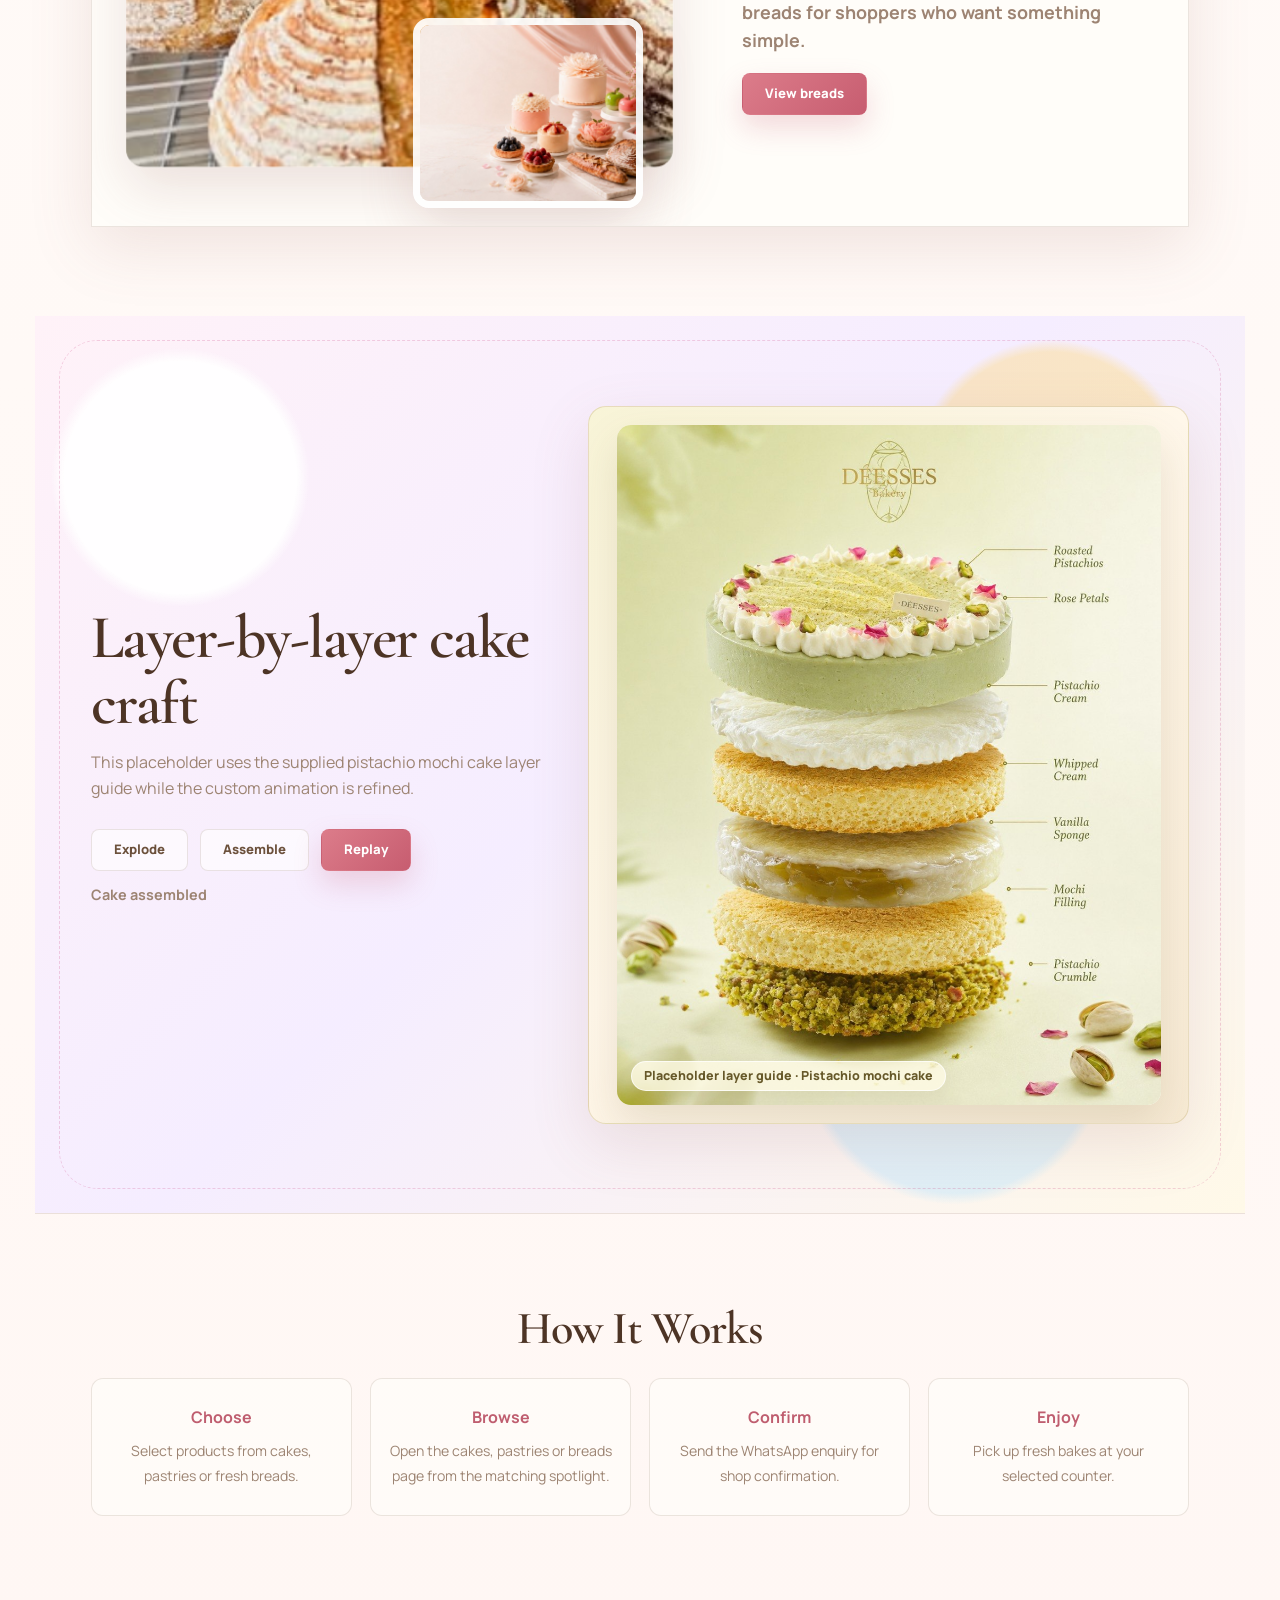
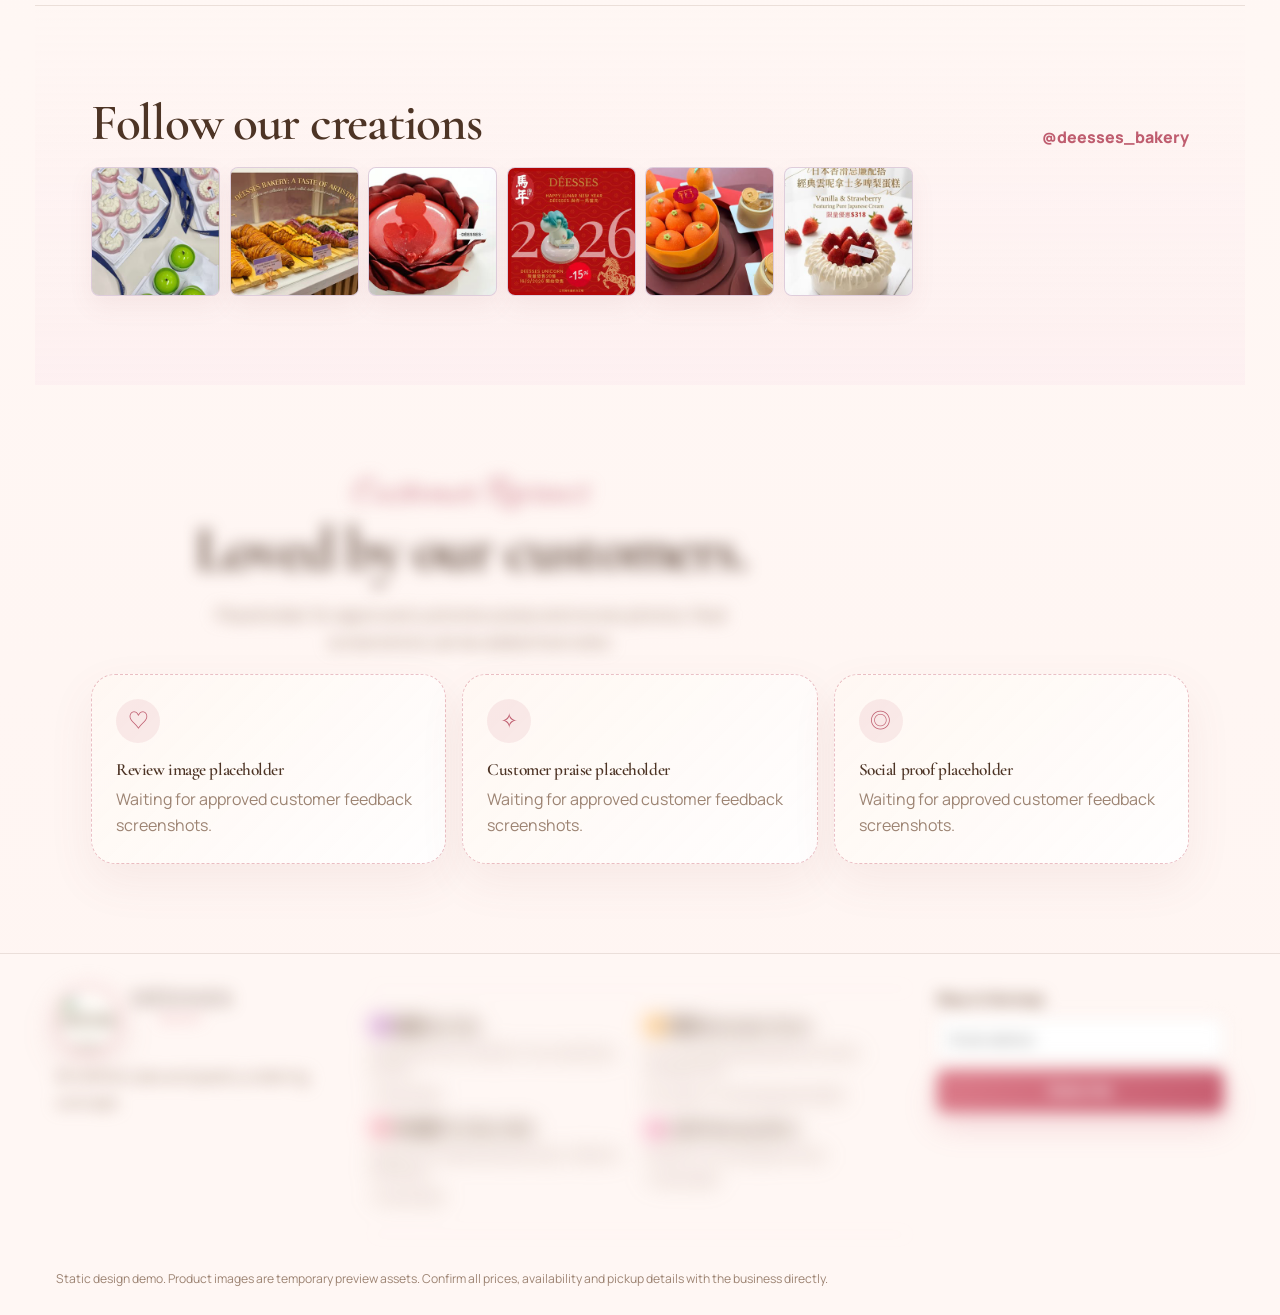
==== commit 8bb90e8d: "chore: clean up Deesses website assets" ====
--- a/index.html
+++ b/index.html
@@ -19,7 +19,7 @@
   <link rel="icon" href="data:image/svg+xml,%3Csvg xmlns='http://www.w3.org/2000/svg' viewBox='0 0 64 64'%3E%3Crect width='64' height='64' rx='18' fill='%23fff7f2'/%3E%3Ctext x='50%25' y='56%25' dominant-baseline='middle' text-anchor='middle' font-size='34'%3E%E2%99%A1%3C/text%3E%3C/svg%3E" />
   <link rel="apple-touch-icon" href="assets/deesses-instagram-logo.jpg" />
   <link rel="preload" as="image" href="assets/front-page-bakery-scene.jpg" />
-  <link rel="preload" as="image" href="assets/deconstructed-cake-placeholder.jpg" />
+  <link rel="preload" as="image" href="assets/cake-layer-guide.jpg" />
   <link rel="preload" as="image" href="assets/mini.jpg" />
   <link rel="preload" as="image" href="assets/strawberry.jpg" />
   <link rel="preconnect" href="https://fonts.googleapis.com" />
@@ -194,7 +194,7 @@
       </div>
       <div class="craft__panel site-cake-panel">
         <figure class="site-cake-placeholder">
-          <img src="assets/deconstructed-cake-placeholder.jpg" alt="DÉESSES pistachio mochi cake layer guide placeholder showing pistachio cream, whipped cream, vanilla sponge, mochi filling and pistachio crumble" width="1024" height="1280" loading="lazy" />
+          <img src="assets/cake-layer-guide.jpg" alt="DÉESSES pistachio mochi cake layer guide showing pistachio cream, whipped cream, vanilla sponge, mochi filling and pistachio crumble" width="1024" height="1280" loading="lazy" />
           <figcaption>Placeholder layer guide · Pistachio mochi cake</figcaption>
         </figure>
         <div class="cake-stage site-cake-stage--legacy" aria-hidden="true" aria-label="Animated exploded-view celebration cake">
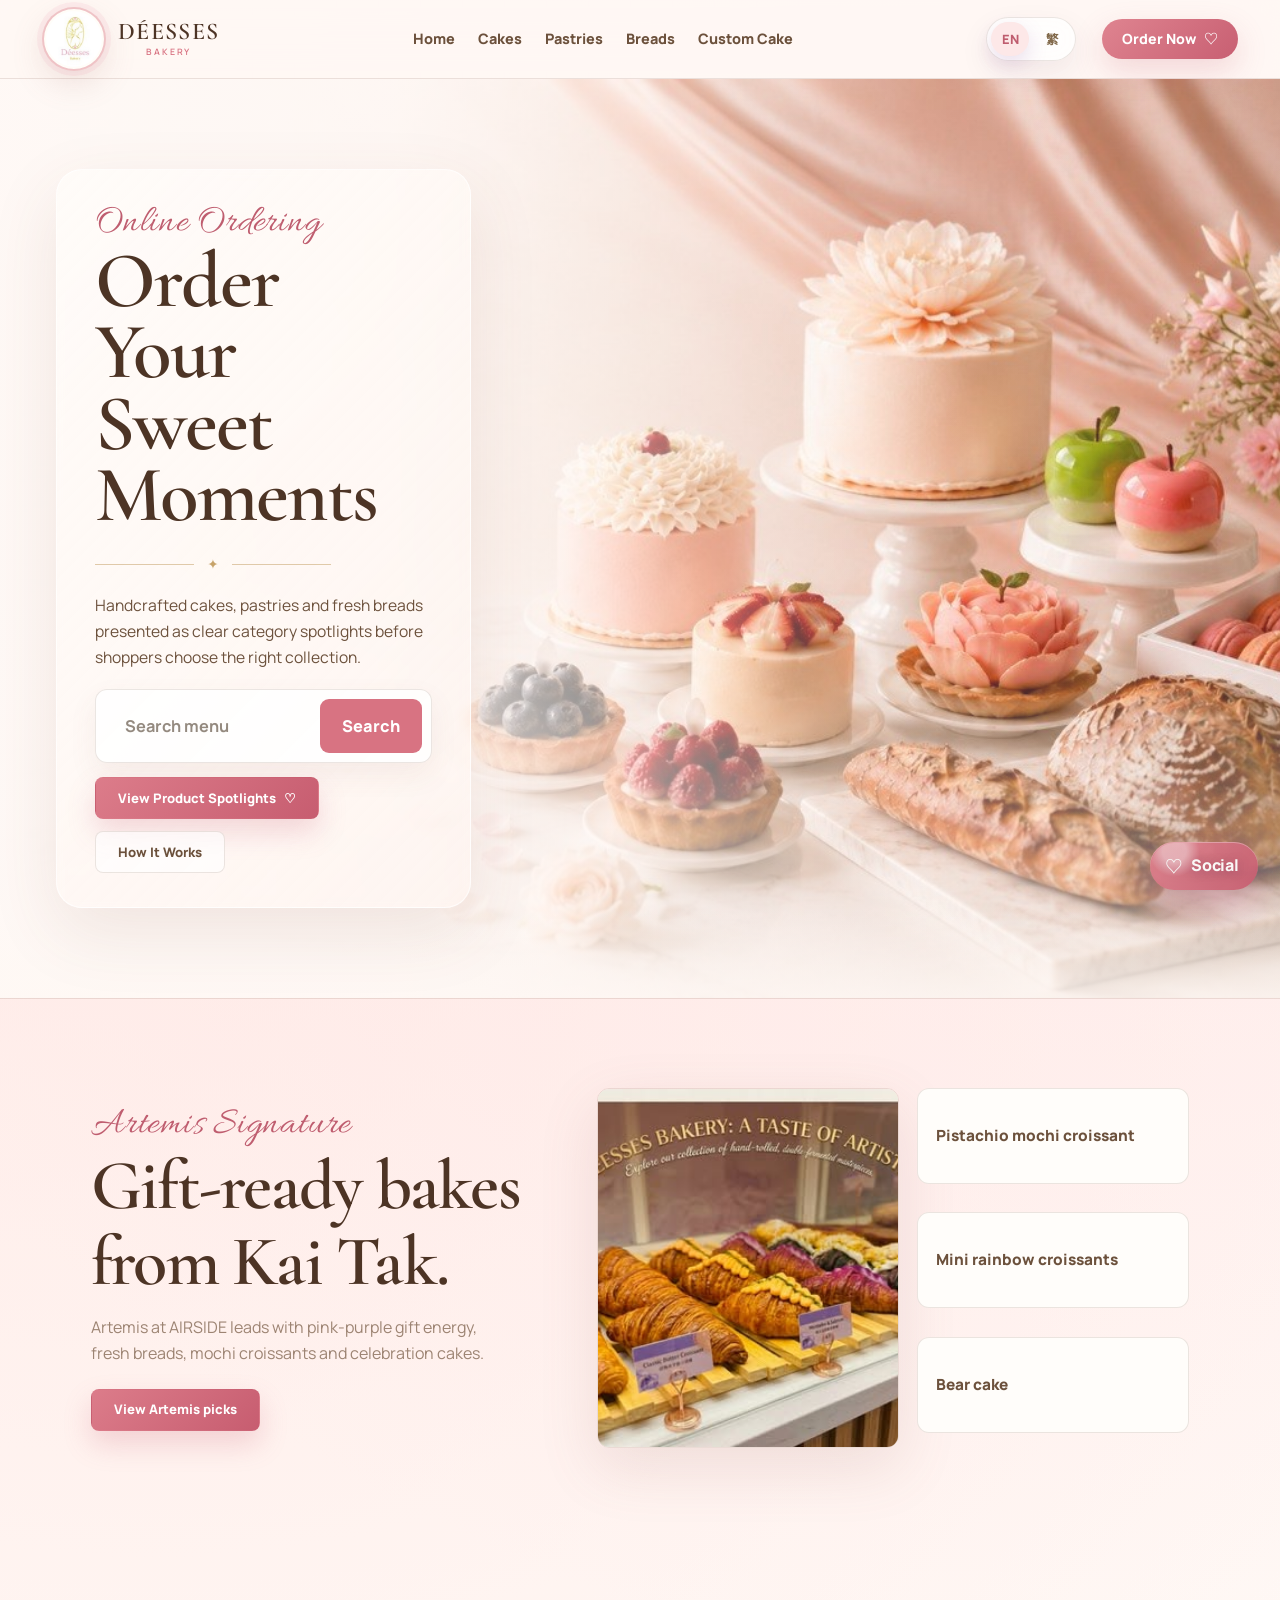
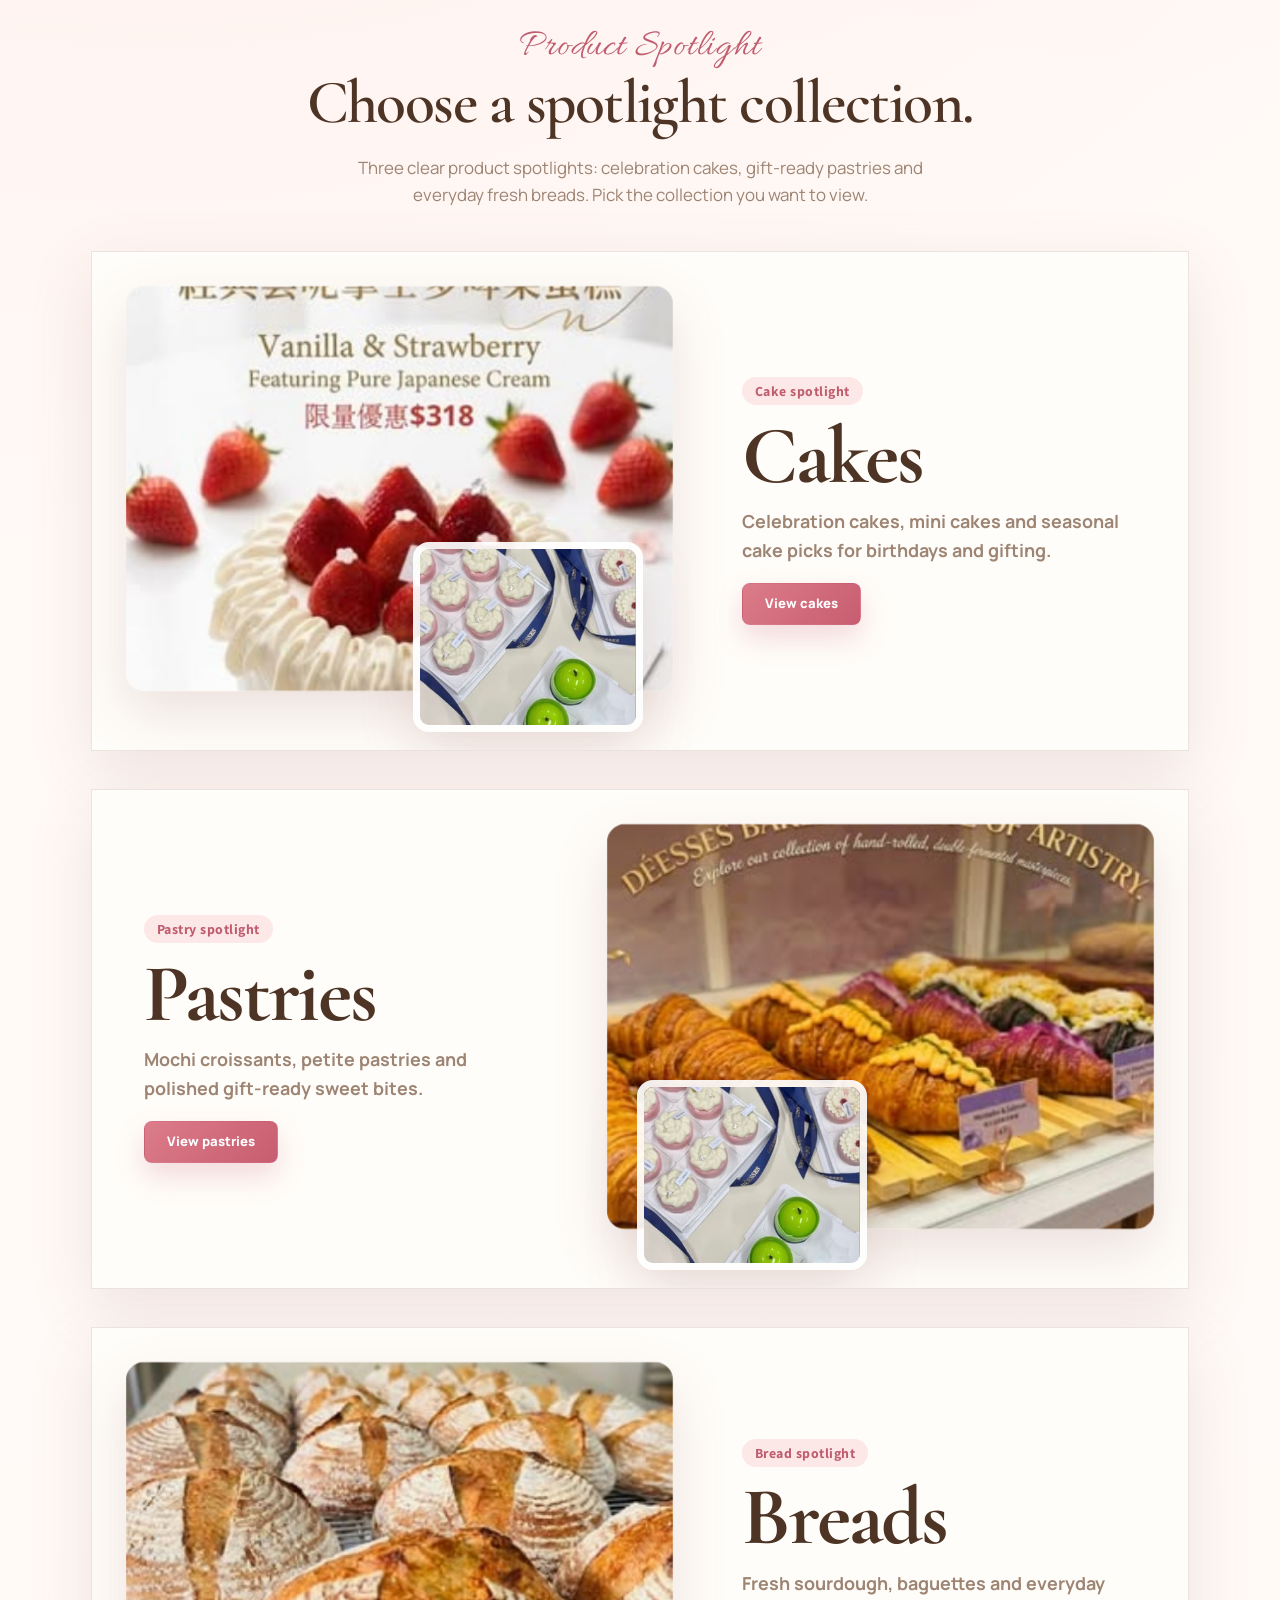
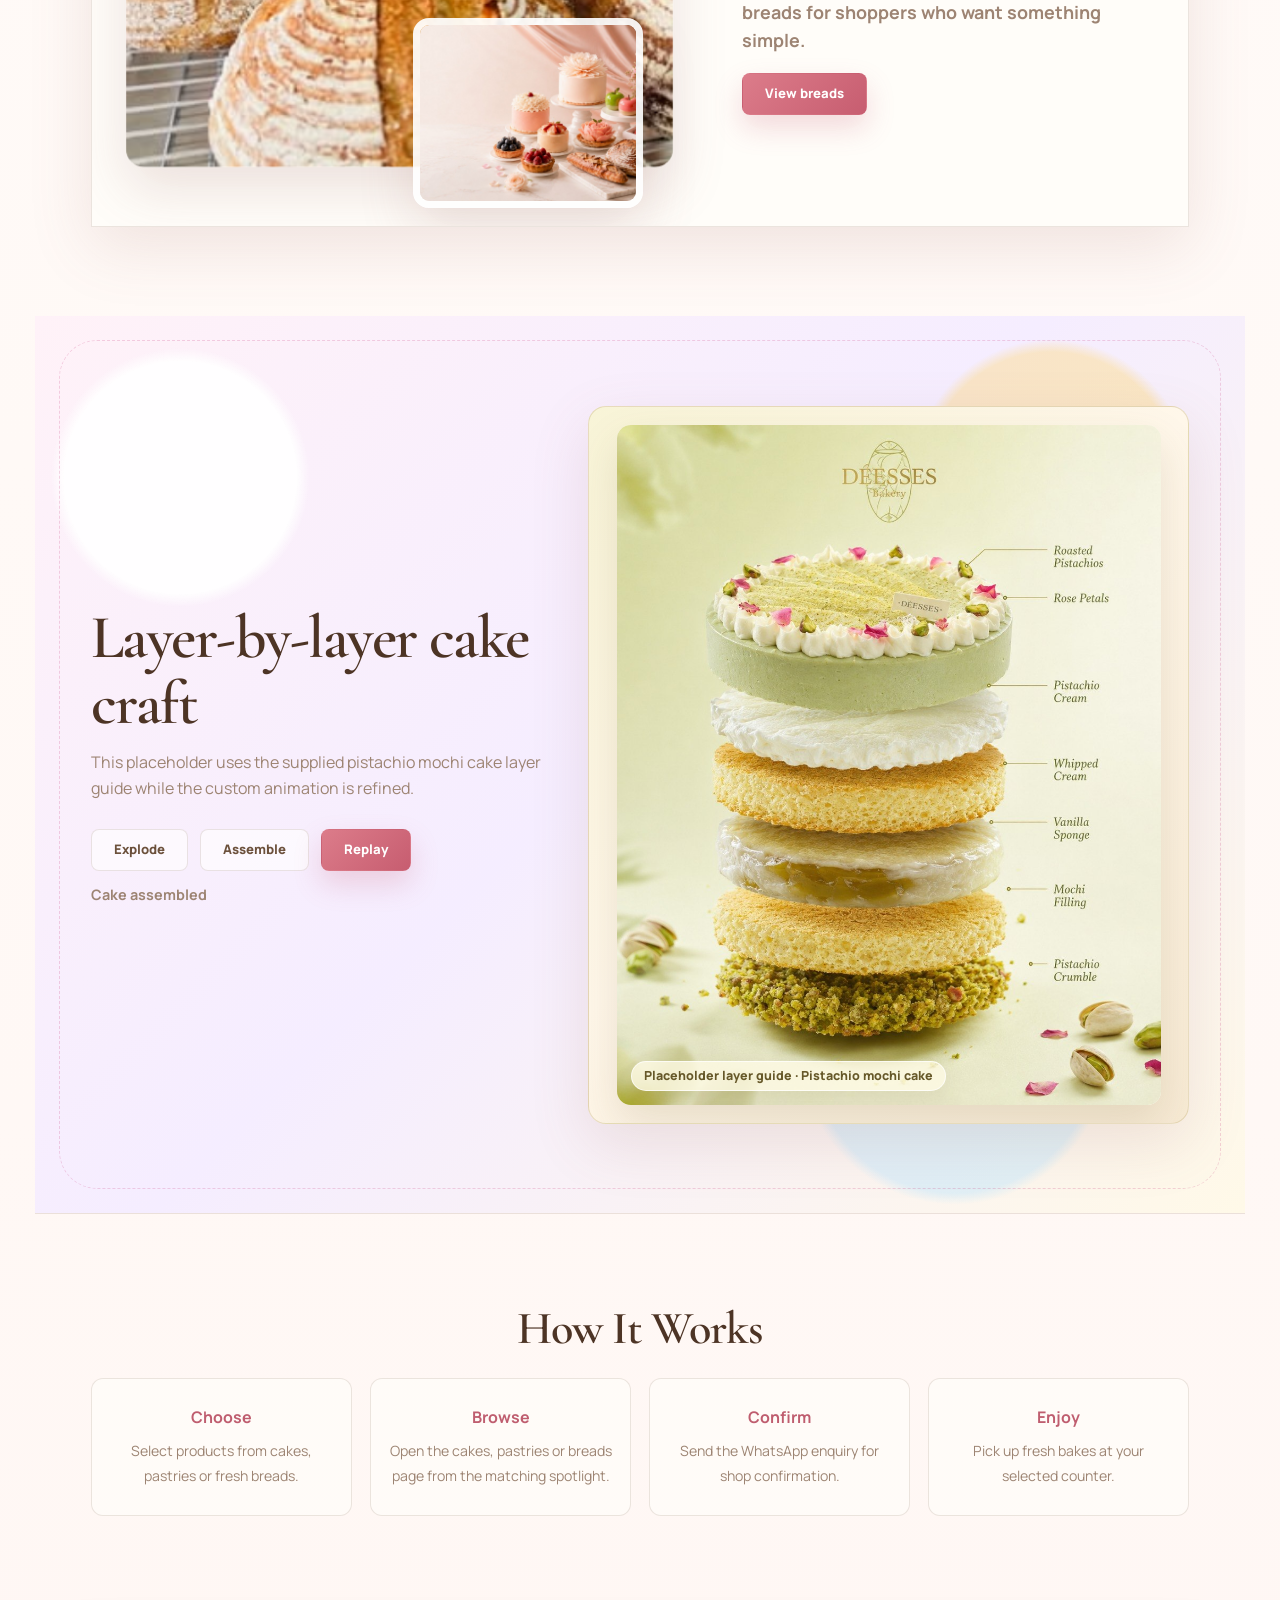
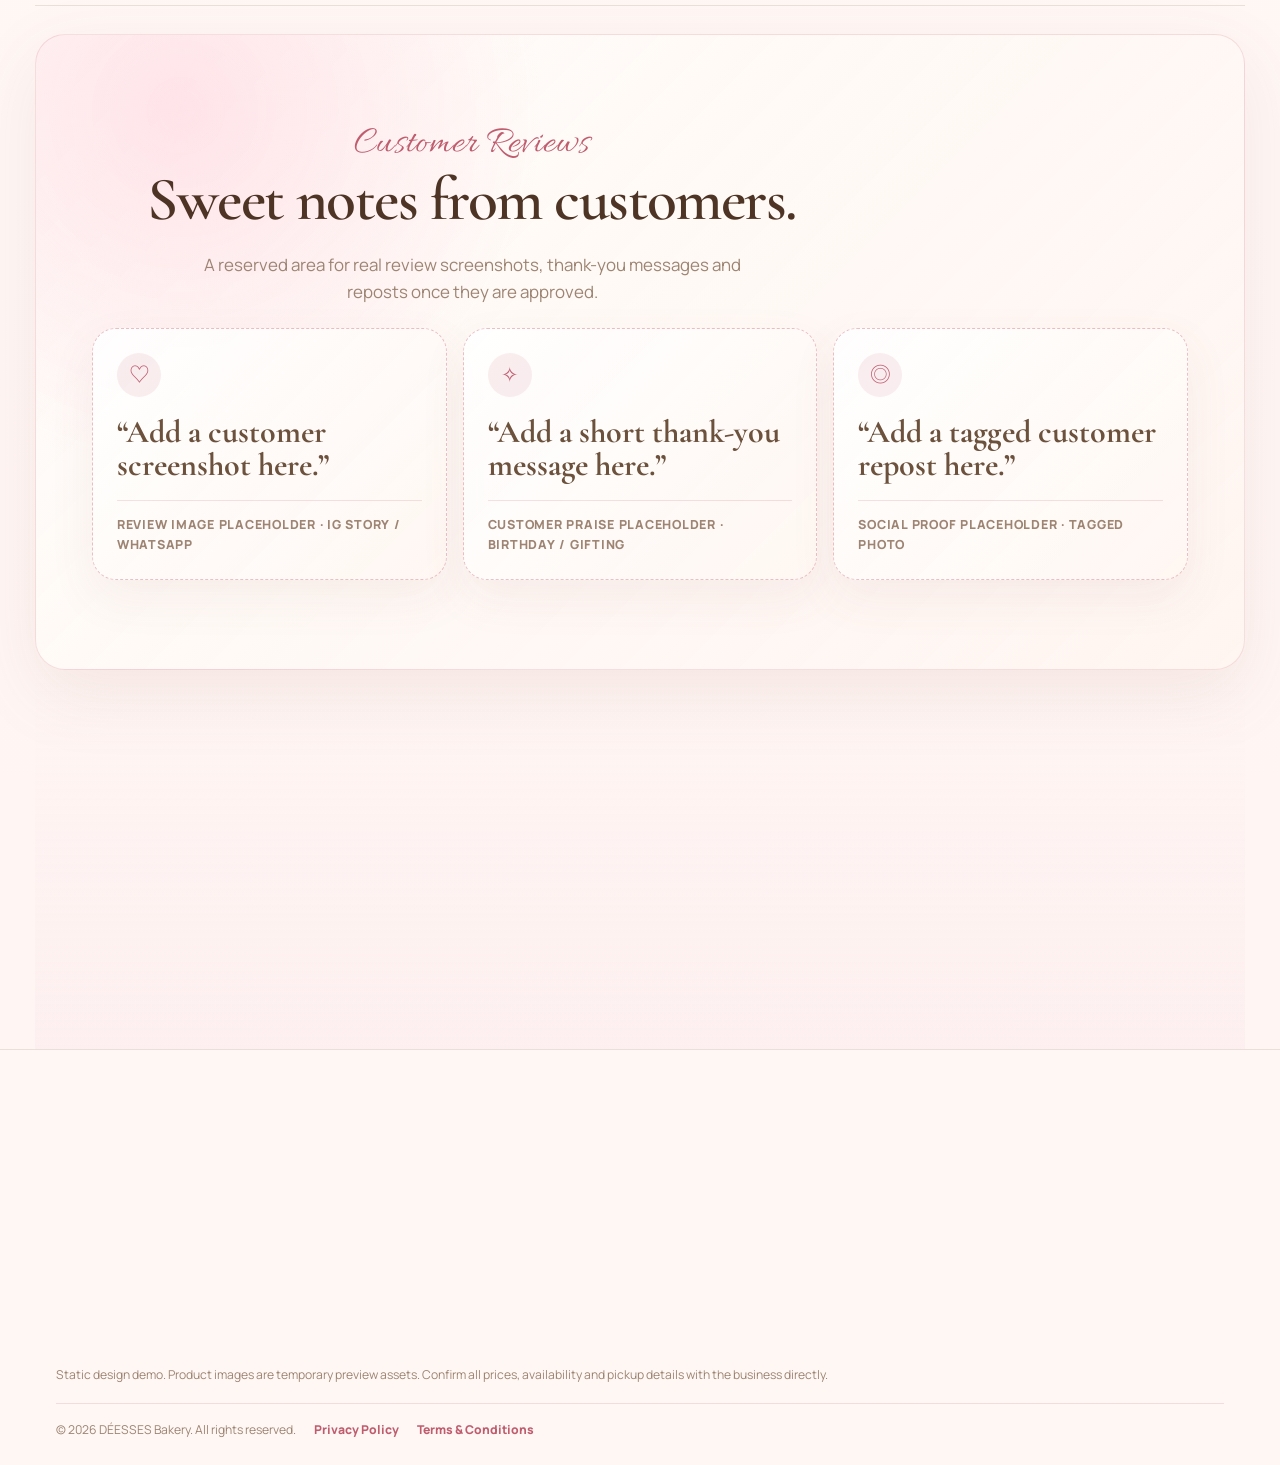
==== commit ca034213: "feat: add legal footer links and placeholder pages" ====
--- a/index.html
+++ b/index.html
@@ -26,7 +26,7 @@
   <link rel="preconnect" href="https://fonts.gstatic.com" crossorigin />
   <link href="https://fonts.googleapis.com/css2?family=Allura&family=Cormorant+Garamond:ital,wght@0,500;0,600;0,700;1,500&family=Manrope:wght@400;500;600;700;800&family=Noto+Sans+TC:wght@400;500;700;900&family=Noto+Serif+TC:wght@500;700;900&display=swap" rel="stylesheet" />
   <link rel="stylesheet" href="styles.css?v=brand-logo-1" />
-  <link rel="stylesheet" href="site.css?v=concept-17" />
+  <link rel="stylesheet" href="site.css?v=legal-footer-1" />
   <script type="application/ld+json">
   {
     "@context": "https://schema.org",
@@ -128,9 +128,9 @@
       <div class="signature__visual site-signature__visual">
         <img src="assets/croissant.jpg" alt="Croissants from DÉESSES Bakery" width="520" height="420" loading="lazy" />
         <ul class="signature-list site-signature-list">
-          <li><button type="button" data-signature-product="pistachio-mochi-croissant">Pistachio mochi croissant</button></li>
-          <li><button type="button" data-signature-product="rainbow-croissants">Mini rainbow croissants</button></li>
-          <li><button type="button" data-signature-product="bear-cake">Bear cake</button></li>
+          <li><button type="button" data-signature-product="pistachio-mochi-croissant" data-i18n="signaturePistachioMochiCroissant">Pistachio mochi croissant</button></li>
+          <li><button type="button" data-signature-product="mini-rainbow-croissants" data-i18n="signatureMiniRainbowCroissants">Mini rainbow croissants</button></li>
+          <li><button type="button" data-signature-product="bear-cake" data-i18n="signatureBearCake">Bear cake</button></li>
         </ul>
       </div>
     </section>
@@ -217,37 +217,37 @@
       </ol>
     </section>
 
+    <section class="site-review-placeholder" id="customer-reviews" aria-labelledby="customerReviewsTitle">
+      <div class="site-section-head site-review-placeholder__head">
+        <p class="site-script" data-i18n="customerReviewsEyebrow">Customer Reviews</p>
+        <h2 id="customerReviewsTitle" data-i18n="customerReviewsTitle">Sweet notes from customers.</h2>
+        <p class="section__sub" data-i18n="customerReviewsCopy">A reserved area for real review screenshots, thank-you messages and reposts once they are approved.</p>
+      </div>
+      <div class="site-review-placeholder__grid" aria-label="Customer review placeholders" data-i18n-aria="customerReviewsAria">
+        <article class="site-review-placeholder__card">
+          <span aria-hidden="true">♡</span>
+          <p class="site-review-placeholder__quote" data-i18n="customerReviewPlaceholderOne">“Add a customer screenshot here.”</p>
+          <p class="site-review-placeholder__meta" data-i18n="customerReviewPlaceholderMetaOne">Review image placeholder · IG story / WhatsApp</p>
+        </article>
+        <article class="site-review-placeholder__card">
+          <span aria-hidden="true">✧</span>
+          <p class="site-review-placeholder__quote" data-i18n="customerReviewPlaceholderTwo">“Add a short thank-you message here.”</p>
+          <p class="site-review-placeholder__meta" data-i18n="customerReviewPlaceholderMetaTwo">Customer praise placeholder · Birthday / gifting</p>
+        </article>
+        <article class="site-review-placeholder__card">
+          <span aria-hidden="true">◎</span>
+          <p class="site-review-placeholder__quote" data-i18n="customerReviewPlaceholderThree">“Add a tagged customer repost here.”</p>
+          <p class="site-review-placeholder__meta" data-i18n="customerReviewPlaceholderMetaThree">Social proof placeholder · Tagged photo</p>
+        </article>
+      </div>
+    </section>
+
     <section class="social site-social" id="social">
       <div class="social__text site-social__head">
         <h2>Follow our creations</h2>
         <p><a href="https://www.instagram.com/deesses_bakery/" target="_blank" rel="noopener">@deesses_bakery</a></p>
       </div>
       <div class="social__grid site-social-grid" id="socialGrid"></div>
-    </section>
-
-    <section class="site-review-placeholder" id="customer-reviews" aria-labelledby="customerReviewsTitle">
-      <div class="site-section-head site-review-placeholder__head">
-        <p class="site-script" data-i18n="customerReviewsEyebrow">Customer Reviews</p>
-        <h2 id="customerReviewsTitle" data-i18n="customerReviewsTitle">Loved by our customers.</h2>
-        <p class="section__sub" data-i18n="customerReviewsCopy">Placeholder for approved customer praise and review photos. Real screenshots can be added here later.</p>
-      </div>
-      <div class="site-review-placeholder__grid" aria-label="Customer review placeholders" data-i18n-aria="customerReviewsAria">
-        <article class="site-review-placeholder__card">
-          <span aria-hidden="true">♡</span>
-          <h3 data-i18n="customerReviewPlaceholderOne">Review image placeholder</h3>
-          <p data-i18n="customerReviewPlaceholderCopy">Waiting for approved customer feedback screenshots.</p>
-        </article>
-        <article class="site-review-placeholder__card">
-          <span aria-hidden="true">✧</span>
-          <h3 data-i18n="customerReviewPlaceholderTwo">Customer praise placeholder</h3>
-          <p data-i18n="customerReviewPlaceholderCopy">Waiting for approved customer feedback screenshots.</p>
-        </article>
-        <article class="site-review-placeholder__card">
-          <span aria-hidden="true">◎</span>
-          <h3 data-i18n="customerReviewPlaceholderThree">Social proof placeholder</h3>
-          <p data-i18n="customerReviewPlaceholderCopy">Waiting for approved customer feedback screenshots.</p>
-        </article>
-      </div>
     </section>
   </main>
 
@@ -267,8 +267,13 @@
       </form>
     </div>
     <p class="site-footer-note">Static design demo. Product images are temporary preview assets. Confirm all prices, availability and pickup details with the business directly.</p>
+    <div class="site-footer-legal" aria-label="Legal links" data-i18n-aria="legalLinksAria">
+      <span data-i18n="legalRights">© 2026 DÉESSES Bakery. All rights reserved.</span>
+      <a href="privacy-policy.html" data-i18n="privacyPolicy">Privacy Policy</a>
+      <a href="terms-and-conditions.html" data-i18n="termsConditions">Terms &amp; Conditions</a>
+    </div>
   </footer>
 
-  <script src="script.js?v=reviews-placeholder-1"></script>
+  <script src="script.js?v=legal-footer-1"></script>
 </body>
 </html>
--- a/site.css
+++ b/site.css
@@ -834,21 +834,29 @@
 
 .site-review-placeholder {
   max-width: 1210px;
-  margin: 0 auto;
-  padding: 0 0 56px;
-}
-.site-review-placeholder__head { max-width: 760px; margin-bottom: 18px; }
+  margin: 28px auto 0;
+  padding: clamp(24px, 4vw, 42px) clamp(18px, 4vw, 36px) clamp(30px, 5vw, 52px);
+  border: 1px solid rgba(199, 93, 112, 0.18);
+  border-radius: 30px;
+  background:
+    radial-gradient(circle at 12% 12%, rgba(255, 218, 226, 0.72), transparent 30%),
+    linear-gradient(135deg, rgba(255, 252, 249, 0.96), rgba(255, 245, 240, 0.84));
+  box-shadow: 0 24px 70px rgba(151, 93, 86, 0.1);
+}
+.site-review-placeholder__head { max-width: 760px; margin-bottom: 22px; }
 .site-review-placeholder__grid {
   display: grid;
   grid-template-columns: repeat(3, minmax(0, 1fr));
   gap: 16px;
 }
 .site-review-placeholder__card {
-  min-height: 190px;
+  min-height: 210px;
+  display: flex;
+  flex-direction: column;
   border: 1px dashed rgba(199, 93, 112, 0.38);
   border-radius: 24px;
   padding: 24px;
-  background: linear-gradient(135deg, rgba(255, 247, 242, 0.95), rgba(255, 255, 255, 0.86));
+  background: linear-gradient(135deg, rgba(255, 255, 255, 0.94), rgba(255, 247, 242, 0.9));
   box-shadow: 0 18px 46px rgba(151, 93, 86, 0.08);
 }
 .site-review-placeholder__card span {
@@ -862,8 +870,33 @@
   font-size: 1.3rem;
   margin-bottom: 18px;
 }
-.site-review-placeholder__card h3 { font-size: 1.08rem; margin-bottom: 8px; }
-.site-review-placeholder__card p { color: var(--site-muted); margin: 0; }
+.site-review-placeholder__quote {
+  margin: 0 0 18px;
+  color: var(--site-ink);
+  font-family: "Cormorant Garamond", "Noto Serif TC", serif;
+  font-size: clamp(1.4rem, 2.6vw, 2rem);
+  font-weight: 700;
+  line-height: 1.05;
+}
+.site-review-placeholder__meta {
+  margin: auto 0 0;
+  padding-top: 14px;
+  border-top: 1px solid rgba(199, 93, 112, 0.18);
+  color: var(--site-muted);
+  font-size: 0.78rem;
+  font-weight: 800;
+  letter-spacing: 0.06em;
+  text-transform: uppercase;
+}
+.site:lang(zh-Hant-HK) .site-review-placeholder__quote,
+.site:lang(zh-Hant-HK) .site-review-placeholder__meta {
+  font-family: "Noto Serif TC", "Noto Sans TC", serif;
+}
+.site:lang(zh-Hant-HK) .site-review-placeholder__quote {
+  font-size: clamp(1.28rem, 4.6vw, 1.72rem);
+  line-height: 1.45;
+  letter-spacing: 0.02em;
+}
 
 .site-footer { padding: 34px clamp(18px, 5vw, 56px) 26px; background: rgba(255, 247, 244, 0.98); border-top: 1px solid var(--site-line); color: var(--site-ink); }
 .site-footer__inner { max-width: 1210px; margin: 0 auto; display: grid; grid-template-columns: 0.8fr 1.5fr 0.8fr; gap: 28px; align-items: start; }
@@ -878,6 +911,52 @@
 .site-subscribe label { display: grid; gap: 8px; font-weight: 800; font-size: 0.86rem; }
 .site-subscribe input { min-height: 42px; border: 1px solid var(--site-line); border-radius: 8px; background: #fff; padding: 0 12px; }
 .site-footer-note { max-width: 1210px; margin: 26px auto 0; font-size: 0.76rem; }
+.site-footer-legal {
+  max-width: 1210px;
+  margin: 18px auto 0;
+  padding-top: 16px;
+  border-top: 1px solid rgba(199, 93, 112, 0.18);
+  display: flex;
+  flex-wrap: wrap;
+  align-items: center;
+  gap: 10px 18px;
+  color: var(--site-muted);
+  font-size: 0.76rem;
+}
+.site-footer-legal a {
+  color: var(--site-rose-dark);
+  font-weight: 800;
+  text-decoration: none;
+}
+.site-footer-legal a:hover,
+.site-footer-legal a:focus-visible { text-decoration: underline; }
+
+.site-legal-main {
+  padding: 128px clamp(18px, 5vw, 56px) 72px;
+}
+.site-legal-page {
+  max-width: 920px;
+  margin: 0 auto;
+  padding: clamp(28px, 5vw, 52px);
+  border: 1px solid var(--site-line);
+  border-radius: 30px;
+  background: linear-gradient(135deg, rgba(255, 252, 249, 0.96), rgba(255, 246, 241, 0.9));
+  box-shadow: 0 24px 70px rgba(151, 93, 86, 0.1);
+}
+.site-legal-page h1 {
+  margin: 0 0 14px;
+  font-size: clamp(2.8rem, 7vw, 5.4rem);
+  line-height: 0.92;
+}
+.site-legal-page .section__sub { max-width: 720px; }
+.site-legal-placeholder {
+  margin-top: 28px;
+  padding: 22px;
+  border: 1px dashed rgba(199, 93, 112, 0.34);
+  border-radius: 20px;
+  background: rgba(255, 255, 255, 0.62);
+  color: var(--site-muted);
+}
 
 .site-social-trigger {
   background: linear-gradient(135deg, #df8490, #c75d70);
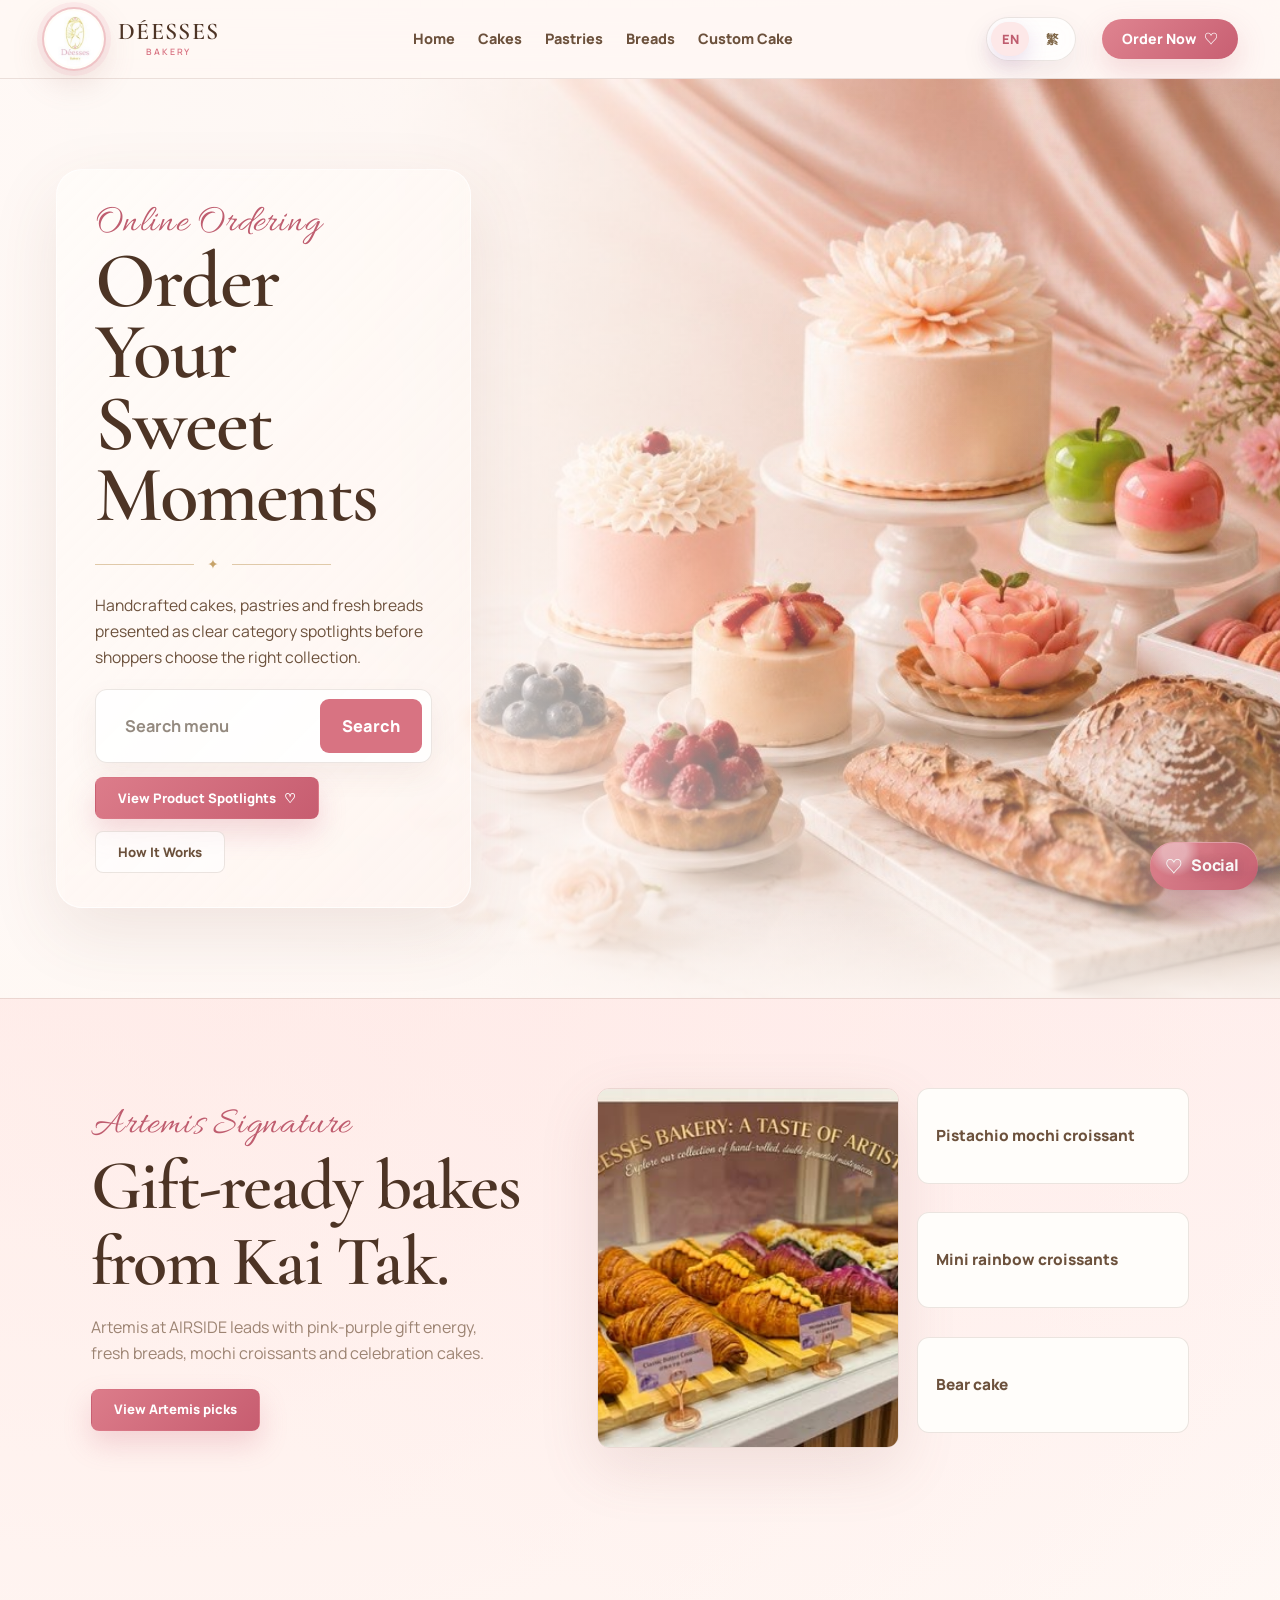
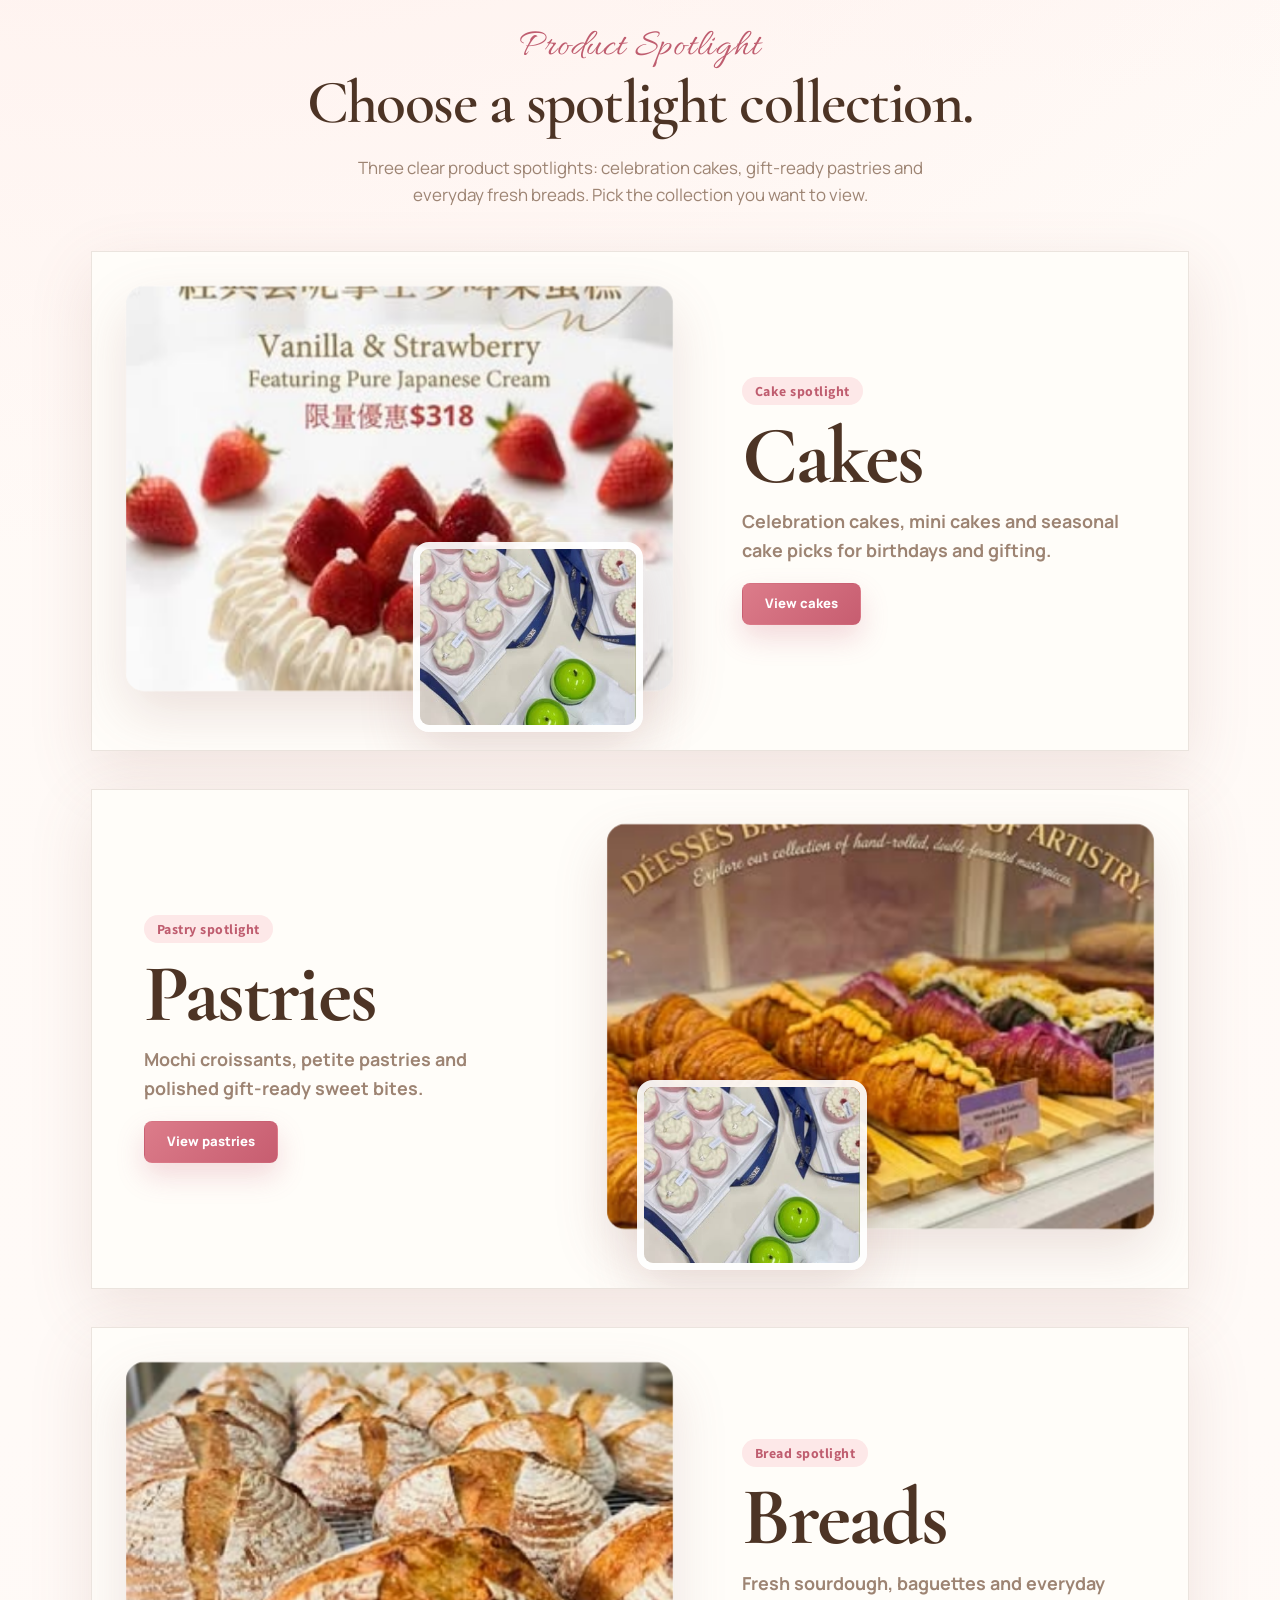
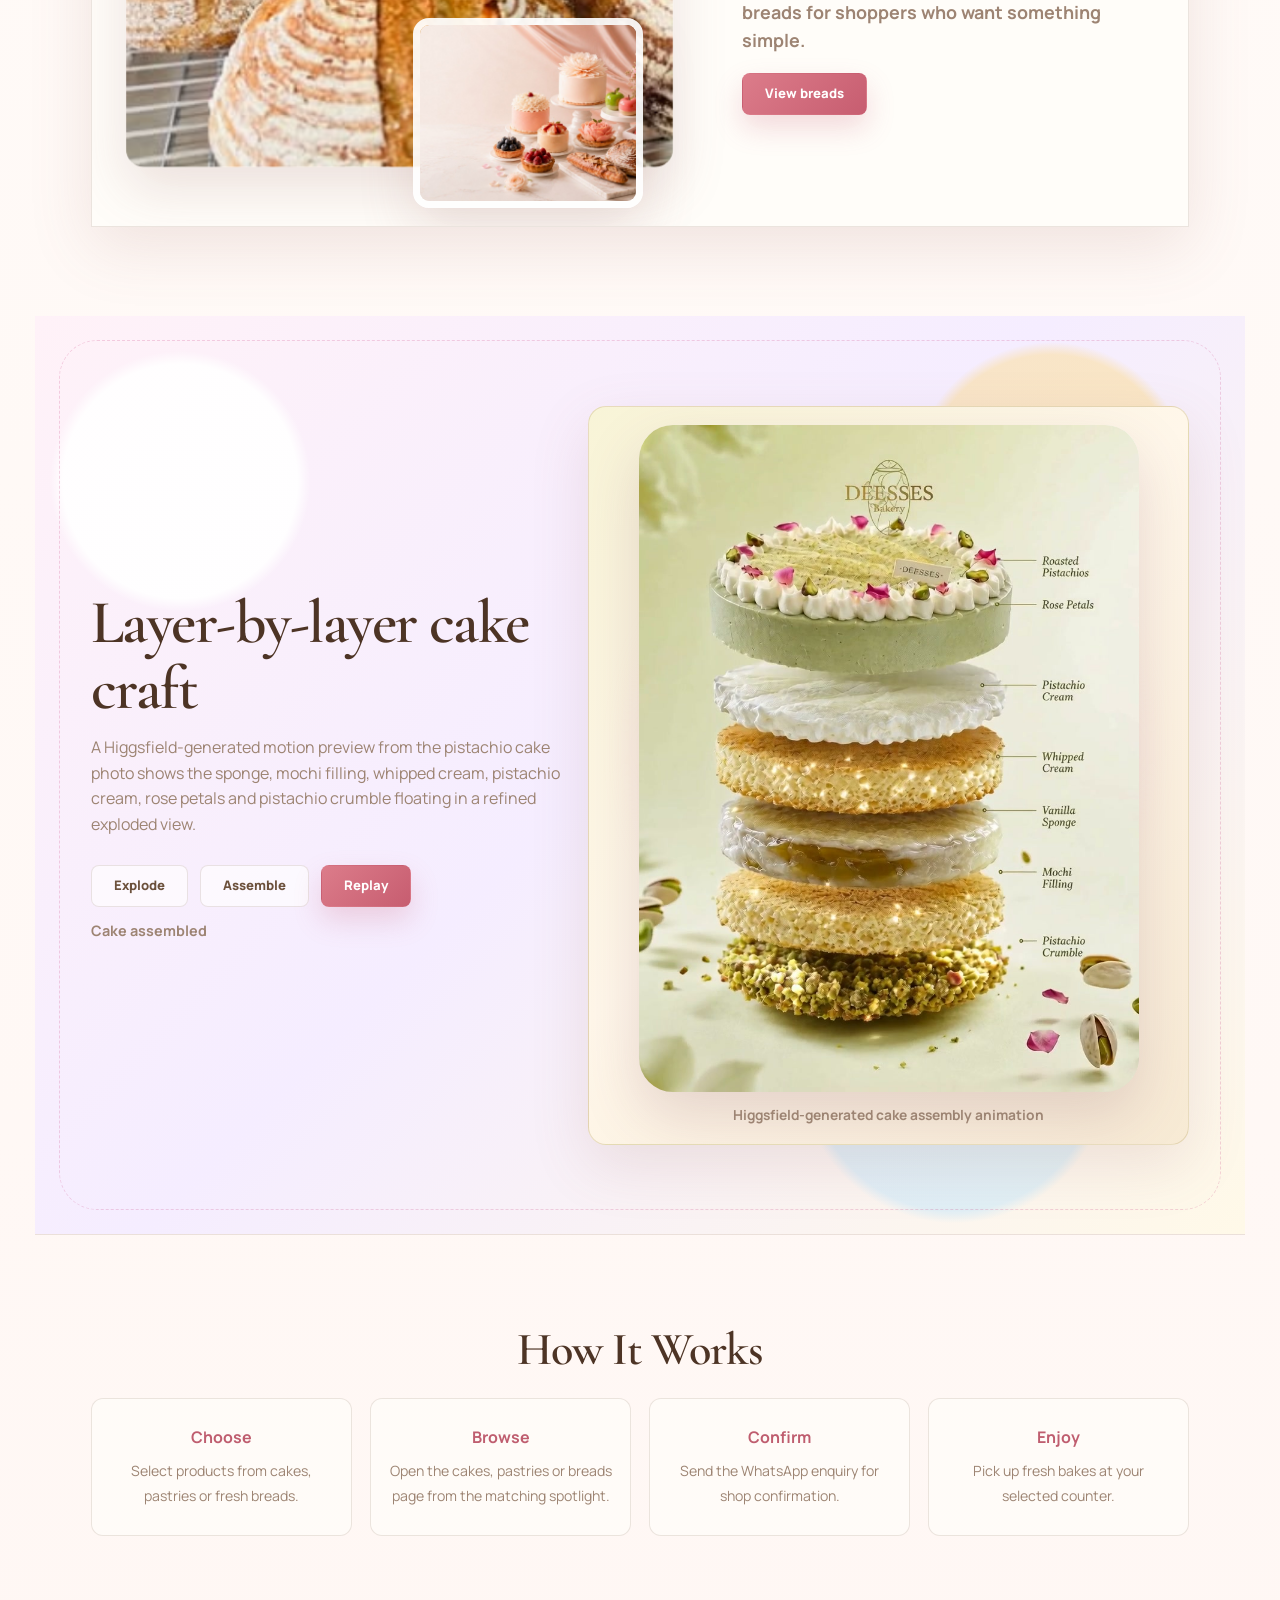
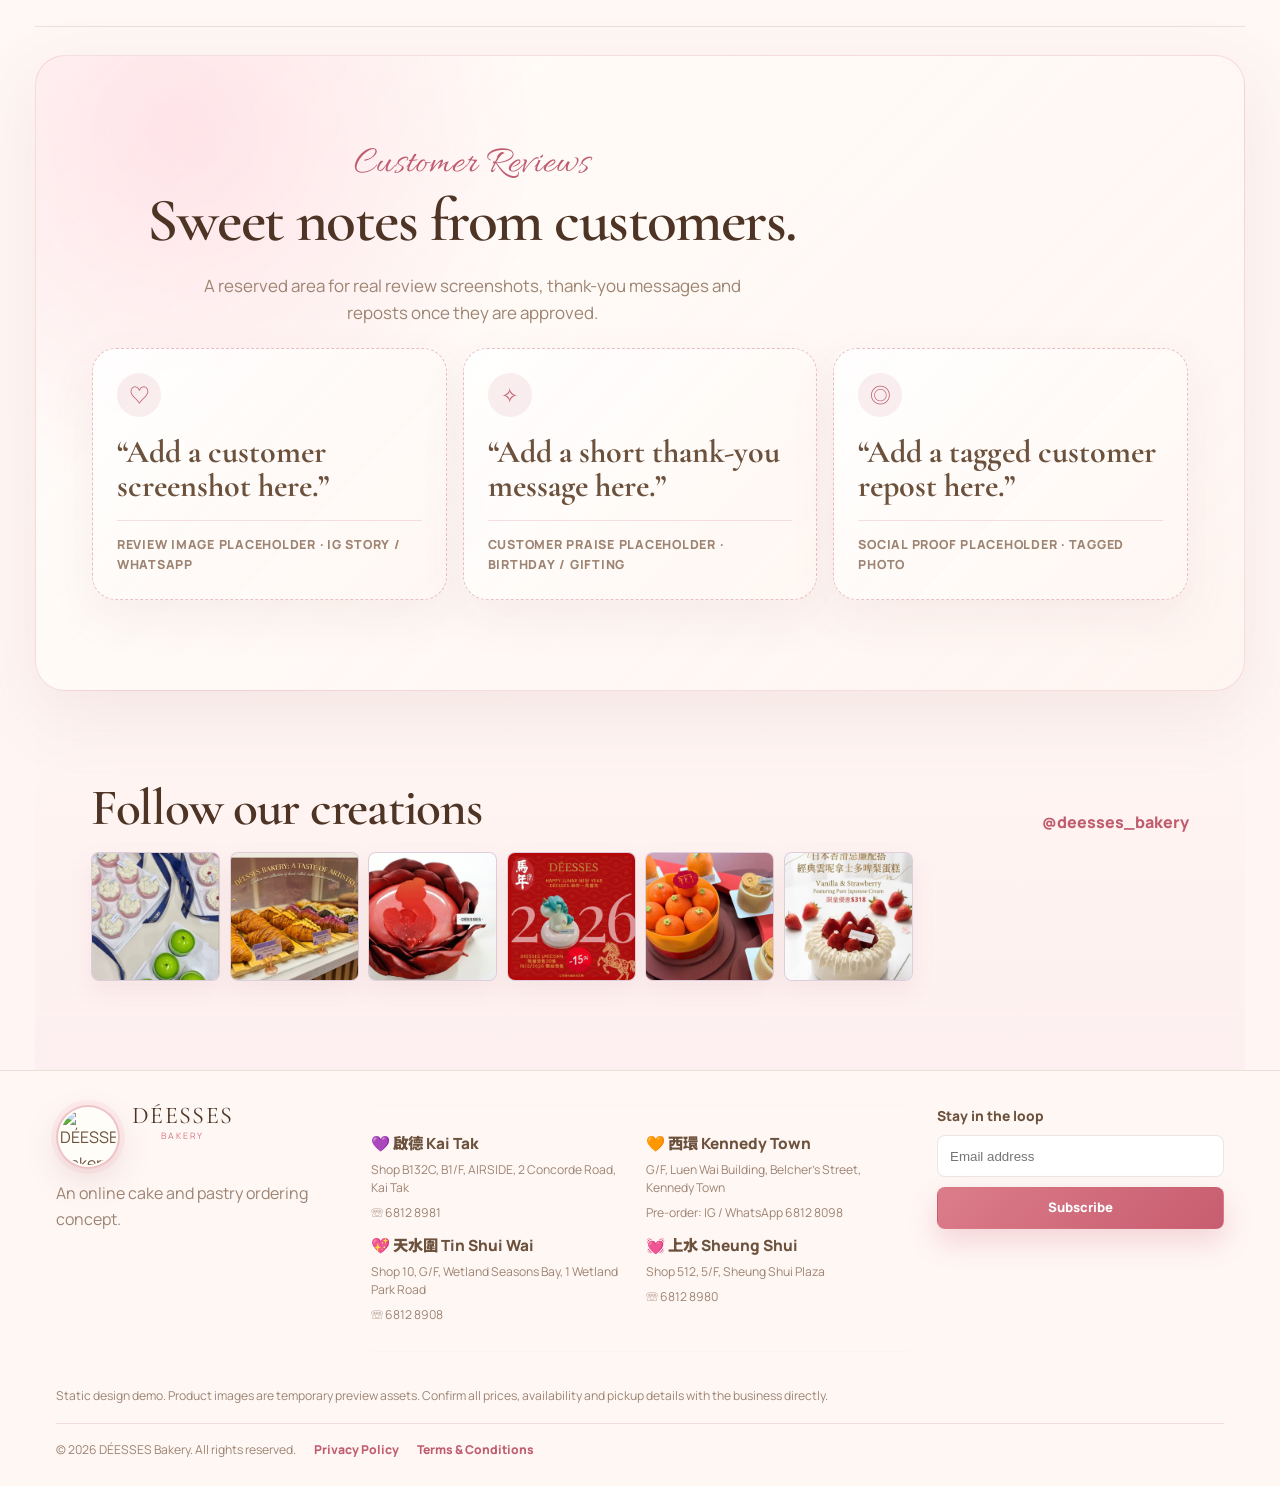
==== commit c94e0f16: "feat: add Higgsfield cake animation" ====
--- a/index.html
+++ b/index.html
@@ -6,34 +6,33 @@
   <title>DÉESSES Bakery — Online Ordering</title>
   <meta name="description" content="DÉESSES Bakery showcase concept with cakes, pastries, bakery breads, product highlights and WhatsApp pre-order flow." />
   <meta name="theme-color" content="#fff7f2" />
-  <link rel="canonical" href="https://sloppy0726.github.io/deesses-bakery-demo/" />
+  <link rel="canonical" href="https://solarahk.github.io/deesses-bakery-demo/" />
   <meta property="og:type" content="website" />
   <meta property="og:title" content="DÉESSES Bakery — Online Ordering" />
   <meta property="og:description" content="Browse DÉESSES cakes, pastries and bread highlights, then pre-order by WhatsApp." />
-  <meta property="og:image" content="https://sloppy0726.github.io/deesses-bakery-demo/assets/front-page-bakery-scene.jpg" />
-  <meta property="og:url" content="https://sloppy0726.github.io/deesses-bakery-demo/" />
+  <meta property="og:image" content="https://solarahk.github.io/deesses-bakery-demo/assets/front-page-bakery-scene.jpg" />
+  <meta property="og:url" content="https://solarahk.github.io/deesses-bakery-demo/" />
   <meta name="twitter:card" content="summary_large_image" />
   <meta name="twitter:title" content="DÉESSES Bakery — Online Ordering" />
   <meta name="twitter:description" content="Browse DÉESSES cakes, pastries and bread highlights, then pre-order by WhatsApp." />
-  <meta name="twitter:image" content="https://sloppy0726.github.io/deesses-bakery-demo/assets/front-page-bakery-scene.jpg" />
+  <meta name="twitter:image" content="https://solarahk.github.io/deesses-bakery-demo/assets/front-page-bakery-scene.jpg" />
   <link rel="icon" href="data:image/svg+xml,%3Csvg xmlns='http://www.w3.org/2000/svg' viewBox='0 0 64 64'%3E%3Crect width='64' height='64' rx='18' fill='%23fff7f2'/%3E%3Ctext x='50%25' y='56%25' dominant-baseline='middle' text-anchor='middle' font-size='34'%3E%E2%99%A1%3C/text%3E%3C/svg%3E" />
   <link rel="apple-touch-icon" href="assets/deesses-instagram-logo.jpg" />
   <link rel="preload" as="image" href="assets/front-page-bakery-scene.jpg" />
-  <link rel="preload" as="image" href="assets/cake-layer-guide.jpg" />
   <link rel="preload" as="image" href="assets/mini.jpg" />
   <link rel="preload" as="image" href="assets/strawberry.jpg" />
   <link rel="preconnect" href="https://fonts.googleapis.com" />
   <link rel="preconnect" href="https://fonts.gstatic.com" crossorigin />
   <link href="https://fonts.googleapis.com/css2?family=Allura&family=Cormorant+Garamond:ital,wght@0,500;0,600;0,700;1,500&family=Manrope:wght@400;500;600;700;800&family=Noto+Sans+TC:wght@400;500;700;900&family=Noto+Serif+TC:wght@500;700;900&display=swap" rel="stylesheet" />
   <link rel="stylesheet" href="styles.css?v=brand-logo-1" />
-  <link rel="stylesheet" href="site.css?v=legal-footer-1" />
+  <link rel="stylesheet" href="site.css?v=cake-animation-2" />
   <script type="application/ld+json">
   {
     "@context": "https://schema.org",
     "@type": "Bakery",
     "name": "DÉESSES Bakery",
-    "url": "https://sloppy0726.github.io/deesses-bakery-demo/",
-    "image": "https://sloppy0726.github.io/deesses-bakery-demo/assets/front-page-bakery-scene.jpg",
+    "url": "https://solarahk.github.io/deesses-bakery-demo/",
+    "image": "https://solarahk.github.io/deesses-bakery-demo/assets/front-page-bakery-scene.jpg",
     "telephone": "+85268128098",
     "sameAs": ["https://www.instagram.com/deesses_bakery/"],
     "servesCuisine": ["French pastry", "Bakery", "Cake"],
@@ -184,7 +183,7 @@
     <section class="craft site-craft" id="craft" data-cake-mode="assembled">
       <div class="craft__copy site-craft__copy">
         <h2>Layer-by-layer cake craft</h2>
-        <p>This placeholder uses the supplied pistachio mochi cake layer guide while the custom animation is refined.</p>
+        <p>A Higgsfield-generated motion preview from the pistachio cake photo shows the sponge, mochi filling, whipped cream, pistachio cream, rose petals and pistachio crumble floating in a refined exploded view.</p>
         <div class="craft__controls" aria-label="Cake assembly controls">
           <button class="site-button site-button--ghost" type="button" data-cake-action="explode">Explode</button>
           <button class="site-button site-button--ghost" type="button" data-cake-action="assemble">Assemble</button>
@@ -193,17 +192,10 @@
         <p class="craft__status" id="cakeStatus" aria-live="polite">Cake assembled</p>
       </div>
       <div class="craft__panel site-cake-panel">
-        <figure class="site-cake-placeholder">
-          <img src="assets/cake-layer-guide.jpg" alt="DÉESSES pistachio mochi cake layer guide showing pistachio cream, whipped cream, vanilla sponge, mochi filling and pistachio crumble" width="1024" height="1280" loading="lazy" />
-          <figcaption>Placeholder layer guide · Pistachio mochi cake</figcaption>
+        <figure class="site-higgsfield-cake">
+          <video class="site-higgsfield-cake__video" src="assets/higgsfield-cake-assembly.mp4" poster="assets/higgsfield-cake-assembly-poster.jpg" autoplay muted loop playsinline preload="metadata" aria-label="Higgsfield-generated cake assembly animation"></video>
+          <figcaption>Higgsfield-generated cake assembly animation</figcaption>
         </figure>
-        <div class="cake-stage site-cake-stage--legacy" aria-hidden="true" aria-label="Animated exploded-view celebration cake">
-          <div class="cake-piece cake-piece--candle">✦</div>
-          <div class="cake-piece cake-piece--berries"></div>
-          <div class="cake-piece cake-piece--cream"></div>
-          <div class="cake-piece cake-piece--sponge"></div>
-          <div class="cake-piece cake-piece--plate"></div>
-        </div>
       </div>
     </section>
 
@@ -274,6 +266,6 @@
     </div>
   </footer>
 
-  <script src="script.js?v=legal-footer-1"></script>
+  <script src="script.js?v=cake-animation-2"></script>
 </body>
 </html>
--- a/site.css
+++ b/site.css
@@ -1069,3 +1069,42 @@
     transition: none;
   }
 }
+
+
+
+.site-higgsfield-cake {
+  position: relative;
+  width: min(100%, 650px);
+  margin: 0;
+  display: grid;
+  place-items: center;
+  gap: 12px;
+  isolation: isolate;
+}
+.site-higgsfield-cake::before {
+  content: "";
+  position: absolute;
+  inset: 8% 2% 16%;
+  border-radius: 50%;
+  background: radial-gradient(circle, rgba(255,255,255,0.76), rgba(255,211,228,0.25) 58%, transparent 72%);
+  filter: blur(10px);
+  z-index: -1;
+}
+.site-higgsfield-cake__video {
+  width: min(100%, 500px);
+  aspect-ratio: 3 / 4;
+  display: block;
+  border-radius: 34px;
+  object-fit: cover;
+  box-shadow: 0 24px 58px rgba(120, 64, 91, 0.18), inset 0 1px 0 rgba(255,255,255,0.8);
+  background: #fff7f2;
+}
+.site-higgsfield-cake figcaption {
+  color: var(--site-muted);
+  font-size: 0.86rem;
+  font-weight: 700;
+  text-align: center;
+}
+@media (max-width: 680px) {
+  .site-higgsfield-cake__video { border-radius: 26px; }
+}
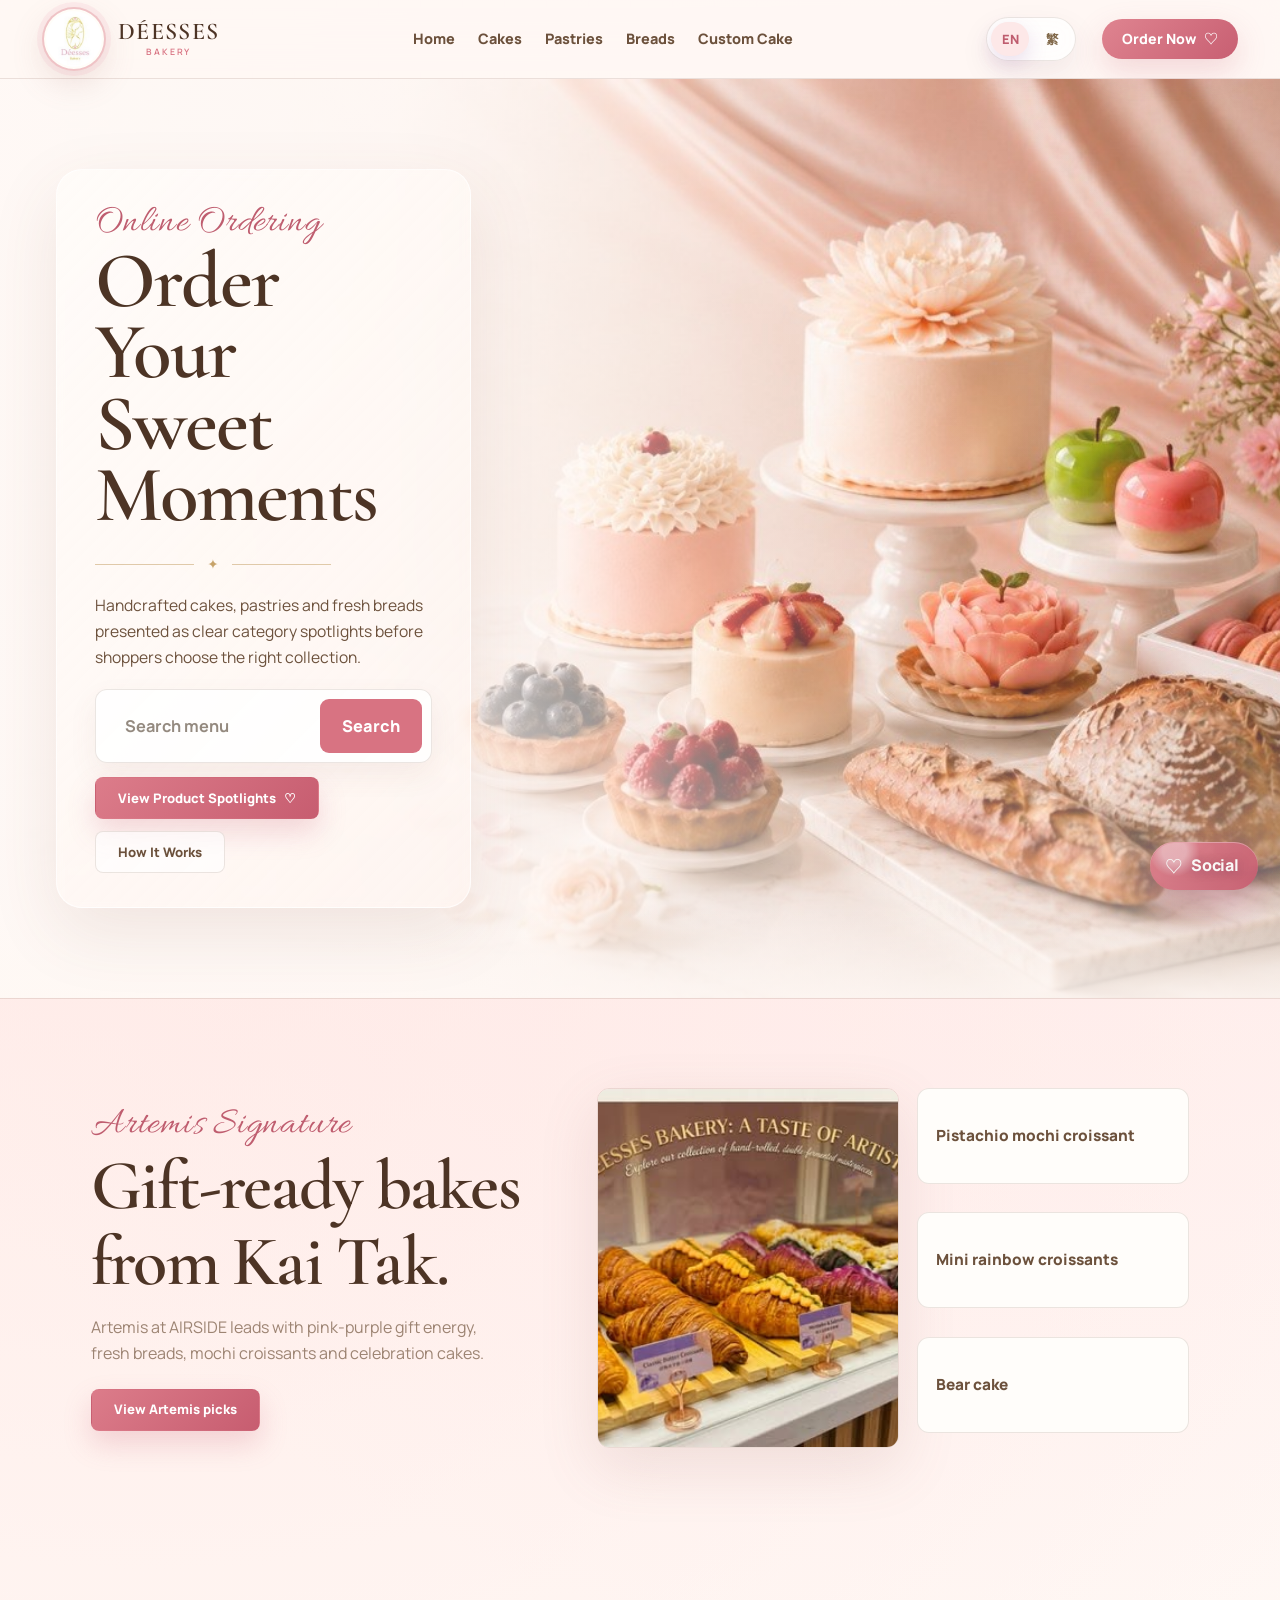
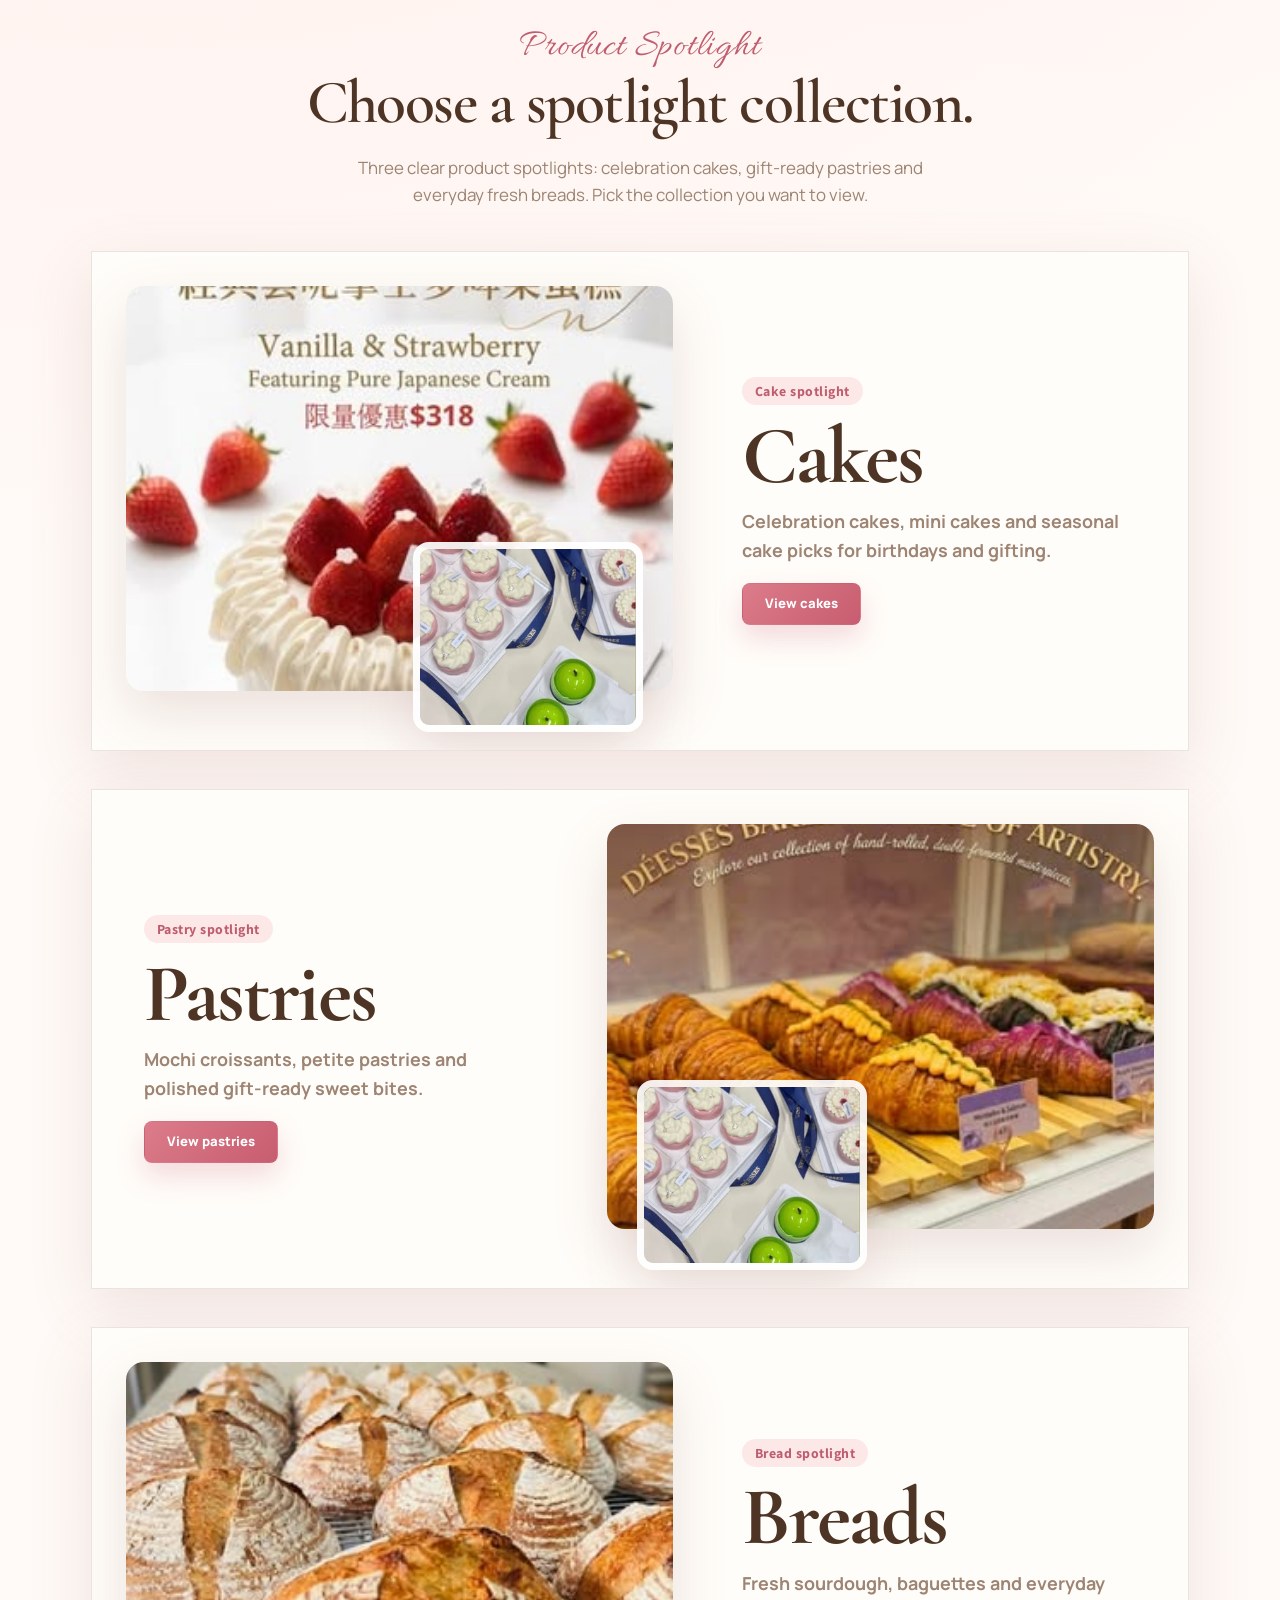
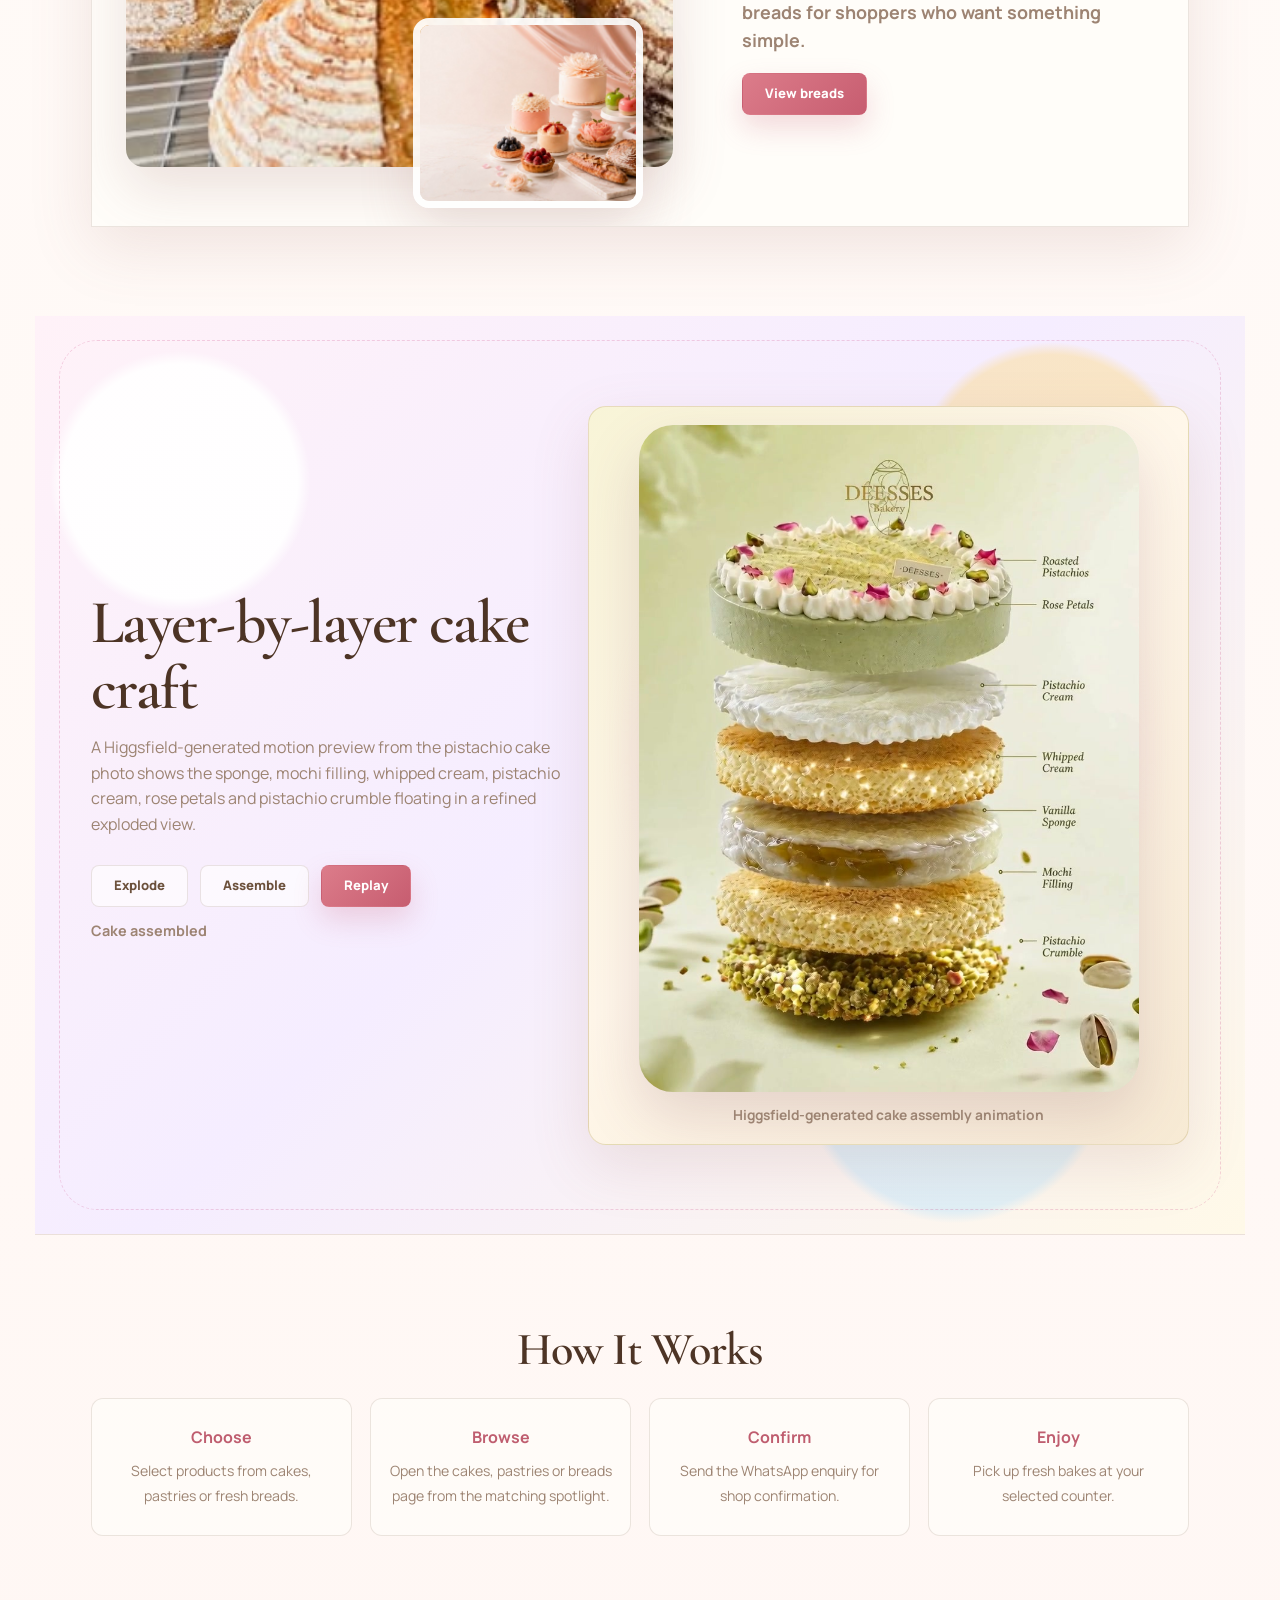
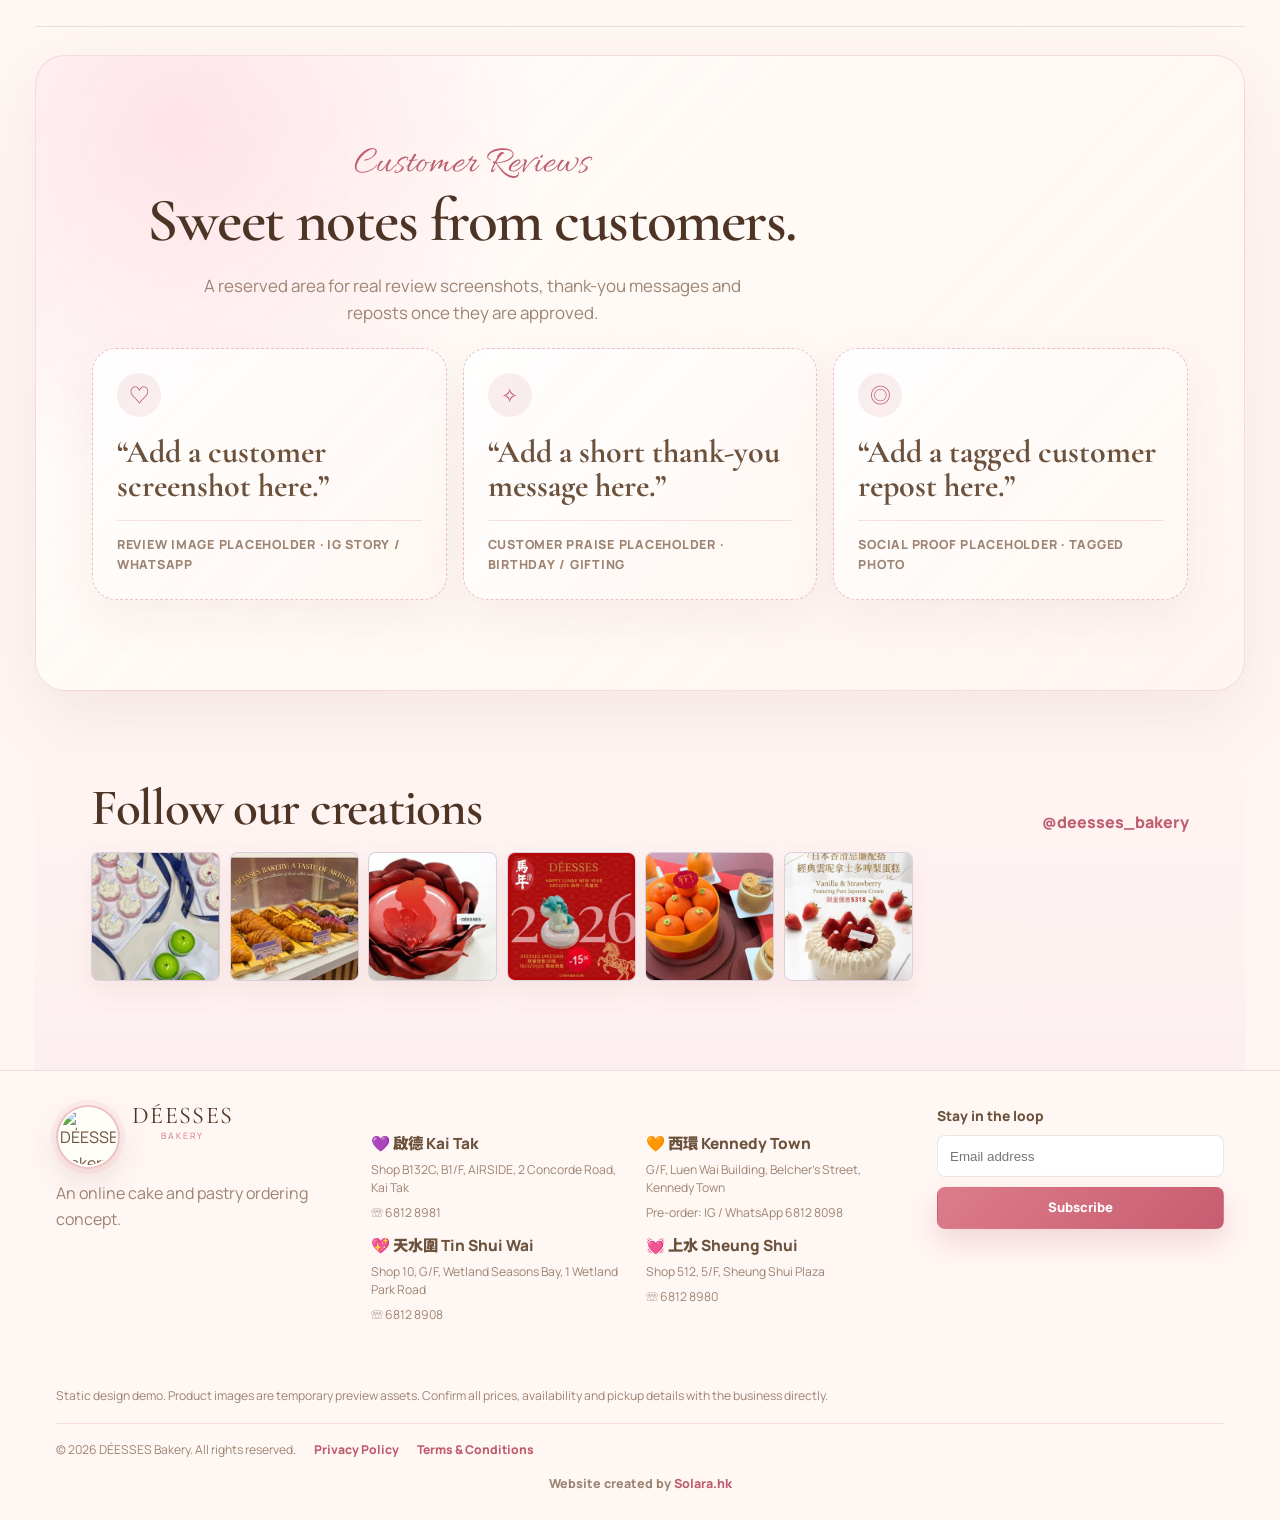
==== commit 7ec0963a: "chore: add Solara footer credit" ====
--- a/index.html
+++ b/index.html
@@ -25,7 +25,7 @@
   <link rel="preconnect" href="https://fonts.gstatic.com" crossorigin />
   <link href="https://fonts.googleapis.com/css2?family=Allura&family=Cormorant+Garamond:ital,wght@0,500;0,600;0,700;1,500&family=Manrope:wght@400;500;600;700;800&family=Noto+Sans+TC:wght@400;500;700;900&family=Noto+Serif+TC:wght@500;700;900&display=swap" rel="stylesheet" />
   <link rel="stylesheet" href="styles.css?v=brand-logo-1" />
-  <link rel="stylesheet" href="site.css?v=cake-animation-2" />
+  <link rel="stylesheet" href="site.css?v=solara-credit-1" />
   <script type="application/ld+json">
   {
     "@context": "https://schema.org",
@@ -264,8 +264,9 @@
       <a href="privacy-policy.html" data-i18n="privacyPolicy">Privacy Policy</a>
       <a href="terms-and-conditions.html" data-i18n="termsConditions">Terms &amp; Conditions</a>
     </div>
+    <p class="site-footer-credit" data-i18n="solaraCredit">Website created by <a href="https://solara.hk" target="_blank" rel="noopener">Solara.hk</a></p>
   </footer>
 
-  <script src="script.js?v=cake-animation-2"></script>
+  <script src="script.js?v=solara-credit-1"></script>
 </body>
 </html>
--- a/site.css
+++ b/site.css
@@ -911,6 +911,20 @@
 .site-subscribe label { display: grid; gap: 8px; font-weight: 800; font-size: 0.86rem; }
 .site-subscribe input { min-height: 42px; border: 1px solid var(--site-line); border-radius: 8px; background: #fff; padding: 0 12px; }
 .site-footer-note { max-width: 1210px; margin: 26px auto 0; font-size: 0.76rem; }
+.site-footer-credit {
+  max-width: 1210px;
+  margin: 14px auto 0;
+  color: var(--site-muted);
+  font-size: 0.78rem;
+  font-weight: 800;
+  text-align: center;
+}
+.site-footer-credit a {
+  color: var(--site-rose-dark);
+  text-decoration: none;
+}
+.site-footer-credit a:hover,
+.site-footer-credit a:focus-visible { text-decoration: underline; }
 .site-footer-legal {
   max-width: 1210px;
   margin: 18px auto 0;
